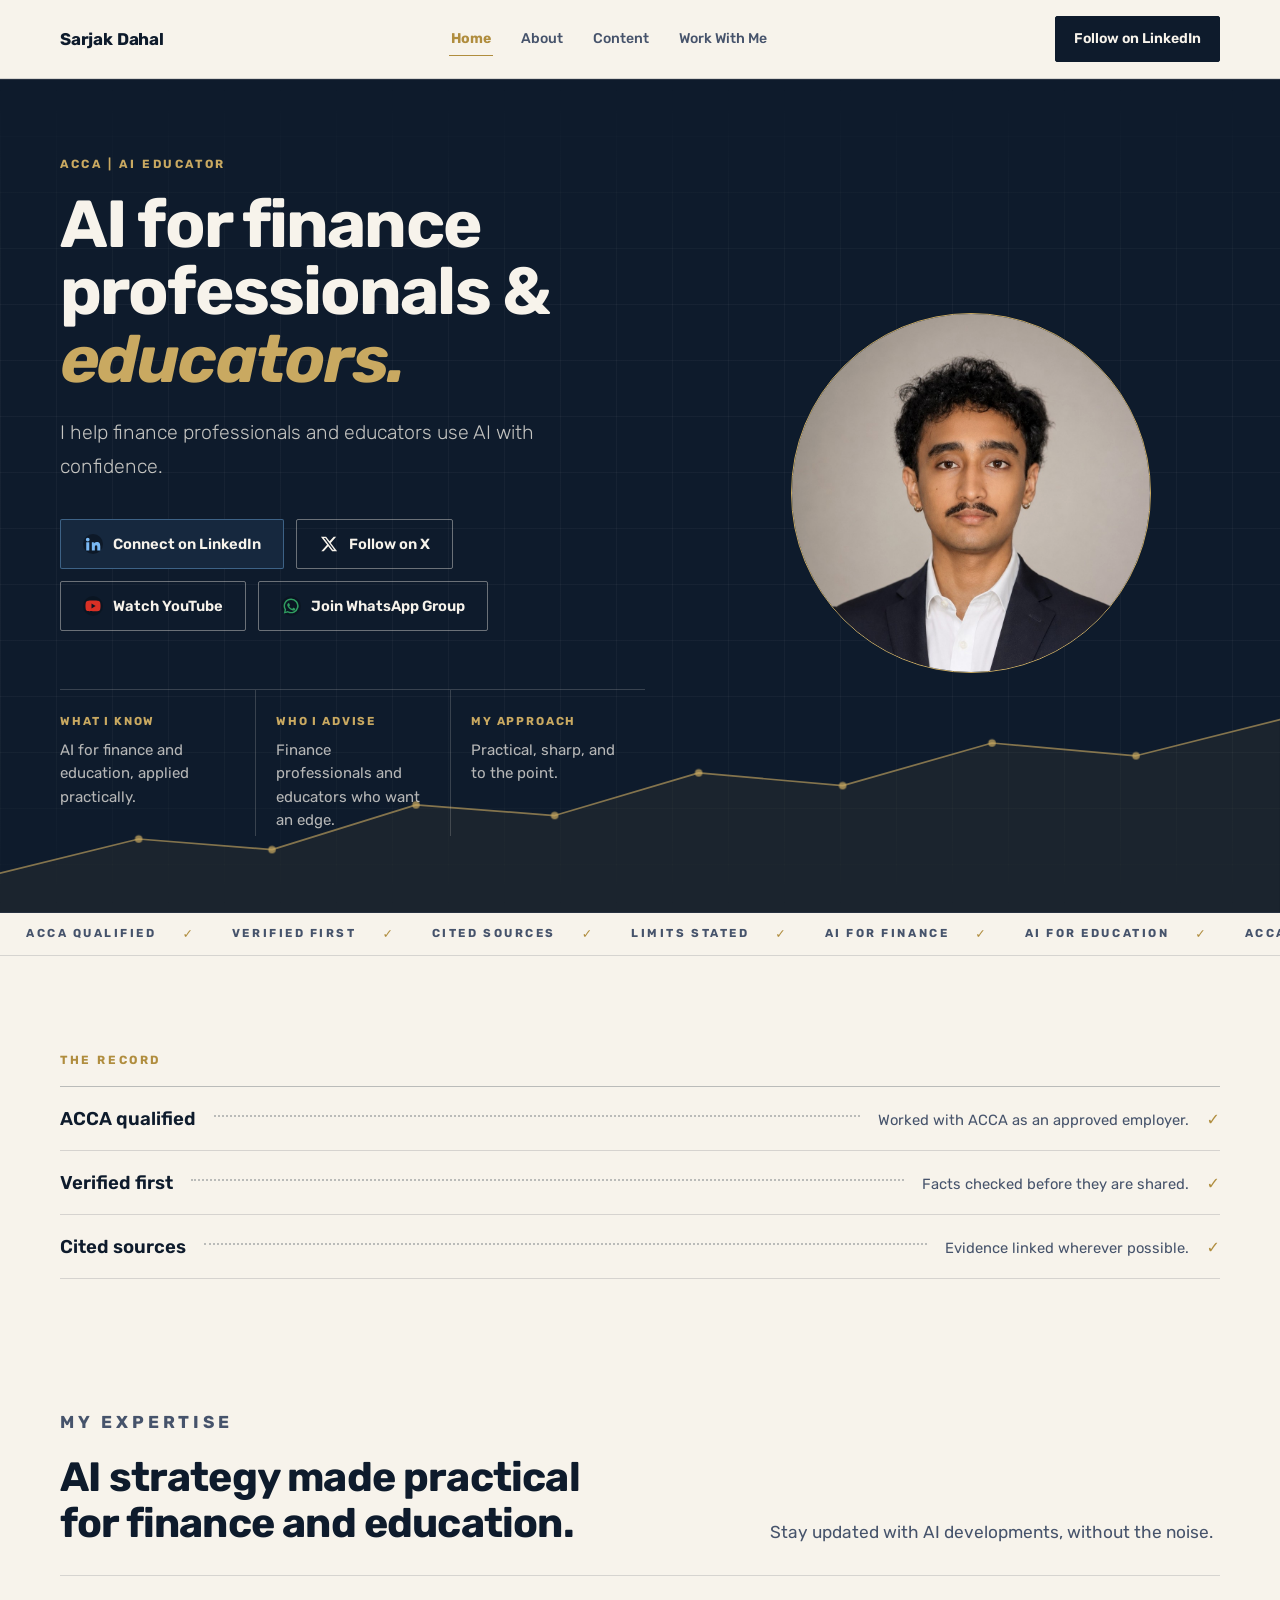
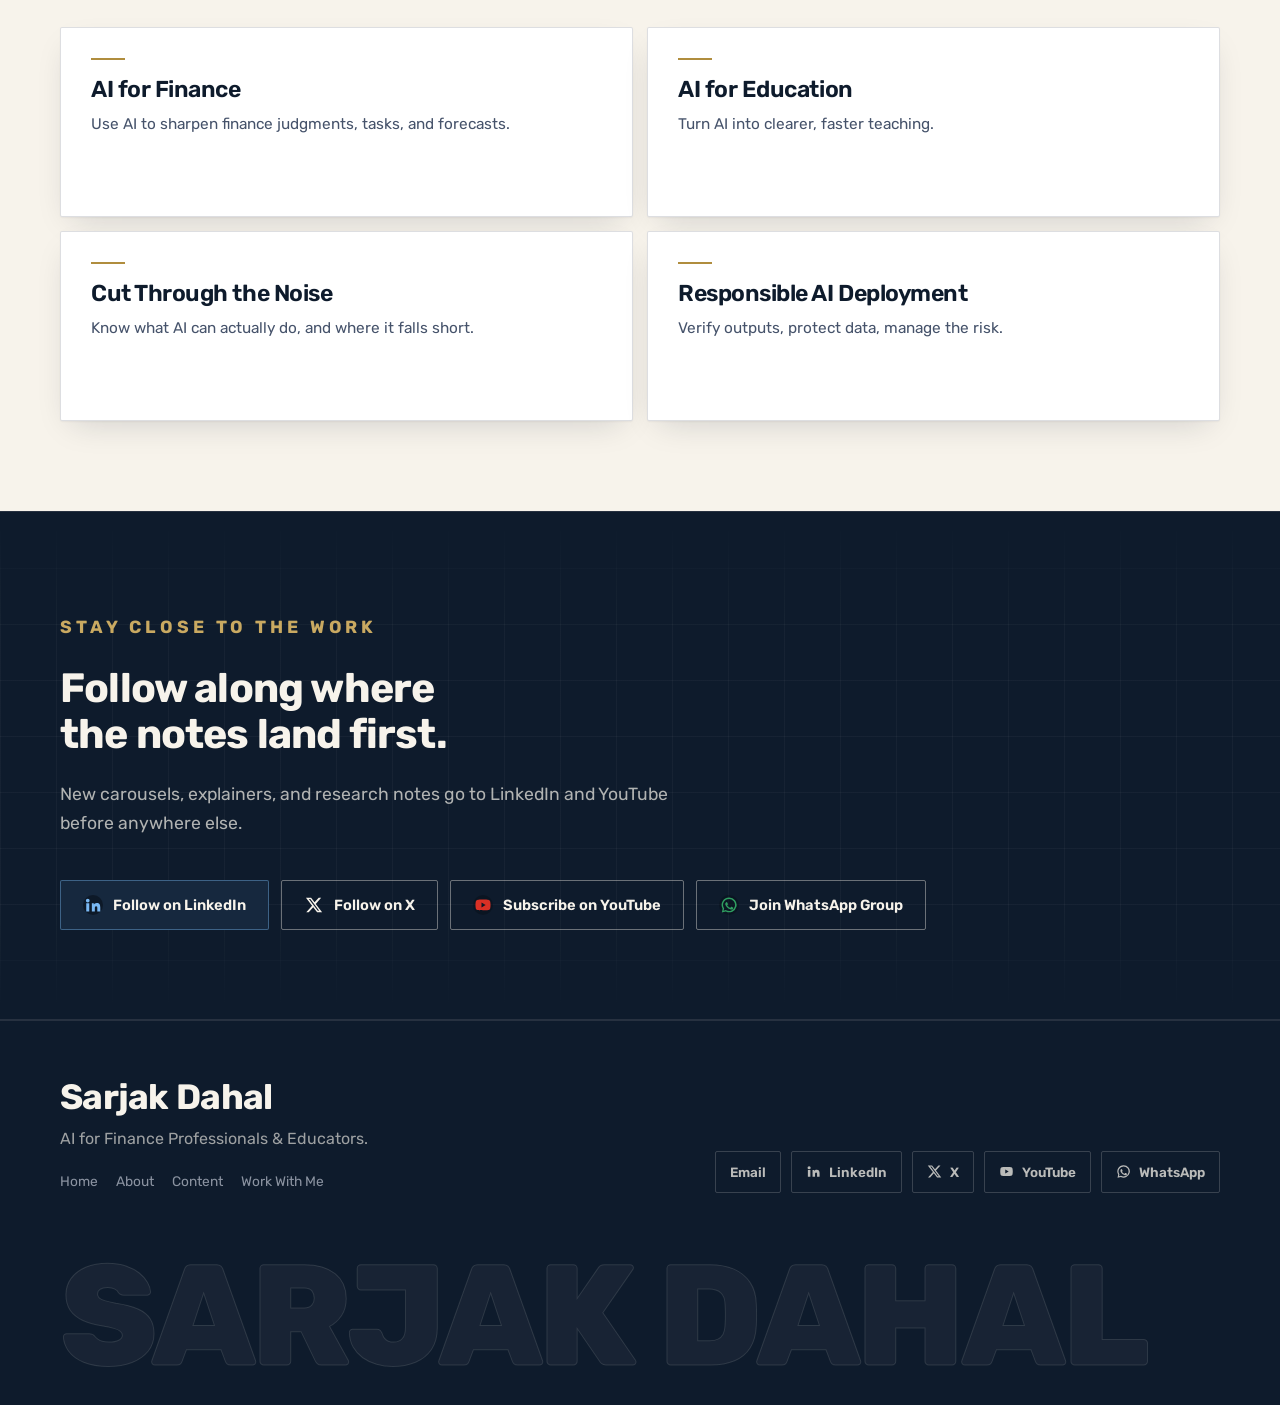
==== index.html @ 730ca57c "Add the living-ledger craft layer: hero chart, ticker, record, method rule The Navy & Brass identity" ====
<!doctype html>
<html lang="en">
<head>
  <meta charset="utf-8">
  <meta name="viewport" content="width=device-width, initial-scale=1">
  <meta name="description" content="Sarjak Dahal explains credible AI research and technology developments for finance professionals and educators.">
  <meta name="robots" content="index, follow">
  <link rel="canonical" href="https://sarjakdahal.com.np/">
  <meta property="og:type" content="website">
  <meta property="og:locale" content="en_US">
  <meta property="og:site_name" content="Sarjak Dahal">
  <meta property="og:title" content="Sarjak Dahal | AI for Finance Professionals & Educators">
  <meta property="og:description" content="AI for finance professionals and educators, explained through research papers and technical reports.">
  <meta property="og:url" content="https://sarjakdahal.com.np/">
  <meta property="og:image" content="https://sarjakdahal.com.np/assets/social-preview-v6.jpg">
  <meta property="og:image:width" content="1200">
  <meta property="og:image:height" content="630">
  <meta property="og:image:alt" content="Sarjak Dahal, ACCA, AI literacy for finance professionals and educators">
  <meta name="twitter:card" content="summary_large_image">
  <meta name="twitter:title" content="Sarjak Dahal | AI for Finance Professionals & Educators">
  <meta name="twitter:description" content="AI for finance professionals and educators, explained through research papers and technical reports.">
  <meta name="twitter:image" content="https://sarjakdahal.com.np/assets/social-preview-v6.jpg">
  <meta name="theme-color" content="#0E1B2C">
  <link rel="icon" href="data:image/svg+xml,%3Csvg xmlns='http://www.w3.org/2000/svg' viewBox='0 0 64 64'%3E%3Crect width='64' height='64' rx='16' fill='%23F7F3EB'/%3E%3Ccircle cx='32' cy='32' r='18' fill='%23B08D3E'/%3E%3Ccircle cx='32' cy='32' r='6' fill='%23F7F3EB'/%3E%3C/svg%3E">
  <link rel="preconnect" href="https://fonts.googleapis.com">
  <link rel="preconnect" href="https://fonts.gstatic.com" crossorigin>
  <link rel="stylesheet" href="https://fonts.googleapis.com/css2?family=Rubik:wght@300..900&display=swap">
  <link rel="stylesheet" href="/assets/css/site.css?v=16">
  <title>Sarjak Dahal | ACCA, AI Literacy</title>
  <script type="application/ld+json">
    {
      "@context": "https://schema.org",
      "@type": "Person",
      "name": "Sarjak Dahal",
      "url": "https://sarjakdahal.com.np",
      "description": "Sarjak Dahal explains credible AI research and technology developments for finance professionals and educators.",
      "knowsAbout": [
        "AI literacy",
        "AI research",
        "Technical reports",
        "AI for finance professionals",
        "AI for educators",
        "Responsible AI use"
      ]
    }
  </script>
</head>
<body>
  <a class="skip-link" href="#main">Skip to content</a>
  <div class="progress" aria-hidden="true"><span class="progress__bar"></span></div>
  <div class="cursor-glow" aria-hidden="true"></div>

  <header class="site-header">
    <nav class="nav" aria-label="Primary navigation">
      <a class="brand-link" href="/" aria-label="Sarjak Dahal home">
        <span>Sarjak Dahal</span>
      </a>
      <div class="nav__links">
        <a href="/" class="is-active" aria-current="page">Home</a>
        <a href="/about/">About</a>
        <a href="/content/">Content</a>
        <a href="/work-with-me/">Work With Me</a>
      </div>
      <a class="nav__cta" href="https://www.linkedin.com/in/sarjak-dahal-72773622a/" target="_blank" rel="noopener noreferrer">Follow on LinkedIn</a>
    </nav>
  </header>

  <main id="main">
    <div class="dark-band dark-band--ruled">
      <svg class="ledger-chart" viewBox="0 0 1200 220" aria-hidden="true" focusable="false">
        <path class="ledger-chart__area" d="M0,182 L130,150 L255,160 L390,118 L520,128 L655,88 L790,100 L930,60 L1065,72 L1200,38 L1200,220 L0,220 Z"></path>
        <polyline class="ledger-chart__line" pathLength="1" points="0,182 130,150 255,160 390,118 520,128 655,88 790,100 930,60 1065,72 1200,38"></polyline>
        <circle cx="130" cy="150" r="3.5" style="--dot-delay: 200ms;"></circle>
        <circle cx="255" cy="160" r="3.5" style="--dot-delay: 400ms;"></circle>
        <circle cx="390" cy="118" r="3.5" style="--dot-delay: 620ms;"></circle>
        <circle cx="520" cy="128" r="3.5" style="--dot-delay: 820ms;"></circle>
        <circle cx="655" cy="88" r="3.5" style="--dot-delay: 1040ms;"></circle>
        <circle cx="790" cy="100" r="3.5" style="--dot-delay: 1250ms;"></circle>
        <circle cx="930" cy="60" r="3.5" style="--dot-delay: 1470ms;"></circle>
        <circle cx="1065" cy="72" r="3.5" style="--dot-delay: 1690ms;"></circle>
      </svg>
      <section id="hero" class="section section--hero" data-section>
        <div class="hero">
          <div class="hero__content">
            <p class="eyebrow" data-reveal>ACCA | AI Educator</p>
            <h1>
              <span class="line-mask"><span style="--delay: 80ms;">AI for finance</span></span>
              <span class="line-mask"><span style="--delay: 200ms;">professionals &amp;</span></span>
              <span class="line-mask"><span style="--delay: 320ms;"><em class="accent">educators.</em></span></span>
            </h1>
            <p class="hero__lead" data-reveal style="--delay: 160ms;">
              I help finance professionals and educators use AI with confidence.
            </p>
            <div class="channel-actions" data-reveal style="--delay: 240ms;">
              <a class="button button--primary button--linkedin" href="https://www.linkedin.com/in/sarjak-dahal-72773622a/" target="_blank" rel="noopener noreferrer">
                <span class="button__icon" aria-hidden="true">
                  <svg viewBox="0 0 24 24"><path d="M4.98 3.5a2.5 2.5 0 1 0 0 5 2.5 2.5 0 0 0 0-5ZM3 9.75h4v10.75H3V9.75Zm6.25 0h3.83v1.47h.05c.53-.95 1.84-1.95 3.79-1.95 4.05 0 4.8 2.66 4.8 6.12v5.11h-4v-4.53c0-1.08-.02-2.47-1.51-2.47-1.52 0-1.75 1.18-1.75 2.39v4.61h-4V9.75Z"/></svg>
                </span>
                Connect on LinkedIn
              </a>
              <a class="button button--ghost button--x" href="https://x.com/sarjakdahal" target="_blank" rel="noopener noreferrer">
                <span class="button__icon" aria-hidden="true">
                  <svg viewBox="0 0 24 24"><path d="M18.244 2.25h3.308l-7.227 8.26 8.502 11.24H16.17l-5.214-6.817L4.99 21.75H1.68l7.73-8.835L1.254 2.25H8.08l4.713 6.231zm-1.161 17.52h1.833L7.084 4.126H5.117z"/></svg>
                </span>
                Follow on X
              </a>
              <a class="button button--ghost button--youtube" href="https://www.youtube.com/@sarjakdahal6572" target="_blank" rel="noopener noreferrer">
                <span class="button__icon" aria-hidden="true">
                  <svg viewBox="0 0 24 24"><path d="M21.58 7.18a2.78 2.78 0 0 0-1.96-1.97C17.89 4.75 12 4.75 12 4.75s-5.89 0-7.62.46a2.78 2.78 0 0 0-1.96 1.97A29 29 0 0 0 1.95 12a29 29 0 0 0 .47 4.82 2.78 2.78 0 0 0 1.96 1.97c1.73.46 7.62.46 7.62.46s5.89 0 7.62-.46a2.78 2.78 0 0 0 1.96-1.97A29 29 0 0 0 22.05 12a29 29 0 0 0-.47-4.82ZM10 15.25v-6.5L15.5 12 10 15.25Z"/></svg>
                </span>
                Watch YouTube
              </a>
              <a class="button button--ghost button--whatsapp" href="https://chat.whatsapp.com/FXL0gmpc63MJKhrFBdrhCD" target="_blank" rel="noopener noreferrer">
                <span class="button__icon" aria-hidden="true">
                  <svg viewBox="0 0 24 24"><path d="M12.04 2a9.86 9.86 0 0 0-8.5 14.86L2.44 22l5.28-1.38A9.88 9.88 0 1 0 12.04 2Zm.01 1.86a8.02 8.02 0 1 1-3.88 15.05l-.31-.17-3.13.82.84-3.04-.2-.32a8.02 8.02 0 0 1 6.68-12.34Zm-3.43 4.3c-.18 0-.46.07-.7.35-.24.27-.92.9-.92 2.2s.94 2.55 1.07 2.73c.13.18 1.84 2.8 4.45 3.93 2.2.95 2.65.76 3.13.71.48-.04 1.55-.63 1.77-1.24.22-.61.22-1.13.15-1.24-.07-.11-.24-.18-.5-.31-.26-.13-1.55-.76-1.79-.85-.24-.09-.42-.13-.59.13-.17.26-.68.85-.83 1.02-.15.17-.31.19-.57.06-.26-.13-1.1-.4-2.09-1.29-.77-.69-1.29-1.54-1.44-1.8-.15-.26-.02-.4.12-.53.12-.12.26-.31.39-.46.13-.15.17-.26.26-.44.09-.18.04-.33-.02-.46-.06-.13-.59-1.42-.81-1.94-.21-.51-.43-.44-.59-.45h-.5Z"/></svg>
                </span>
                Join WhatsApp Group
              </a>
            </div>
            <div class="hero__meta">
              <div class="meta-tile" data-reveal style="--delay: 320ms;">
                <span>What I know</span>
                <p>AI for finance and education, applied practically.</p>
              </div>
              <div class="meta-tile" data-reveal style="--delay: 400ms;">
                <span>Who I advise</span>
                <p>Finance professionals and educators who want an edge.</p>
              </div>
              <div class="meta-tile" data-reveal style="--delay: 480ms;">
                <span>My approach</span>
                <p>Practical, sharp, and to the point.</p>
              </div>
            </div>
          </div>

          <aside class="brand-orbit" aria-label="Brand portrait">
            <div class="profile-frame">
              <div class="profile-frame__mask">
                <img class="profile-frame__image" data-reveal style="--delay: 200ms;" src="/assets/profile-headshot-passport.jpg" alt="Portrait of Sarjak Dahal in warm natural light" width="1000" height="1000" fetchpriority="high" decoding="async">
              </div>
            </div>
          </aside>
        </div>
      </section>
    </div>

    <div class="ticker" aria-label="Working standards">
      <div class="ticker__track">
        <div class="ticker__group">
          <span class="ticker__item">ACCA qualified</span>
          <span class="ticker__item">Verified first</span>
          <span class="ticker__item">Cited sources</span>
          <span class="ticker__item">Limits stated</span>
          <span class="ticker__item">AI for finance</span>
          <span class="ticker__item">AI for education</span>
        </div>
        <div class="ticker__group" aria-hidden="true">
          <span class="ticker__item">ACCA qualified</span>
          <span class="ticker__item">Verified first</span>
          <span class="ticker__item">Cited sources</span>
          <span class="ticker__item">Limits stated</span>
          <span class="ticker__item">AI for finance</span>
          <span class="ticker__item">AI for education</span>
        </div>
      </div>
    </div>

    <section id="proof" class="section section--flush-bottom" data-section>
      <p class="eyebrow" data-reveal>The Record</p>
      <div class="record">
        <div class="record__row" data-reveal>
          <strong>ACCA qualified</strong>
          <span class="record__leader" aria-hidden="true"></span>
          <span class="record__note">Worked with ACCA as an approved employer.</span>
          <span class="record__tick" aria-hidden="true">✓</span>
        </div>
        <div class="record__row" data-reveal style="--delay: 80ms;">
          <strong>Verified first</strong>
          <span class="record__leader" aria-hidden="true"></span>
          <span class="record__note">Facts checked before they are shared.</span>
          <span class="record__tick" aria-hidden="true">✓</span>
        </div>
        <div class="record__row" data-reveal style="--delay: 160ms;">
          <strong>Cited sources</strong>
          <span class="record__leader" aria-hidden="true"></span>
          <span class="record__note">Evidence linked wherever possible.</span>
          <span class="record__tick" aria-hidden="true">✓</span>
        </div>
      </div>
    </section>

    <section id="topics" class="section" data-section>
      <div class="section-heading">
        <div>
          <p class="eyebrow" data-reveal>My Expertise</p>
          <h2 data-reveal style="--delay: 80ms;">AI strategy made practical for finance and education.</h2>
        </div>
        <p data-reveal style="--delay: 160ms;">
          Stay updated with AI developments, without the noise.
        </p>
      </div>

      <div class="principles">
        <article class="principle" data-reveal style="--delay: 80ms;">
          <h3>AI for Finance</h3>
          <p>Use AI to sharpen finance judgments, tasks, and forecasts.</p>
        </article>
        <article class="principle" data-reveal style="--delay: 140ms;">
          <h3>AI for Education</h3>
          <p>Turn AI into clearer, faster teaching.</p>
        </article>
        <article class="principle" data-reveal style="--delay: 200ms;">
          <h3>Cut Through the Noise</h3>
          <p>Know what AI can actually do, and where it falls short.</p>
        </article>
        <article class="principle" data-reveal style="--delay: 260ms;">
          <h3>Responsible AI Deployment</h3>
          <p>Verify outputs, protect data, manage the risk.</p>
        </article>
      </div>
    </section>

    <div class="dark-band cta-band dark-band--ruled">
      <section id="follow" class="section" data-section>
        <p class="eyebrow" data-reveal>Stay Close to the Work</p>
        <h2 data-reveal style="--delay: 80ms;">Follow along where the notes land first.</h2>
        <p data-reveal style="--delay: 160ms;">New carousels, explainers, and research notes go to LinkedIn and YouTube before anywhere else.</p>
        <div class="channel-actions" data-reveal style="--delay: 240ms;">
          <a class="button button--primary button--linkedin" href="https://www.linkedin.com/in/sarjak-dahal-72773622a/" target="_blank" rel="noopener noreferrer">
            <span class="button__icon" aria-hidden="true">
              <svg viewBox="0 0 24 24"><path d="M4.98 3.5a2.5 2.5 0 1 0 0 5 2.5 2.5 0 0 0 0-5ZM3 9.75h4v10.75H3V9.75Zm6.25 0h3.83v1.47h.05c.53-.95 1.84-1.95 3.79-1.95 4.05 0 4.8 2.66 4.8 6.12v5.11h-4v-4.53c0-1.08-.02-2.47-1.51-2.47-1.52 0-1.75 1.18-1.75 2.39v4.61h-4V9.75Z"/></svg>
            </span>
            Follow on LinkedIn
          </a>
          <a class="button button--ghost button--x" href="https://x.com/sarjakdahal" target="_blank" rel="noopener noreferrer">
            <span class="button__icon" aria-hidden="true">
              <svg viewBox="0 0 24 24"><path d="M18.244 2.25h3.308l-7.227 8.26 8.502 11.24H16.17l-5.214-6.817L4.99 21.75H1.68l7.73-8.835L1.254 2.25H8.08l4.713 6.231zm-1.161 17.52h1.833L7.084 4.126H5.117z"/></svg>
            </span>
            Follow on X
          </a>
          <a class="button button--ghost button--youtube" href="https://www.youtube.com/@sarjakdahal6572" target="_blank" rel="noopener noreferrer">
            <span class="button__icon" aria-hidden="true">
              <svg viewBox="0 0 24 24"><path d="M21.58 7.18a2.78 2.78 0 0 0-1.96-1.97C17.89 4.75 12 4.75 12 4.75s-5.89 0-7.62.46a2.78 2.78 0 0 0-1.96 1.97A29 29 0 0 0 1.95 12a29 29 0 0 0 .47 4.82 2.78 2.78 0 0 0 1.96 1.97c1.73.46 7.62.46 7.62.46s5.89 0 7.62-.46a2.78 2.78 0 0 0 1.96-1.97A29 29 0 0 0 22.05 12a29 29 0 0 0-.47-4.82ZM10 15.25v-6.5L15.5 12 10 15.25Z"/></svg>
            </span>
            Subscribe on YouTube
          </a>
          <a class="button button--ghost button--whatsapp" href="https://chat.whatsapp.com/FXL0gmpc63MJKhrFBdrhCD" target="_blank" rel="noopener noreferrer">
            <span class="button__icon" aria-hidden="true">
              <svg viewBox="0 0 24 24"><path d="M12.04 2a9.86 9.86 0 0 0-8.5 14.86L2.44 22l5.28-1.38A9.88 9.88 0 1 0 12.04 2Zm.01 1.86a8.02 8.02 0 1 1-3.88 15.05l-.31-.17-3.13.82.84-3.04-.2-.32a8.02 8.02 0 0 1 6.68-12.34Zm-3.43 4.3c-.18 0-.46.07-.7.35-.24.27-.92.9-.92 2.2s.94 2.55 1.07 2.73c.13.18 1.84 2.8 4.45 3.93 2.2.95 2.65.76 3.13.71.48-.04 1.55-.63 1.77-1.24.22-.61.22-1.13.15-1.24-.07-.11-.24-.18-.5-.31-.26-.13-1.55-.76-1.79-.85-.24-.09-.42-.13-.59.13-.17.26-.68.85-.83 1.02-.15.17-.31.19-.57.06-.26-.13-1.1-.4-2.09-1.29-.77-.69-1.29-1.54-1.44-1.8-.15-.26-.02-.4.12-.53.12-.12.26-.31.39-.46.13-.15.17-.26.26-.44.09-.18.04-.33-.02-.46-.06-.13-.59-1.42-.81-1.94-.21-.51-.43-.44-.59-.45h-.5Z"/></svg>
            </span>
            Join WhatsApp Group
          </a>
        </div>
      </section>
    </div>
  </main>

  <footer class="site-footer" data-section>
    <div class="footer-inner">
      <div>
        <span class="signature">Sarjak Dahal</span>
        <p>AI for Finance Professionals &amp; Educators.</p>
        <nav class="footer-nav" aria-label="Footer navigation">
          <a href="/">Home</a>
          <a href="/about/">About</a>
          <a href="/content/">Content</a>
          <a href="/work-with-me/">Work With Me</a>
        </nav>
      </div>
      <div class="footer-links" aria-label="Footer links">
        <a href="mailto:sarjakdahal21@gmail.com">Email</a>
        <a href="https://www.linkedin.com/in/sarjak-dahal-72773622a/" target="_blank" rel="noopener noreferrer">
          <svg viewBox="0 0 24 24" aria-hidden="true"><path d="M4.98 3.5a2.5 2.5 0 1 0 0 5 2.5 2.5 0 0 0 0-5ZM3 9.75h4v10.75H3V9.75Zm6.25 0h3.83v1.47h.05c.53-.95 1.84-1.95 3.79-1.95 4.05 0 4.8 2.66 4.8 6.12v5.11h-4v-4.53c0-1.08-.02-2.47-1.51-2.47-1.52 0-1.75 1.18-1.75 2.39v4.61h-4V9.75Z"/></svg>
          LinkedIn
        </a>
        <a href="https://x.com/sarjakdahal" target="_blank" rel="noopener noreferrer">
          <svg viewBox="0 0 24 24" aria-hidden="true"><path d="M18.244 2.25h3.308l-7.227 8.26 8.502 11.24H16.17l-5.214-6.817L4.99 21.75H1.68l7.73-8.835L1.254 2.25H8.08l4.713 6.231zm-1.161 17.52h1.833L7.084 4.126H5.117z"/></svg>
          X
        </a>
        <a href="https://www.youtube.com/@sarjakdahal6572" target="_blank" rel="noopener noreferrer">
          <svg viewBox="0 0 24 24" aria-hidden="true"><path d="M21.58 7.18a2.78 2.78 0 0 0-1.96-1.97C17.89 4.75 12 4.75 12 4.75s-5.89 0-7.62.46a2.78 2.78 0 0 0-1.96 1.97A29 29 0 0 0 1.95 12a29 29 0 0 0 .47 4.82 2.78 2.78 0 0 0 1.96 1.97c1.73.46 7.62.46 7.62.46s5.89 0 7.62-.46a2.78 2.78 0 0 0 1.96-1.97A29 29 0 0 0 22.05 12a29 29 0 0 0-.47-4.82ZM10 15.25v-6.5L15.5 12 10 15.25Z"/></svg>
          YouTube
        </a>
        <a href="https://chat.whatsapp.com/FXL0gmpc63MJKhrFBdrhCD" target="_blank" rel="noopener noreferrer">
          <svg viewBox="0 0 24 24" aria-hidden="true"><path d="M12.04 2a9.86 9.86 0 0 0-8.5 14.86L2.44 22l5.28-1.38A9.88 9.88 0 1 0 12.04 2Zm.01 1.86a8.02 8.02 0 1 1-3.88 15.05l-.31-.17-3.13.82.84-3.04-.2-.32a8.02 8.02 0 0 1 6.68-12.34Zm-3.43 4.3c-.18 0-.46.07-.7.35-.24.27-.92.9-.92 2.2s.94 2.55 1.07 2.73c.13.18 1.84 2.8 4.45 3.93 2.2.95 2.65.76 3.13.71.48-.04 1.55-.63 1.77-1.24.22-.61.22-1.13.15-1.24-.07-.11-.24-.18-.5-.31-.26-.13-1.55-.76-1.79-.85-.24-.09-.42-.13-.59.13-.17.26-.68.85-.83 1.02-.15.17-.31.19-.57.06-.26-.13-1.1-.4-2.09-1.29-.77-.69-1.29-1.54-1.44-1.8-.15-.26-.02-.4.12-.53.12-.12.26-.31.39-.46.13-.15.17-.26.26-.44.09-.18.04-.33-.02-.46-.06-.13-.59-1.42-.81-1.94-.21-.51-.43-.44-.59-.45h-.5Z"/></svg>
          WhatsApp
        </a>
      </div>
    </div>
    <div class="footer-watermark" aria-hidden="true">Sarjak Dahal</div>
  </footer>

  <script src="/assets/js/site.js?v=16" defer></script>
</body>
</html>
---- assets/css/site.css ----
/* Sarjak Dahal — shared site styles
   Navy & Brass ledger system (flat, editorial, hairline rules). Rubik only.
   v16 "living ledger": self-drawing hero chart, record leaders, method rule. */

:root {
  /* Palette */
  --ink: #0E1B2C;          /* deep ledger-ink navy — dark surface */
  --ink-2: #16283E;        /* raised navy panel */
  --ivory: #F7F3EB;        /* warm paper — light canvas */
  --white: #FFFFFF;
  --brass: #B08D3E;        /* primary accent */
  --brass-soft: #C9A961;   /* accent on dark */
  --slate: #46536B;        /* body text on light */
  --mist: #8B93A1;         /* muted labels */
  --line: rgba(14, 27, 44, 0.14);
  --line-strong: rgba(14, 27, 44, 0.26);
  --line-dark: rgba(247, 243, 235, 0.18);
  --line-dark-soft: rgba(247, 243, 235, 0.1);

  /* Aliases kept for existing markup */
  --primary: var(--ink-2);
  --secondary: var(--slate);
  --accent: var(--brass);
  --accent-tint: var(--brass-soft);
  --surface: var(--ink);
  --light: var(--ivory);
  --support: #1E5631;
  --paper: var(--white);

  --shadow-card: 0 1px 2px rgba(14, 27, 44, 0.05), 0 12px 32px -12px rgba(14, 27, 44, 0.18);
  --shadow-card-hover: 0 4px 10px rgba(14, 27, 44, 0.08), 0 24px 50px -16px rgba(14, 27, 44, 0.3);
  --shadow-card-hover-dark: 0 4px 10px rgba(0, 0, 0, 0.24), 0 26px 54px -16px rgba(0, 0, 0, 0.46);
  --radius: 2px;
  --max: 1160px;
  --nav-height: 78px;
  --font-display: "Rubik", system-ui, -apple-system, BlinkMacSystemFont, sans-serif;
  --font-body: "Rubik", system-ui, -apple-system, BlinkMacSystemFont, Arial, sans-serif;
  --ease: cubic-bezier(0.22, 1, 0.36, 1);
}

* {
  box-sizing: border-box;
}

html {
  scroll-behavior: smooth;
  scroll-padding-top: calc(var(--nav-height) + 22px);
  color-scheme: light;
}

.button,
.nav__cta,
.nav__links a,
.contact-link,
.footer-links a {
  touch-action: manipulation;
  -webkit-tap-highlight-color: rgba(176, 141, 62, 0.16);
}

body {
  margin: 0;
  min-height: 100vh;
  overflow-x: hidden;
  background: var(--ivory);
  color: var(--ink);
  font-family: var(--font-body);
  font-size: 16px;
  line-height: 1.65;
  letter-spacing: 0;
}

a {
  color: inherit;
  text-decoration: none;
}

a:focus-visible,
button:focus-visible {
  outline: 2px solid var(--brass);
  outline-offset: 3px;
}

::selection {
  background: rgba(176, 141, 62, 0.3);
  color: var(--ink);
}

.skip-link {
  position: fixed;
  top: 12px;
  left: 12px;
  z-index: 100;
  transform: translateY(-150%);
  border: 1px solid var(--line);
  background: var(--white);
  color: var(--ink);
  padding: 10px 14px;
  font-size: 0.9rem;
  transition: transform 200ms var(--ease);
}

.skip-link:focus {
  transform: translateY(0);
}

.progress {
  position: fixed;
  top: 0;
  left: 0;
  z-index: 60;
  width: 100%;
  height: 2px;
  background: transparent;
}

.progress__bar {
  display: block;
  width: 100%;
  height: 100%;
  transform: scaleX(0);
  transform-origin: left center;
  background: var(--brass);
  transition: transform 90ms linear;
}

.cursor-glow {
  display: none;
}

/* ---------- Header / nav ---------- */

.site-header {
  position: sticky;
  top: 0;
  z-index: 50;
  min-height: var(--nav-height);
  border-bottom: 1px solid var(--line);
  background: rgba(247, 243, 235, 0.94);
  backdrop-filter: blur(12px);
}

.nav {
  width: min(100% - 32px, var(--max));
  min-height: var(--nav-height);
  margin: 0 auto;
  display: flex;
  align-items: center;
  justify-content: space-between;
  gap: 24px;
}

.brand-link {
  display: inline-flex;
  align-items: center;
  gap: 12px;
  min-width: 0;
  font-family: var(--font-display);
  font-size: 1.06rem;
  font-weight: 700;
  letter-spacing: -0.01em;
  line-height: 1;
  white-space: nowrap;
  color: var(--ink);
}

.nav__links {
  display: flex;
  align-items: center;
  justify-content: flex-end;
  gap: clamp(12px, 2.2vw, 26px);
  font-size: 0.88rem;
  font-weight: 500;
  color: var(--slate);
}

.nav__links a {
  position: relative;
  padding: 8px 2px;
  transition: color 180ms ease;
}

.nav__links a::after {
  content: "";
  position: absolute;
  left: 0;
  right: 0;
  bottom: 3px;
  height: 1px;
  transform: scaleX(0);
  transform-origin: right;
  background: var(--brass);
  transition: transform 280ms var(--ease);
}

.nav__links a:is(:hover, .is-active) {
  color: var(--ink);
}

.nav__links a:is(:hover, .is-active)::after {
  transform: scaleX(1);
  transform-origin: left;
}

.nav__links a.is-active {
  color: var(--brass);
  font-weight: 700;
}

.nav__cta {
  display: inline-flex;
  align-items: center;
  justify-content: center;
  min-height: 42px;
  padding: 10px 18px;
  border: 1px solid var(--ink);
  border-radius: var(--radius);
  background: var(--ink);
  color: var(--ivory);
  font-size: 0.88rem;
  font-weight: 600;
  transition: background 220ms var(--ease), border-color 220ms var(--ease), color 220ms var(--ease);
}

.nav__cta:hover {
  background: var(--ink-2);
  border-color: var(--ink-2);
}

/* ---------- Layout primitives ---------- */

main {
  position: relative;
  z-index: 1;
}

.section {
  position: relative;
  width: min(100% - 32px, var(--max));
  margin: 0 auto;
  padding: clamp(52px, 7vw, 96px) 0;
}

.section--flush-top {
  padding-top: clamp(24px, 3vw, 42px);
}

.section--flush-bottom {
  padding-bottom: clamp(24px, 3vw, 42px);
}

h1,
h2,
h3,
.signature {
  font-family: var(--font-display);
  font-weight: 600;
  line-height: 1.04;
  letter-spacing: -0.02em;
  text-wrap: balance;
}

h1 {
  max-width: 720px;
  margin: 0;
  color: var(--ink);
  font-size: clamp(2.4rem, 5.2vw, 4.4rem);
  font-weight: 700;
  line-height: 1.02;
  letter-spacing: -0.028em;
}

h2 {
  margin: 0;
  color: var(--ink);
  font-size: clamp(1.7rem, 3.2vw, 2.7rem);
  font-weight: 700;
  line-height: 1.12;
}

h3 {
  margin: 0;
  color: var(--ink);
  font-size: clamp(1.3rem, 2vw, 1.7rem);
  font-weight: 600;
}

/* Italic brass punch word */
h1 em.accent,
h2 em.accent {
  font-style: italic;
  font-weight: 700;
  color: var(--brass);
}

p {
  margin: 0;
}

.eyebrow {
  display: inline-flex;
  align-items: center;
  margin: 0 0 18px;
  color: var(--brass);
  font-size: 0.74rem;
  font-weight: 700;
  letter-spacing: 0.22em;
  line-height: 1.4;
  text-transform: uppercase;
}

/* Short brass ledger rule above card headings */
.principle::before,
.format-card::before {
  content: "";
  display: block;
  width: 34px;
  height: 2px;
  margin: 0 0 18px;
  background: var(--brass);
}

.section-heading {
  display: grid;
  grid-template-columns: minmax(0, 0.82fr) minmax(280px, 0.56fr);
  align-items: end;
  gap: clamp(18px, 4vw, 58px);
  margin-bottom: clamp(28px, 4vw, 52px);
  padding-bottom: clamp(18px, 2.5vw, 28px);
  border-bottom: 1px solid var(--line);
}

.section-heading p {
  color: var(--slate);
  font-size: clamp(0.98rem, 1.4vw, 1.08rem);
  line-height: 1.75;
}

.section-heading--single {
  grid-template-columns: 1fr;
}

.section-heading--single p {
  max-width: 56ch;
}

.dark-band .section-heading {
  border-bottom-color: var(--line-dark);
}

.section-cta {
  display: flex;
  flex-wrap: wrap;
  gap: 12px;
  margin-top: clamp(28px, 4vw, 42px);
}

/* ---------- Buttons (flat, rectangular) ---------- */

.button {
  position: relative;
  display: inline-flex;
  align-items: center;
  justify-content: center;
  gap: 10px;
  min-height: 50px;
  padding: 14px 22px;
  border: 1px solid var(--ink);
  border-radius: var(--radius);
  background: transparent;
  color: var(--ink);
  font-size: 0.92rem;
  font-weight: 600;
  line-height: 1;
  transition: background 220ms var(--ease), color 220ms var(--ease), border-color 220ms var(--ease), transform 220ms var(--ease);
}

.button:hover {
  transform: translateY(-2px);
  background: rgba(14, 27, 44, 0.05);
}

.button--primary {
  border-color: var(--ink);
  background: var(--ink);
  color: var(--ivory);
}

.button--primary:hover {
  background: var(--ink-2);
  border-color: var(--ink-2);
}

.button--ghost {
  border-color: var(--line-strong);
  background: transparent;
  color: var(--ink);
}

.button--ghost:hover {
  border-color: var(--ink);
  background: rgba(14, 27, 44, 0.04);
}

.button__icon {
  display: inline-grid;
  place-items: center;
  width: 20px;
  height: 20px;
  flex: 0 0 20px;
  color: currentColor;
}

.button svg {
  width: 18px;
  height: 18px;
  fill: currentColor;
}

.channel-actions {
  display: flex;
  flex-wrap: wrap;
  gap: 12px;
  margin-top: 34px;
}

/* Platform icons keep their identity colors; frames stay in the system */
.channel-actions .button--whatsapp .button__icon { color: #2f9e61; }
.channel-actions .button--linkedin .button__icon { color: #79b8f3; }
.channel-actions .button--youtube .button__icon { color: #d93025; }

/* Darker badge behind every platform icon so it stands out against the button */
.button--whatsapp .button__icon,
.button--linkedin .button__icon,
.button--youtube .button__icon {
  border-radius: 50%;
  background: rgba(0, 0, 0, 0.22);
}

/* LinkedIn CTA on dark surfaces: ivory read as too washed-out against the
   brand-blue icon, so give it a raised navy panel instead of a bright fill */
.dark-band .button--primary.button--linkedin {
  background: var(--ink-2);
  border-color: rgba(121, 184, 243, 0.4);
  color: var(--ivory);
}

.dark-band .button--primary.button--linkedin:hover {
  background: #1C3350;
  border-color: rgba(121, 184, 243, 0.6);
}

.dark-band .button--linkedin .button__icon {
  background: rgba(8, 13, 21, 0.55);
}

/* ---------- Dark band (flat ledger navy) ---------- */

.dark-band {
  width: 100%;
  background: var(--ink);
  color: var(--ivory);
  border-top: 1px solid var(--line-dark-soft);
  border-bottom: 1px solid var(--line-dark-soft);
}

.dark-band h1,
.dark-band h2,
.dark-band h3 {
  color: var(--ivory);
}

.dark-band h1 em.accent,
.dark-band h2 em.accent {
  color: var(--brass-soft);
}

.dark-band .eyebrow {
  color: var(--brass-soft);
}

.dark-band .section-heading p {
  color: rgba(247, 243, 235, 0.7);
}

.dark-band .button {
  border-color: var(--line-dark);
  color: var(--ivory);
}

.dark-band .button:hover {
  background: rgba(247, 243, 235, 0.06);
}

.dark-band .button--primary {
  border-color: var(--ivory);
  background: var(--ivory);
  color: var(--ink);
}

.dark-band .button--primary:hover {
  background: var(--white);
  border-color: var(--white);
}

.dark-band .button--ghost {
  border-color: rgba(247, 243, 235, 0.4);
  background: transparent;
  color: var(--ivory);
}

.dark-band .button--ghost:hover {
  border-color: var(--ivory);
  background: rgba(247, 243, 235, 0.06);
}

/* ---------- Hero (Home, dark) ---------- */

.section--hero {
  min-height: calc(100vh - var(--nav-height) - 32px);
  display: grid;
  align-items: center;
  padding-top: clamp(40px, 6vw, 70px);
  padding-bottom: clamp(46px, 6vw, 76px);
}

.hero {
  position: relative;
  display: grid;
  grid-template-columns: minmax(0, 1.08fr) minmax(320px, 0.92fr);
  align-items: center;
  gap: clamp(36px, 6vw, 78px);
}

.hero__content {
  position: relative;
  z-index: 6;
}

.hero__lead {
  max-width: 580px;
  margin-top: 22px;
  color: rgba(247, 243, 235, 0.78);
  font-size: clamp(1.05rem, 1.7vw, 1.22rem);
  font-weight: 300;
  line-height: 1.75;
}

/* Ledger strip: flat stat entries divided by hairlines */
.hero__meta {
  display: grid;
  grid-template-columns: repeat(3, minmax(0, 1fr));
  gap: 0;
  max-width: 720px;
  margin-top: clamp(38px, 5vw, 58px);
  border-top: 1px solid var(--line-dark);
}

.meta-tile {
  padding: 22px 20px 4px 20px;
  border-left: 1px solid var(--line-dark);
}

.meta-tile:first-child {
  border-left: 0;
  padding-left: 0;
}

.meta-tile span {
  display: block;
  margin-bottom: 8px;
  color: var(--brass-soft);
  font-size: 0.72rem;
  font-weight: 700;
  letter-spacing: 0.16em;
  text-transform: uppercase;
}

.meta-tile p {
  color: rgba(247, 243, 235, 0.72);
  font-size: 0.94rem;
  line-height: 1.55;
}

/* Portrait: circular photo with a broken brass ring — four short arcs
   with gaps between them, standing off from the circle like padding */
.brand-orbit {
  position: relative;
  display: grid;
  place-items: center;
}

.profile-frame {
  position: relative;
  width: min(70vw, 360px);
  aspect-ratio: 1 / 1;
}

.profile-frame__mask {
  width: 100%;
  height: 100%;
  border-radius: 50%;
  overflow: hidden;
  border: 1.5px solid var(--brass-soft);
  background: var(--ink-2);
}

.profile-frame__image {
  display: block;
  width: 100%;
  height: 100%;
  object-fit: cover;
  object-position: 50% 50%;
  filter: saturate(0.94) contrast(1.03);
}

/* Portrait entrance: settles into focus rather than sliding up like other reveals */
html.js .profile-frame__image[data-reveal] {
  transform: scale(0.94);
}

html.js .profile-frame__image[data-reveal].is-visible {
  transform: scale(1);
}

/* ---------- The record (ledger rows with dotted leaders) ---------- */

.record {
  border-top: 1px solid var(--line-strong);
}

.record__row {
  display: flex;
  align-items: baseline;
  gap: 18px;
  padding: 20px 0 18px;
  border-bottom: 1px solid var(--line);
}

.record__row strong {
  flex: 0 0 auto;
  color: var(--ink);
  font-family: var(--font-display);
  font-size: clamp(1.02rem, 1.5vw, 1.16rem);
  font-weight: 600;
  line-height: 1.3;
  white-space: nowrap;
}

.record__leader {
  flex: 1 1 auto;
  min-width: 32px;
  align-self: center;
  border-bottom: 2px dotted rgba(14, 27, 44, 0.26);
  transform: translateY(-3px);
}

.record__note {
  flex: 0 1 auto;
  color: var(--slate);
  font-size: 0.92rem;
  line-height: 1.55;
  text-align: right;
}

.record__tick {
  flex: 0 0 auto;
  color: var(--brass);
  font-size: 1rem;
  font-weight: 700;
  line-height: 1;
}

/* ---------- Principle cards (flat, ruled) ---------- */

.principles {
  display: grid;
  grid-template-columns: repeat(2, minmax(0, 1fr));
  gap: 14px;
}

.principle {
  position: relative;
  min-height: 190px;
  border: 1px solid var(--line);
  border-radius: var(--radius);
  background: var(--white);
  padding: clamp(22px, 3vw, 30px);
  box-shadow: var(--shadow-card);
  transition: border-color 240ms var(--ease), transform 240ms var(--ease), box-shadow 240ms var(--ease);
}

.principle:hover {
  transform: translateY(-4px);
  border-color: rgba(176, 141, 62, 0.55);
  box-shadow: var(--shadow-card-hover);
}

.principle h3 {
  margin-bottom: 10px;
  font-size: clamp(1.22rem, 1.8vw, 1.5rem);
}

.principle p {
  color: var(--slate);
  font-size: 0.96rem;
  line-height: 1.66;
}

.principles--compact .principle {
  min-height: 140px;
}

/* ---------- Quote panel / about ---------- */

.about-grid {
  display: grid;
  grid-template-columns: minmax(0, 0.78fr) minmax(0, 1.22fr);
  gap: clamp(20px, 4vw, 36px);
}

.quote-panel {
  position: sticky;
  top: calc(var(--nav-height) + 28px);
  align-self: start;
  min-height: 380px;
  display: flex;
  flex-direction: column;
  justify-content: space-between;
  gap: 38px;
  border: 1px solid var(--line-dark-soft);
  border-radius: var(--radius);
  background: var(--ink);
  color: var(--ivory);
  padding: clamp(28px, 4vw, 44px);
}

.quote-panel::before {
  content: "";
  display: block;
  width: 34px;
  height: 2px;
  background: var(--brass-soft);
}

.quote-panel blockquote {
  margin: 0;
  font-family: var(--font-display);
  font-size: clamp(1.7rem, 3.2vw, 2.7rem);
  font-weight: 600;
  letter-spacing: -0.02em;
  line-height: 1.12;
}

.quote-panel cite {
  position: relative;
  z-index: 1;
  color: rgba(247, 243, 235, 0.64);
  font-style: normal;
  font-size: 0.94rem;
  line-height: 1.55;
  border-top: 1px solid var(--line-dark-soft);
  padding-top: 20px;
}

.story {
  max-width: 68ch;
  display: grid;
  gap: 18px;
}

.story p {
  color: var(--slate);
  font-size: clamp(1rem, 1.4vw, 1.08rem);
  line-height: 1.8;
}

.story strong {
  color: var(--ink);
  font-weight: 600;
}

/* ---------- Page hero (inner pages) ---------- */

.page-hero {
  padding-top: clamp(48px, 6vw, 80px);
  padding-bottom: clamp(30px, 4vw, 52px);
}

.page-hero h1 {
  max-width: 780px;
  font-size: clamp(2.2rem, 4.6vw, 3.8rem);
}

.page-hero__lead {
  max-width: 620px;
  margin-top: 20px;
  color: var(--slate);
  font-size: clamp(1rem, 1.55vw, 1.16rem);
  line-height: 1.75;
}

/* ---------- Method ---------- */

.method-panel {
  display: grid;
  grid-template-columns: 1fr;
  gap: 14px;
  margin-top: 14px;
}

.method-card,
.contact-card {
  border: 1px solid var(--line);
  border-radius: var(--radius);
  background: var(--white);
  box-shadow: var(--shadow-card);
}

.method-card {
  padding: clamp(28px, 4vw, 44px);
}

.method-card h2 {
  max-width: 24ch;
}

.method-visual {
  display: grid;
  grid-template-columns: repeat(3, minmax(0, 1fr));
  gap: 0;
  margin: 32px 0 0;
  border-top: 1px solid var(--line);
}

.method-step {
  position: relative;
  min-height: 104px;
  border-left: 1px solid var(--line);
  padding: 22px 20px 8px 20px;
}

.method-step:first-child {
  border-left: 0;
  padding-left: 0;
}

.method-step span {
  display: block;
  margin-bottom: 14px;
  color: var(--brass);
  font-size: 0.72rem;
  font-weight: 700;
  letter-spacing: 0.18em;
  text-transform: uppercase;
}

.method-step strong {
  display: block;
  color: var(--ink);
  font-family: var(--font-display);
  font-size: 1.02rem;
  font-weight: 600;
  line-height: 1.35;
}

.dark-band .method-visual {
  border-top-color: var(--line-dark);
}

.dark-band .method-step {
  border-left-color: var(--line-dark);
}

.dark-band .method-step:first-child {
  border-left: 0;
}

.dark-band .method-step strong {
  color: var(--ivory);
}

.dark-band .method-step span {
  color: var(--brass-soft);
}

.method-stat {
  position: relative;
  display: flex;
  flex-direction: row;
  align-items: center;
  gap: clamp(22px, 4vw, 44px);
  padding: clamp(24px, 3.4vw, 36px);
  border: 1px solid var(--line-dark-soft);
  border-radius: var(--radius);
  background: var(--ink);
  color: var(--ivory);
}

.method-stat__image {
  flex: 0 0 auto;
  width: clamp(150px, 24vw, 240px);
  height: auto;
  aspect-ratio: 1 / 1;
  border-radius: var(--radius);
  border: 1px solid var(--line-dark);
  object-fit: cover;
  object-position: center;
}

.method-stat__caption {
  margin: 0;
  color: var(--ivory);
  max-width: 30ch;
  font-size: clamp(1.15rem, 1.9vw, 1.65rem);
  font-weight: 600;
  line-height: 1.24;
  letter-spacing: -0.015em;
  text-wrap: balance;
}

/* ---------- Format cards (dark band) ---------- */

.format-grid {
  display: grid;
  grid-template-columns: repeat(3, minmax(0, 1fr));
  gap: 14px;
}

.format-card {
  position: relative;
  min-height: 220px;
  display: flex;
  flex-direction: column;
  justify-content: space-between;
  gap: 20px;
  border: 1px solid var(--line-dark-soft);
  border-radius: var(--radius);
  background: var(--ink-2);
  padding: clamp(24px, 3vw, 32px);
  transition: border-color 240ms var(--ease), transform 240ms var(--ease), box-shadow 240ms var(--ease);
}

.format-card::before {
  background: var(--brass-soft);
}

.format-card:hover {
  transform: translateY(-4px);
  border-color: rgba(201, 169, 97, 0.5);
  box-shadow: var(--shadow-card-hover-dark);
}

.format-card h3 {
  color: var(--ivory);
  font-size: clamp(1.25rem, 2vw, 1.6rem);
}

.format-card p {
  margin-top: 10px;
  color: rgba(247, 243, 235, 0.7);
  font-size: 0.96rem;
  line-height: 1.66;
}

.format-card footer {
  color: var(--mist);
  font-size: 0.82rem;
  border-top: 1px solid var(--line-dark-soft);
  padding-top: 16px;
}

/* ---------- Video / watch card ---------- */

.watch-grid {
  display: grid;
  grid-template-columns: minmax(0, 1.1fr) minmax(300px, 0.9fr);
  gap: clamp(18px, 4vw, 42px);
  align-items: center;
}

.watch-card {
  position: relative;
  display: grid;
  place-items: center;
  aspect-ratio: 16 / 9;
  border-radius: var(--radius);
  border: 1px solid var(--line-dark-soft);
  background: var(--ink);
  color: var(--ivory);
  transition: border-color 240ms var(--ease), transform 240ms var(--ease), box-shadow 240ms var(--ease);
}

.watch-card:hover {
  transform: translateY(-4px);
  border-color: rgba(201, 169, 97, 0.5);
  box-shadow: var(--shadow-card-hover-dark);
}

.watch-card__play {
  display: grid;
  place-items: center;
  width: 76px;
  height: 76px;
  border: 1px solid rgba(247, 243, 235, 0.35);
  border-radius: 50%;
  background: transparent;
  transition: transform 260ms var(--ease), border-color 260ms var(--ease), background 260ms var(--ease);
}

.watch-card:hover .watch-card__play {
  transform: scale(1.07);
  border-color: var(--brass-soft);
  background: rgba(176, 141, 62, 0.16);
}

.watch-card__play svg {
  width: 26px;
  height: 26px;
  fill: var(--ivory);
  transform: translateX(2px);
}

.watch-card__label {
  position: absolute;
  left: 20px;
  bottom: 16px;
  color: var(--brass-soft);
  font-size: 0.74rem;
  font-weight: 700;
  letter-spacing: 0.18em;
  text-transform: uppercase;
}

.watch-grid > div > p {
  color: var(--slate);
}

/* ---------- Contact / channels ---------- */

.contact-grid {
  display: grid;
  grid-template-columns: minmax(0, 1fr) minmax(320px, 0.78fr);
  gap: clamp(18px, 4vw, 42px);
  align-items: stretch;
}

.contact-copy {
  display: flex;
  flex-direction: column;
  justify-content: center;
}

.contact-copy h2 {
  max-width: 840px;
}

.contact-copy > p {
  max-width: 680px;
  margin-top: 22px;
  color: var(--slate);
  font-size: clamp(1rem, 1.5vw, 1.1rem);
}

.contact-copy .channel-actions {
  margin-top: 18px;
  gap: 12px;
}

.contact-card {
  display: flex;
  flex-direction: column;
  justify-content: space-between;
  gap: 28px;
  padding: clamp(24px, 4vw, 36px);
}

.contact-card__header {
  display: flex;
  align-items: center;
  justify-content: space-between;
  gap: 18px;
  padding-bottom: 22px;
  border-bottom: 1px solid var(--line);
}

.contact-card__header span {
  display: inline-grid;
  place-items: center;
  width: 48px;
  height: 48px;
  border: 1px solid rgba(176, 141, 62, 0.5);
  border-radius: var(--radius);
  color: var(--brass);
  font-family: var(--font-display);
  font-size: 1.3rem;
  font-weight: 700;
}

.contact-list {
  display: grid;
  gap: 10px;
  margin: 0;
  padding: 0;
  list-style: none;
}

.contact-link {
  display: flex;
  align-items: center;
  justify-content: flex-start;
  gap: 16px;
  min-height: 58px;
  border: 1px solid var(--line);
  border-radius: var(--radius);
  padding: 14px 16px;
  line-height: 1.2;
  background: var(--ivory);
  color: var(--ink);
  font-weight: 600;
  transition: border-color 220ms var(--ease), background 220ms var(--ease);
}

.contact-link:hover {
  border-color: rgba(176, 141, 62, 0.55);
  background: var(--white);
}

.contact-link span:last-child {
  margin-left: auto;
  color: var(--brass);
  font-size: 1.05rem;
}

.contact-link__icon {
  display: inline-grid;
  place-items: center;
  flex: 0 0 34px;
  width: 34px;
  height: 34px;
  border: 1px solid var(--line);
  border-radius: var(--radius);
  color: var(--brass);
  font-size: 0.78rem;
  font-weight: 800;
  line-height: 1;
}

.contact-link__icon svg {
  width: 16px;
  height: 16px;
  fill: currentColor;
}

.audience-strip {
  display: flex;
  flex-wrap: wrap;
  gap: 10px;
  margin-top: 28px;
}

.audience-strip span {
  display: inline-flex;
  align-items: center;
  justify-content: center;
  min-height: 36px;
  border: 1px solid var(--line);
  border-radius: var(--radius);
  background: transparent;
  color: var(--slate);
  padding: 9px 14px;
  font-size: 0.78rem;
  font-weight: 600;
  letter-spacing: 0.1em;
  text-transform: uppercase;
  line-height: 1;
}

/* ---------- CTA band ---------- */

.cta-band .section {
  display: grid;
  gap: 8px;
}

.cta-band h2 {
  max-width: 26ch;
}

.cta-band p {
  max-width: 60ch;
  margin-top: 14px;
  color: rgba(247, 243, 235, 0.7);
  font-size: clamp(1rem, 1.5vw, 1.1rem);
}

/* ---------- Footer ---------- */

.site-footer {
  position: relative;
  z-index: 1;
  border-top: 1px solid var(--line-dark-soft);
  background: var(--ink);
  color: var(--ivory);
}

.footer-inner {
  width: min(100% - 32px, var(--max));
  margin: 0 auto;
  display: grid;
  grid-template-columns: minmax(0, 1fr) auto;
  gap: 24px;
  align-items: end;
  padding: clamp(36px, 6vw, 58px) 0;
}

.signature {
  display: block;
  margin-bottom: 10px;
  color: var(--ivory);
  font-size: clamp(1.55rem, 3vw, 2.2rem);
  font-weight: 700;
}

.footer-inner p {
  max-width: 560px;
  color: rgba(247, 243, 235, 0.62);
  line-height: 1.65;
}

.footer-nav {
  display: flex;
  flex-wrap: wrap;
  gap: 18px;
  margin-top: 18px;
  font-size: 0.86rem;
  color: var(--mist);
}

.footer-nav a:hover {
  color: var(--ivory);
}

.footer-links {
  display: flex;
  flex-wrap: wrap;
  justify-content: flex-end;
  gap: 10px;
}

.footer-links a {
  display: inline-flex;
  align-items: center;
  gap: 8px;
  min-height: 40px;
  border: 1px solid var(--line-dark);
  border-radius: var(--radius);
  padding: 9px 14px;
  color: rgba(247, 243, 235, 0.74);
  font-size: 0.84rem;
  font-weight: 600;
  transition: border-color 220ms ease, color 220ms ease;
}

.footer-links a:hover {
  border-color: var(--brass-soft);
  color: var(--ivory);
}

.footer-links svg {
  width: 15px;
  height: 15px;
  fill: currentColor;
  flex: 0 0 15px;
}

/* ---------- Motion (calm: fade + rise only) ----------
   Gated on html.js so a failed script never leaves the page blank. */

html.js [data-reveal] {
  opacity: 0;
  transform: translate3d(0, 22px, 0);
  transition: opacity 640ms var(--ease), transform 640ms var(--ease);
  transition-delay: var(--delay, 0ms);
  will-change: opacity, transform;
}

html.js [data-reveal].is-visible {
  opacity: 1;
  transform: translate3d(0, 0, 0);
}

/* ---------- Responsive ---------- */

@media (max-width: 1040px) {
  .hero,
  .about-grid,
  .method-panel,
  .contact-grid,
  .watch-grid {
    grid-template-columns: 1fr;
  }

  .brand-orbit {
    order: -1;
  }

  .quote-panel {
    position: relative;
    top: auto;
    min-height: 320px;
  }

  .format-grid {
    grid-template-columns: repeat(2, minmax(0, 1fr));
  }
}

@media (max-width: 760px) {
  :root {
    --nav-height: 68px;
  }

  .site-header {
    position: relative;
  }

  .nav {
    width: min(100% - 24px, var(--max));
    flex-wrap: wrap;
    gap: 10px 16px;
    padding: 14px 0;
  }

  .brand-link {
    flex: 1 1 180px;
  }

  .nav__links {
    order: 3;
    width: 100%;
    justify-content: flex-start;
    overflow-x: auto;
    padding-bottom: 2px;
    scrollbar-width: none;
  }

  .nav__links::-webkit-scrollbar {
    display: none;
  }

  .nav__cta {
    min-height: 38px;
    padding-inline: 14px;
  }

  .section,
  .footer-inner {
    width: min(100% - 24px, var(--max));
  }

  .section--hero {
    min-height: auto;
    padding-top: 32px;
    padding-bottom: 40px;
  }

  .hero__meta,
  .principles,
  .section-heading,
  .proof-strip,
  .method-visual,
  .format-grid,
  .footer-inner {
    grid-template-columns: 1fr;
  }

  .meta-tile,
  .proof-item,
  .method-step {
    border-left: 0;
    padding-left: 0;
    border-top: 1px solid var(--line-dark);
    padding-top: 18px;
  }

  .proof-item,
  .method-step {
    border-top-color: var(--line);
  }

  .meta-tile:first-child,
  .proof-item:first-child,
  .method-step:first-child {
    border-top: 0;
  }

  .hero__meta,
  .proof-strip,
  .method-visual {
    border-top-width: 1px;
  }

  .channel-actions {
    align-items: stretch;
  }

  .channel-actions .button {
    flex: 1 1 100%;
  }


  .profile-frame {
    width: min(72vw, 300px);
  }

  h2 {
    font-size: clamp(1.55rem, 7.2vw, 2rem);
    line-height: 1.16;
  }

  .method-stat {
    flex-direction: column;
    align-items: flex-start;
    text-align: left;
  }

  .method-stat__image {
    width: clamp(140px, 42vw, 200px);
  }

  .method-stat__caption {
    max-width: 100%;
    font-size: clamp(1.1rem, 5.4vw, 1.35rem);
    line-height: 1.24;
  }

  .contact-copy {
    margin-bottom: 32px;
  }

  .footer-links {
    justify-content: flex-start;
  }
}

@media (max-width: 440px) {
  h1 {
    font-size: clamp(2.05rem, 10.5vw, 2.65rem);
    line-height: 1.04;
  }

  .nav__cta {
    width: 100%;
  }

  .profile-frame {
    width: min(78vw, 260px);
  }

  .contact-card__header {
    align-items: flex-start;
    flex-direction: column;
  }
}

@media (prefers-reduced-motion: reduce) {
  *,
  *::before,
  *::after {
    scroll-behavior: auto !important;
    transition-duration: 1ms !important;
    animation-duration: 1ms !important;
    animation-iteration-count: 1 !important;
  }

  [data-reveal] {
    opacity: 1;
    transform: none;
  }
}

/* ==================================================================
   Craft layer (v16) — the living ledger
   One idea, echoed quietly: a brass rule that draws itself.
   Every effect below is gated on html.js-motion, which the script
   only adds when JS runs AND the user allows motion — so no-JS and
   reduced-motion visitors get the complete static page.
   ================================================================== */

/* ---------- Graph-paper rulings on dark bands ---------- */

.dark-band--ruled {
  position: relative;
  overflow: hidden;
}

.dark-band--ruled::before {
  content: "";
  position: absolute;
  inset: 0;
  z-index: 0;
  pointer-events: none;
  background-image:
    linear-gradient(rgba(247, 243, 235, 0.04) 1px, transparent 1px),
    linear-gradient(90deg, rgba(247, 243, 235, 0.04) 1px, transparent 1px);
  background-size: 56px 56px;
  -webkit-mask-image: linear-gradient(180deg, transparent 0%, #000 24%, #000 78%, transparent 100%);
  mask-image: linear-gradient(180deg, transparent 0%, #000 24%, #000 78%, transparent 100%);
}

.dark-band--ruled > .section {
  position: relative;
  z-index: 2;
}

/* ---------- Hero ledger chart (draws itself once, then holds) ---------- */

.ledger-chart {
  position: absolute;
  left: 0;
  right: 0;
  bottom: -2px;
  z-index: 1;
  display: block;
  width: 100%;
  height: auto;
  pointer-events: none;
}

.ledger-chart__area {
  fill: rgba(176, 141, 62, 0.08);
  stroke: none;
}

.ledger-chart__line {
  fill: none;
  stroke: var(--brass-soft);
  stroke-width: 1.6;
  stroke-linejoin: round;
  stroke-linecap: round;
  opacity: 0.62;
}

.ledger-chart circle {
  fill: var(--brass-soft);
  opacity: 0.72;
}

html.js-motion .ledger-chart__area {
  opacity: 0;
  transition: opacity 900ms var(--ease) 1400ms;
}

html.js-motion .ledger-chart.is-inked .ledger-chart__area {
  opacity: 1;
}

html.js-motion .ledger-chart__line {
  stroke-dasharray: 1;
  stroke-dashoffset: 1;
}

html.js-motion .ledger-chart.is-inked .ledger-chart__line {
  animation: chart-draw 2000ms cubic-bezier(0.4, 0, 0.2, 1) forwards;
}

@keyframes chart-draw {
  to {
    stroke-dashoffset: 0;
  }
}

html.js-motion .ledger-chart circle {
  opacity: 0;
  transform: scale(0.3);
  transform-box: fill-box;
  transform-origin: center;
}

html.js-motion .ledger-chart.is-inked circle {
  animation: chart-dot 480ms var(--ease) forwards;
  animation-delay: var(--dot-delay, 0ms);
}

@keyframes chart-dot {
  to {
    opacity: 0.72;
    transform: scale(1);
  }
}

/* ---------- Headline line masks (ink up from the rule) ---------- */

.line-mask {
  display: block;
  overflow: hidden;
  /* keep descenders out of the clip */
  padding-bottom: 0.12em;
  margin-bottom: -0.12em;
}

.line-mask > span {
  display: block;
}

html.js-motion .line-mask > span {
  transform: translateY(114%);
  transition: transform 860ms var(--ease);
  transition-delay: var(--delay, 0ms);
}

html.js-motion.is-live .line-mask > span {
  transform: translateY(0);
}

/* ---------- Standards ticker (the one loop on the site) ---------- */

.ticker {
  overflow: hidden;
  border-bottom: 1px solid var(--line);
  background: var(--ivory);
}

.ticker__track {
  display: flex;
  width: max-content;
  padding: 15px 0;
}

html.js-motion .ticker__track {
  animation: ticker-scroll 46s linear infinite;
}

html.js-motion .ticker:hover .ticker__track {
  animation-play-state: paused;
}

@keyframes ticker-scroll {
  to {
    transform: translateX(-50%);
  }
}

.ticker__group {
  display: flex;
  align-items: center;
  flex: 0 0 auto;
}

.ticker__item {
  display: inline-flex;
  align-items: center;
  gap: 26px;
  padding: 0 13px 0 26px;
  color: var(--slate);
  font-size: 0.72rem;
  font-weight: 700;
  letter-spacing: 0.22em;
  text-transform: uppercase;
  white-space: nowrap;
  line-height: 1;
}

.ticker__item::after {
  content: "✓";
  color: var(--brass);
  font-size: 0.78rem;
  letter-spacing: 0;
}

/* ---------- Brass corner ticks on cards ---------- */

.principle::after,
.format-card::after {
  content: "";
  position: absolute;
  top: 12px;
  right: 12px;
  width: 13px;
  height: 13px;
  border-top: 2px solid var(--brass);
  border-right: 2px solid var(--brass);
  opacity: 0;
  transform: translate(-5px, 5px);
  transition: opacity 260ms var(--ease), transform 260ms var(--ease);
}

.format-card::after {
  border-color: var(--brass-soft);
}

.principle:hover::after,
.format-card:hover::after {
  opacity: 1;
  transform: translate(0, 0);
}

/* ---------- Method rule: fills as the reader moves through it ---------- */

.method-visual {
  position: relative;
}

.method-visual::after {
  content: "";
  position: absolute;
  top: -1px;
  left: 0;
  width: 100%;
  height: 2px;
  background: var(--brass-soft);
  transform: scaleX(var(--method-progress, 0));
  transform-origin: left center;
}

html.js-motion .method-step {
  opacity: 0.42;
  transition: opacity 480ms var(--ease);
}

html.js-motion .method-step.is-lit {
  opacity: 1;
}

/* ---------- Header: hairline gains weight once the page moves ---------- */

.site-header {
  transition: box-shadow 260ms var(--ease);
}

.site-header.is-scrolled {
  box-shadow: 0 12px 32px -20px rgba(14, 27, 44, 0.35);
}

/* ---------- Contact list: trial-balance leaders ---------- */

.contact-link .leader {
  flex: 1 1 auto;
  min-width: 20px;
  align-self: center;
  border-bottom: 2px dotted rgba(14, 27, 44, 0.22);
  transform: translateY(-2px);
}

/* ---------- Footer watermark ---------- */

.site-footer {
  overflow: hidden;
}

.footer-watermark {
  display: block;
  width: min(100% - 32px, var(--max));
  margin: 0 auto;
  padding-bottom: clamp(10px, 2vw, 22px);
  font-family: var(--font-display);
  font-size: clamp(3rem, 11.2vw, 9.2rem);
  font-weight: 800;
  line-height: 0.92;
  letter-spacing: -0.03em;
  text-transform: uppercase;
  white-space: nowrap;
  pointer-events: none;
  user-select: none;
  color: rgba(247, 243, 235, 0.045);
  -webkit-text-stroke: 1px rgba(247, 243, 235, 0.12);
}

/* ---------- 404 ---------- */

.notfound {
  min-height: calc(100vh - var(--nav-height) - 200px);
  display: grid;
  align-content: center;
}

.notfound h1 {
  margin-top: 0;
}

.notfound p {
  max-width: 52ch;
  margin-top: 20px;
  color: rgba(247, 243, 235, 0.74);
  font-size: clamp(1rem, 1.5vw, 1.14rem);
  line-height: 1.75;
}

/* ---------- Craft layer: responsive ---------- */

@media (max-width: 760px) {
  .record__row {
    flex-wrap: wrap;
    gap: 10px 14px;
    padding: 18px 0 16px;
  }

  .record__leader {
    order: 2;
  }

  .record__tick {
    order: 3;
  }

  .record__note {
    order: 4;
    flex: 1 1 100%;
    text-align: left;
  }

  .footer-watermark {
    width: min(100% - 24px, var(--max));
  }
}
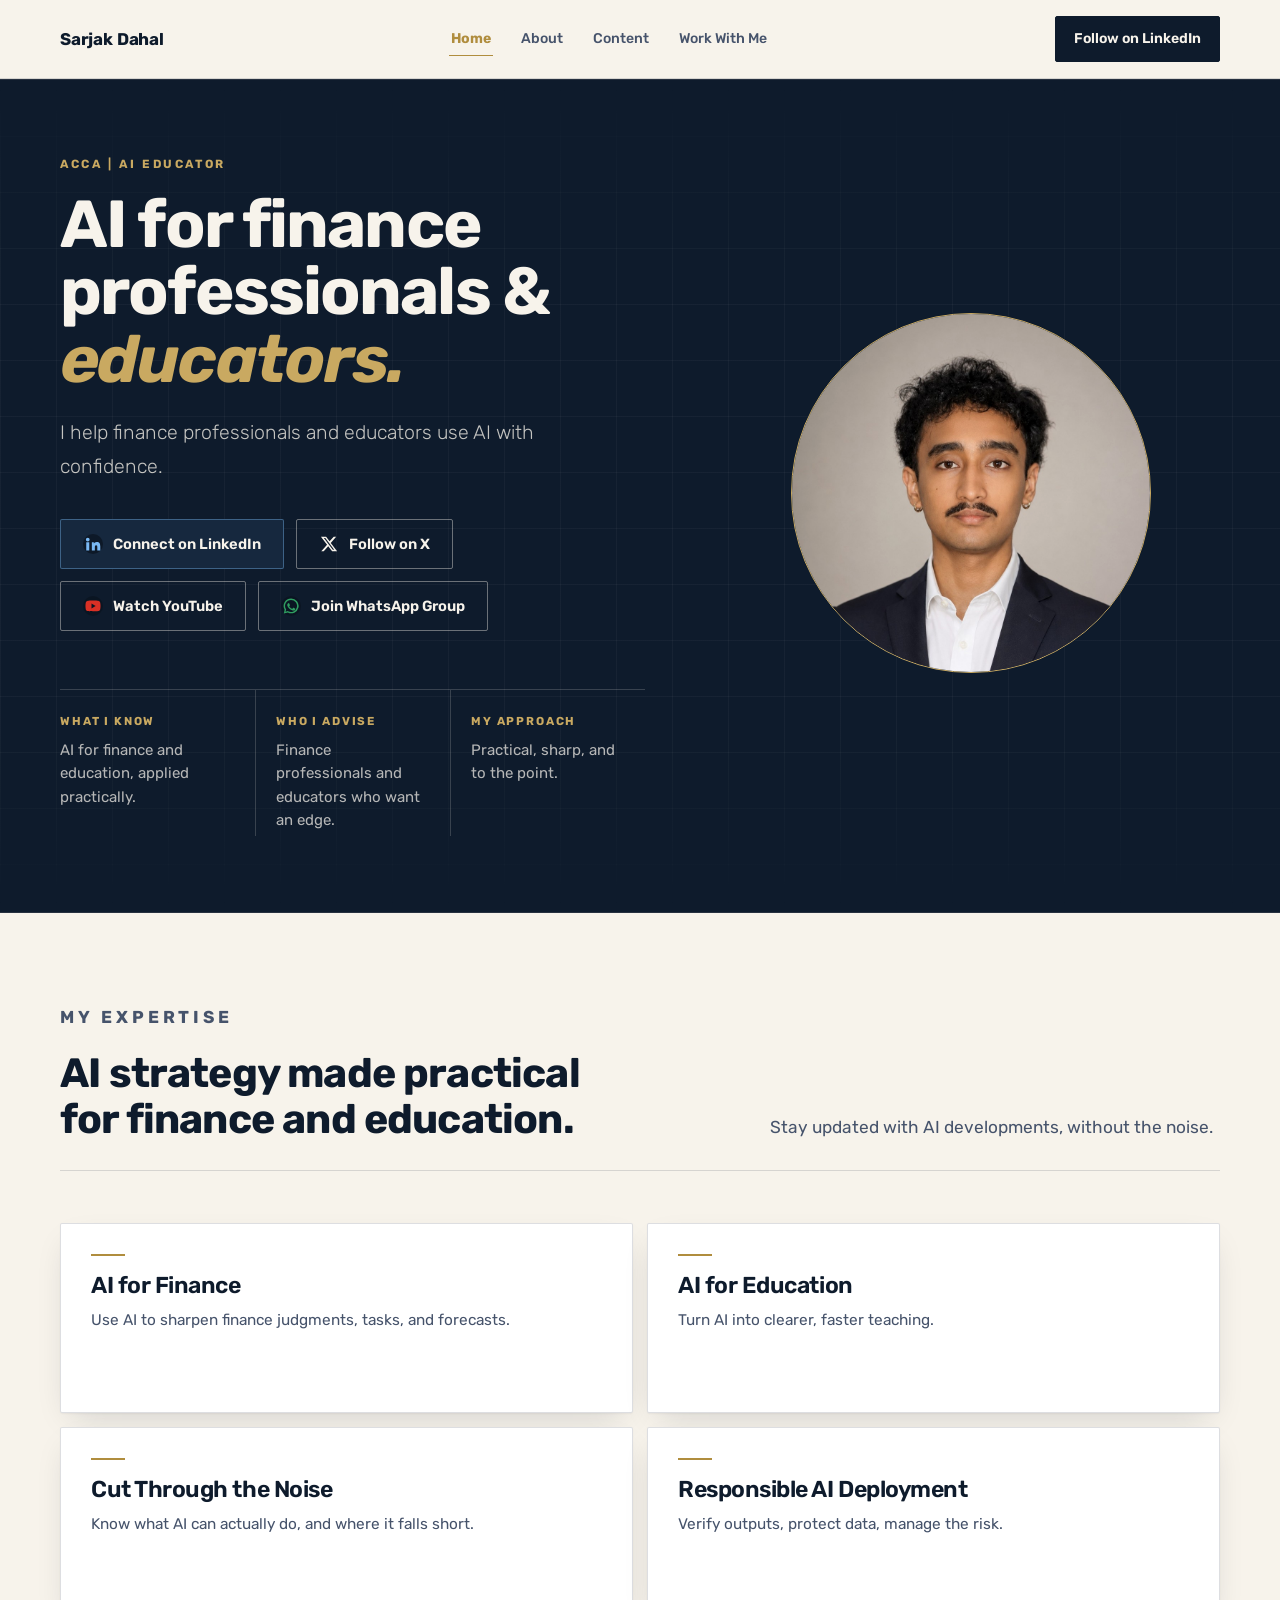
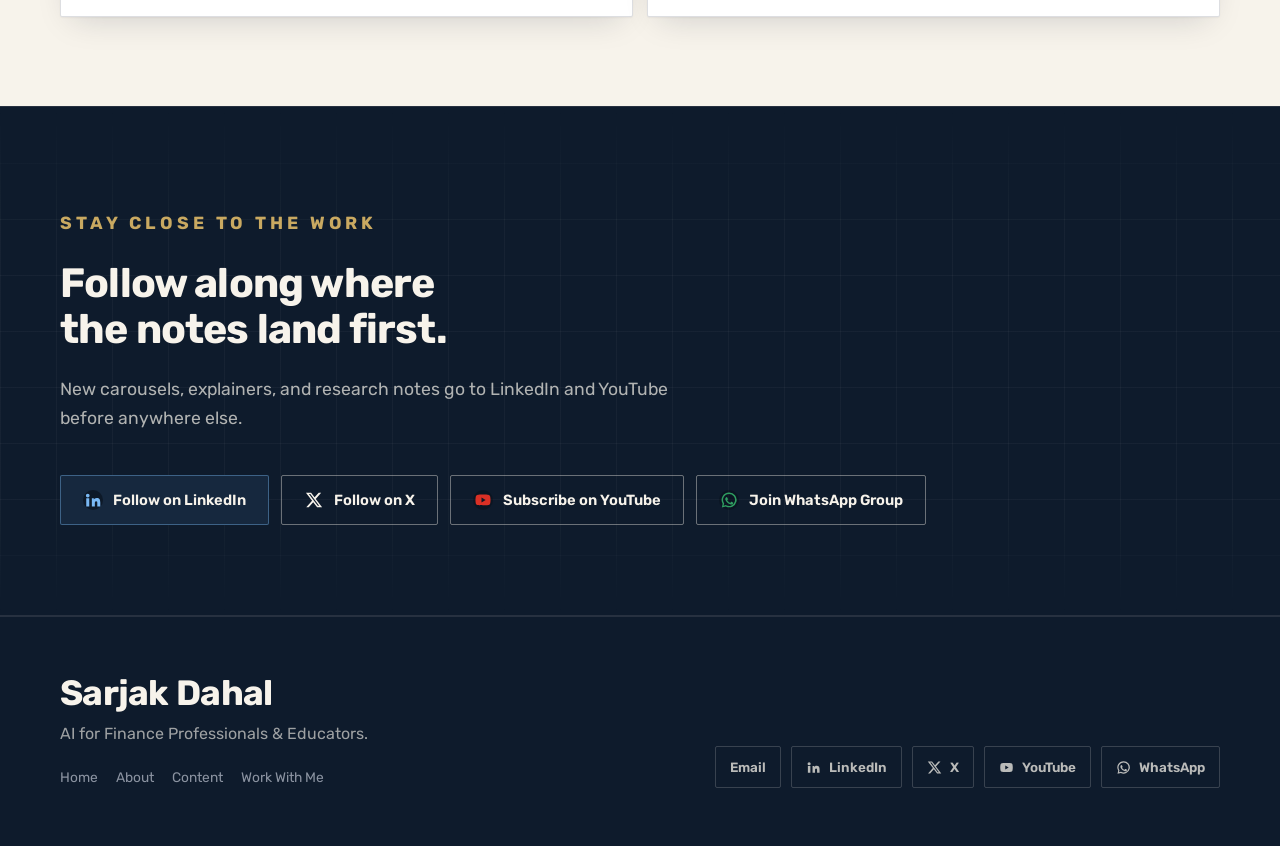
==== commit 0731a46b: "Simplify: drop hero chart, ticker, record strip, and footer watermark Per feedback: the self-drawing" ====
--- a/index.html
+++ b/index.html
@@ -25,7 +25,7 @@
   <link rel="preconnect" href="https://fonts.googleapis.com">
   <link rel="preconnect" href="https://fonts.gstatic.com" crossorigin>
   <link rel="stylesheet" href="https://fonts.googleapis.com/css2?family=Rubik:wght@300..900&display=swap">
-  <link rel="stylesheet" href="/assets/css/site.css?v=16">
+  <link rel="stylesheet" href="/assets/css/site.css?v=17">
   <title>Sarjak Dahal | ACCA, AI Literacy</title>
   <script type="application/ld+json">
     {
@@ -67,18 +67,6 @@
 
   <main id="main">
     <div class="dark-band dark-band--ruled">
-      <svg class="ledger-chart" viewBox="0 0 1200 220" aria-hidden="true" focusable="false">
-        <path class="ledger-chart__area" d="M0,182 L130,150 L255,160 L390,118 L520,128 L655,88 L790,100 L930,60 L1065,72 L1200,38 L1200,220 L0,220 Z"></path>
-        <polyline class="ledger-chart__line" pathLength="1" points="0,182 130,150 255,160 390,118 520,128 655,88 790,100 930,60 1065,72 1200,38"></polyline>
-        <circle cx="130" cy="150" r="3.5" style="--dot-delay: 200ms;"></circle>
-        <circle cx="255" cy="160" r="3.5" style="--dot-delay: 400ms;"></circle>
-        <circle cx="390" cy="118" r="3.5" style="--dot-delay: 620ms;"></circle>
-        <circle cx="520" cy="128" r="3.5" style="--dot-delay: 820ms;"></circle>
-        <circle cx="655" cy="88" r="3.5" style="--dot-delay: 1040ms;"></circle>
-        <circle cx="790" cy="100" r="3.5" style="--dot-delay: 1250ms;"></circle>
-        <circle cx="930" cy="60" r="3.5" style="--dot-delay: 1470ms;"></circle>
-        <circle cx="1065" cy="72" r="3.5" style="--dot-delay: 1690ms;"></circle>
-      </svg>
       <section id="hero" class="section section--hero" data-section>
         <div class="hero">
           <div class="hero__content">
@@ -144,51 +132,6 @@
       </section>
     </div>
 
-    <div class="ticker" aria-label="Working standards">
-      <div class="ticker__track">
-        <div class="ticker__group">
-          <span class="ticker__item">ACCA qualified</span>
-          <span class="ticker__item">Verified first</span>
-          <span class="ticker__item">Cited sources</span>
-          <span class="ticker__item">Limits stated</span>
-          <span class="ticker__item">AI for finance</span>
-          <span class="ticker__item">AI for education</span>
-        </div>
-        <div class="ticker__group" aria-hidden="true">
-          <span class="ticker__item">ACCA qualified</span>
-          <span class="ticker__item">Verified first</span>
-          <span class="ticker__item">Cited sources</span>
-          <span class="ticker__item">Limits stated</span>
-          <span class="ticker__item">AI for finance</span>
-          <span class="ticker__item">AI for education</span>
-        </div>
-      </div>
-    </div>
-
-    <section id="proof" class="section section--flush-bottom" data-section>
-      <p class="eyebrow" data-reveal>The Record</p>
-      <div class="record">
-        <div class="record__row" data-reveal>
-          <strong>ACCA qualified</strong>
-          <span class="record__leader" aria-hidden="true"></span>
-          <span class="record__note">Worked with ACCA as an approved employer.</span>
-          <span class="record__tick" aria-hidden="true">✓</span>
-        </div>
-        <div class="record__row" data-reveal style="--delay: 80ms;">
-          <strong>Verified first</strong>
-          <span class="record__leader" aria-hidden="true"></span>
-          <span class="record__note">Facts checked before they are shared.</span>
-          <span class="record__tick" aria-hidden="true">✓</span>
-        </div>
-        <div class="record__row" data-reveal style="--delay: 160ms;">
-          <strong>Cited sources</strong>
-          <span class="record__leader" aria-hidden="true"></span>
-          <span class="record__note">Evidence linked wherever possible.</span>
-          <span class="record__tick" aria-hidden="true">✓</span>
-        </div>
-      </div>
-    </section>
-
     <section id="topics" class="section" data-section>
       <div class="section-heading">
         <div>
@@ -287,9 +230,8 @@
         </a>
       </div>
     </div>
-    <div class="footer-watermark" aria-hidden="true">Sarjak Dahal</div>
   </footer>
 
-  <script src="/assets/js/site.js?v=16" defer></script>
+  <script src="/assets/js/site.js?v=17" defer></script>
 </body>
 </html>
--- a/assets/css/site.css
+++ b/assets/css/site.css
@@ -1,6 +1,6 @@
 /* Sarjak Dahal — shared site styles
    Navy & Brass ledger system (flat, editorial, hairline rules). Rubik only.
-   v16 "living ledger": self-drawing hero chart, record leaders, method rule. */
+   v17: headline line-mask reveals, scroll-linked method rule, corner ticks. */
 
 :root {
   /* Palette */
@@ -620,54 +620,6 @@
 
 html.js .profile-frame__image[data-reveal].is-visible {
   transform: scale(1);
-}
-
-/* ---------- The record (ledger rows with dotted leaders) ---------- */
-
-.record {
-  border-top: 1px solid var(--line-strong);
-}
-
-.record__row {
-  display: flex;
-  align-items: baseline;
-  gap: 18px;
-  padding: 20px 0 18px;
-  border-bottom: 1px solid var(--line);
-}
-
-.record__row strong {
-  flex: 0 0 auto;
-  color: var(--ink);
-  font-family: var(--font-display);
-  font-size: clamp(1.02rem, 1.5vw, 1.16rem);
-  font-weight: 600;
-  line-height: 1.3;
-  white-space: nowrap;
-}
-
-.record__leader {
-  flex: 1 1 auto;
-  min-width: 32px;
-  align-self: center;
-  border-bottom: 2px dotted rgba(14, 27, 44, 0.26);
-  transform: translateY(-3px);
-}
-
-.record__note {
-  flex: 0 1 auto;
-  color: var(--slate);
-  font-size: 0.92rem;
-  line-height: 1.55;
-  text-align: right;
-}
-
-.record__tick {
-  flex: 0 0 auto;
-  color: var(--brass);
-  font-size: 1rem;
-  font-weight: 700;
-  line-height: 1;
 }
 
 /* ---------- Principle cards (flat, ruled) ---------- */
@@ -1515,80 +1467,6 @@
 
 /* ---------- Hero ledger chart (draws itself once, then holds) ---------- */
 
-.ledger-chart {
-  position: absolute;
-  left: 0;
-  right: 0;
-  bottom: -2px;
-  z-index: 1;
-  display: block;
-  width: 100%;
-  height: auto;
-  pointer-events: none;
-}
-
-.ledger-chart__area {
-  fill: rgba(176, 141, 62, 0.08);
-  stroke: none;
-}
-
-.ledger-chart__line {
-  fill: none;
-  stroke: var(--brass-soft);
-  stroke-width: 1.6;
-  stroke-linejoin: round;
-  stroke-linecap: round;
-  opacity: 0.62;
-}
-
-.ledger-chart circle {
-  fill: var(--brass-soft);
-  opacity: 0.72;
-}
-
-html.js-motion .ledger-chart__area {
-  opacity: 0;
-  transition: opacity 900ms var(--ease) 1400ms;
-}
-
-html.js-motion .ledger-chart.is-inked .ledger-chart__area {
-  opacity: 1;
-}
-
-html.js-motion .ledger-chart__line {
-  stroke-dasharray: 1;
-  stroke-dashoffset: 1;
-}
-
-html.js-motion .ledger-chart.is-inked .ledger-chart__line {
-  animation: chart-draw 2000ms cubic-bezier(0.4, 0, 0.2, 1) forwards;
-}
-
-@keyframes chart-draw {
-  to {
-    stroke-dashoffset: 0;
-  }
-}
-
-html.js-motion .ledger-chart circle {
-  opacity: 0;
-  transform: scale(0.3);
-  transform-box: fill-box;
-  transform-origin: center;
-}
-
-html.js-motion .ledger-chart.is-inked circle {
-  animation: chart-dot 480ms var(--ease) forwards;
-  animation-delay: var(--dot-delay, 0ms);
-}
-
-@keyframes chart-dot {
-  to {
-    opacity: 0.72;
-    transform: scale(1);
-  }
-}
-
 /* ---------- Headline line masks (ink up from the rule) ---------- */
 
 .line-mask {
@@ -1611,61 +1489,6 @@
 
 html.js-motion.is-live .line-mask > span {
   transform: translateY(0);
-}
-
-/* ---------- Standards ticker (the one loop on the site) ---------- */
-
-.ticker {
-  overflow: hidden;
-  border-bottom: 1px solid var(--line);
-  background: var(--ivory);
-}
-
-.ticker__track {
-  display: flex;
-  width: max-content;
-  padding: 15px 0;
-}
-
-html.js-motion .ticker__track {
-  animation: ticker-scroll 46s linear infinite;
-}
-
-html.js-motion .ticker:hover .ticker__track {
-  animation-play-state: paused;
-}
-
-@keyframes ticker-scroll {
-  to {
-    transform: translateX(-50%);
-  }
-}
-
-.ticker__group {
-  display: flex;
-  align-items: center;
-  flex: 0 0 auto;
-}
-
-.ticker__item {
-  display: inline-flex;
-  align-items: center;
-  gap: 26px;
-  padding: 0 13px 0 26px;
-  color: var(--slate);
-  font-size: 0.72rem;
-  font-weight: 700;
-  letter-spacing: 0.22em;
-  text-transform: uppercase;
-  white-space: nowrap;
-  line-height: 1;
-}
-
-.ticker__item::after {
-  content: "✓";
-  color: var(--brass);
-  font-size: 0.78rem;
-  letter-spacing: 0;
 }
 
 /* ---------- Brass corner ticks on cards ---------- */
@@ -1732,40 +1555,6 @@
   box-shadow: 0 12px 32px -20px rgba(14, 27, 44, 0.35);
 }
 
-/* ---------- Contact list: trial-balance leaders ---------- */
-
-.contact-link .leader {
-  flex: 1 1 auto;
-  min-width: 20px;
-  align-self: center;
-  border-bottom: 2px dotted rgba(14, 27, 44, 0.22);
-  transform: translateY(-2px);
-}
-
-/* ---------- Footer watermark ---------- */
-
-.site-footer {
-  overflow: hidden;
-}
-
-.footer-watermark {
-  display: block;
-  width: min(100% - 32px, var(--max));
-  margin: 0 auto;
-  padding-bottom: clamp(10px, 2vw, 22px);
-  font-family: var(--font-display);
-  font-size: clamp(3rem, 11.2vw, 9.2rem);
-  font-weight: 800;
-  line-height: 0.92;
-  letter-spacing: -0.03em;
-  text-transform: uppercase;
-  white-space: nowrap;
-  pointer-events: none;
-  user-select: none;
-  color: rgba(247, 243, 235, 0.045);
-  -webkit-text-stroke: 1px rgba(247, 243, 235, 0.12);
-}
-
 /* ---------- 404 ---------- */
 
 .notfound {
@@ -1786,30 +1575,3 @@
   line-height: 1.75;
 }
 
-/* ---------- Craft layer: responsive ---------- */
-
-@media (max-width: 760px) {
-  .record__row {
-    flex-wrap: wrap;
-    gap: 10px 14px;
-    padding: 18px 0 16px;
-  }
-
-  .record__leader {
-    order: 2;
-  }
-
-  .record__tick {
-    order: 3;
-  }
-
-  .record__note {
-    order: 4;
-    flex: 1 1 100%;
-    text-align: left;
-  }
-
-  .footer-watermark {
-    width: min(100% - 24px, var(--max));
-  }
-}
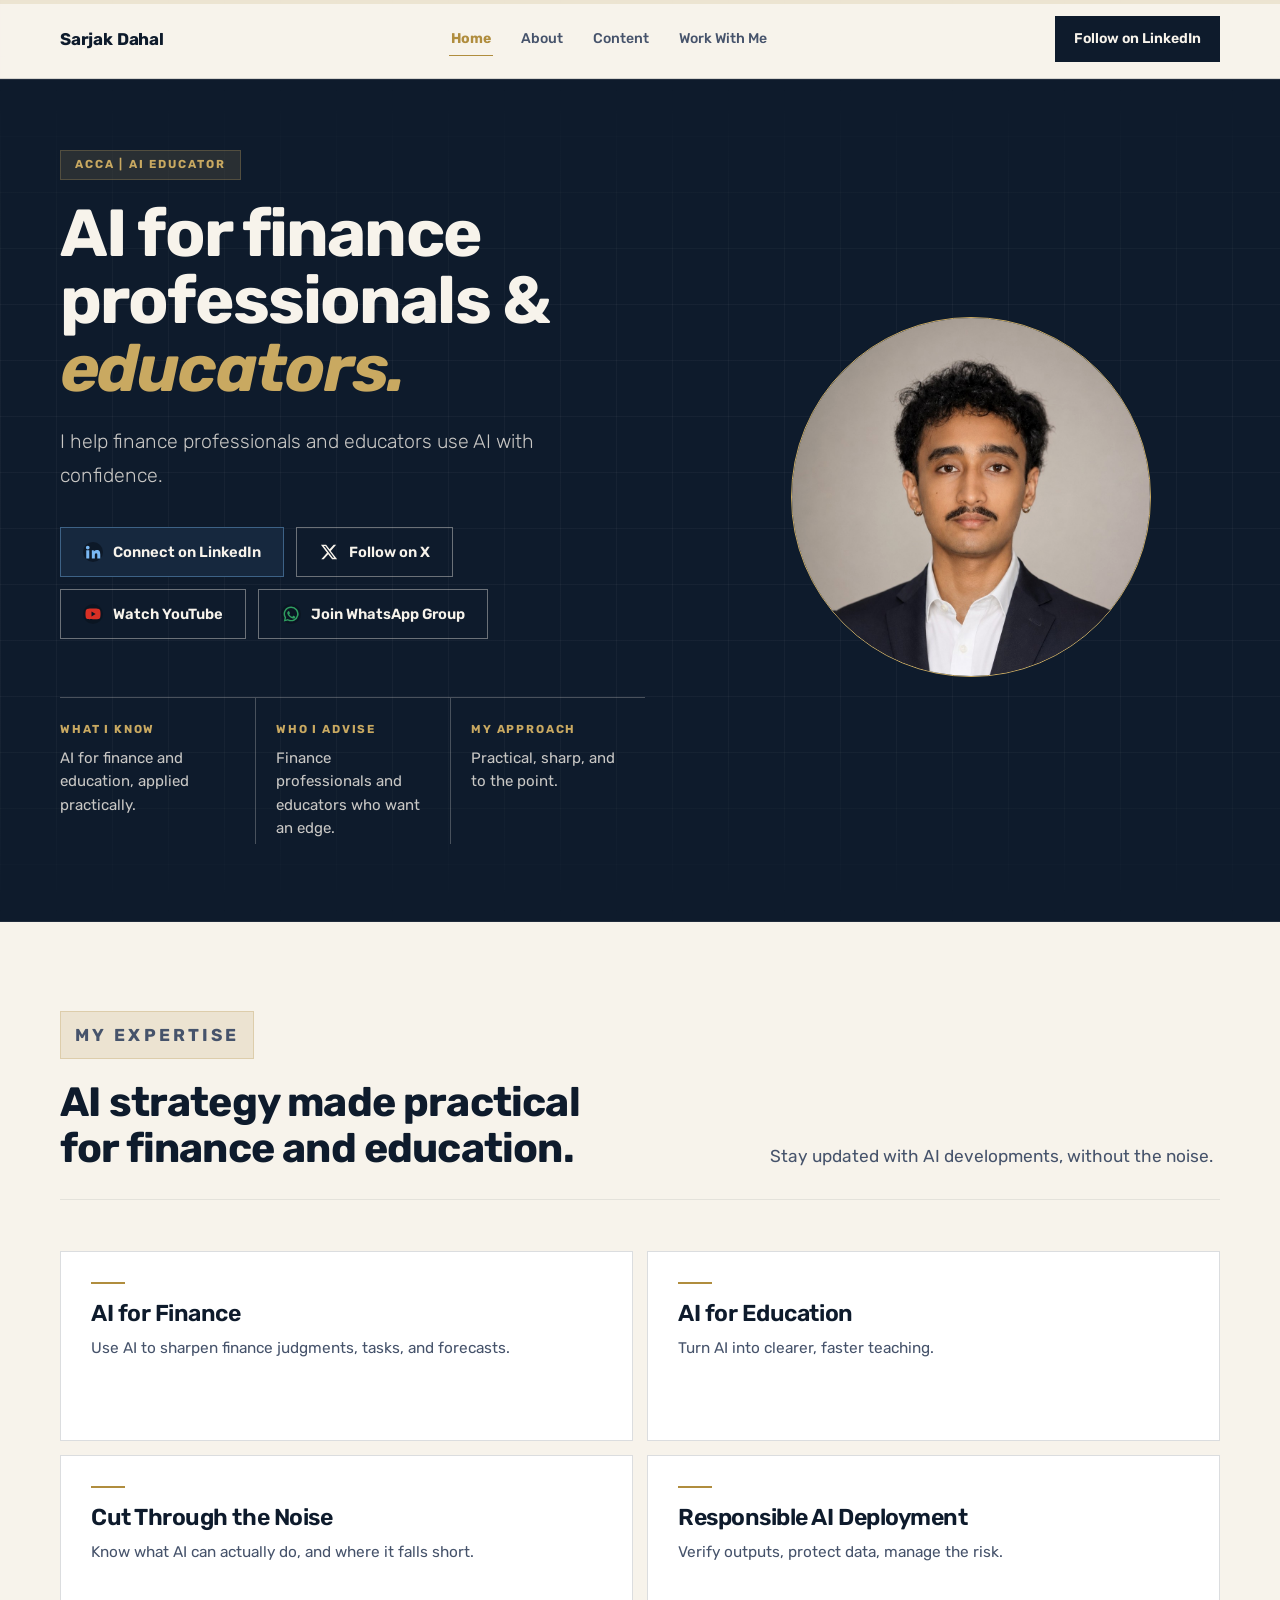
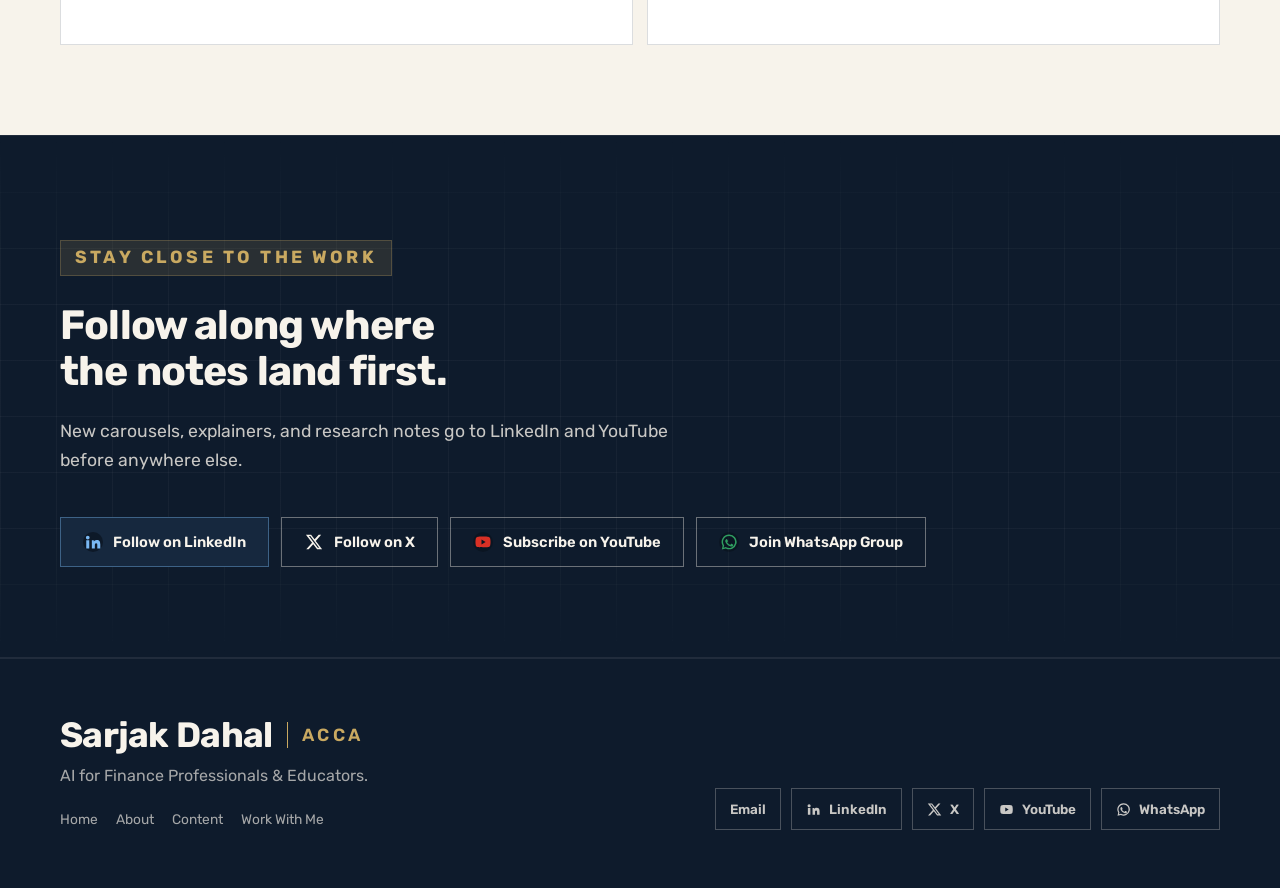
==== commit d9d76784: "Align site with Sarjak Dahal Design System v1.1 Label-chip eyebrows, ghost math-grid on the light ca" ====
--- a/index.html
+++ b/index.html
@@ -25,7 +25,7 @@
   <link rel="preconnect" href="https://fonts.googleapis.com">
   <link rel="preconnect" href="https://fonts.gstatic.com" crossorigin>
   <link rel="stylesheet" href="https://fonts.googleapis.com/css2?family=Rubik:wght@300..900&display=swap">
-  <link rel="stylesheet" href="/assets/css/site.css?v=17">
+  <link rel="stylesheet" href="/assets/css/site.css?v=18">
   <title>Sarjak Dahal | ACCA, AI Literacy</title>
   <script type="application/ld+json">
     {
@@ -201,7 +201,7 @@
   <footer class="site-footer" data-section>
     <div class="footer-inner">
       <div>
-        <span class="signature">Sarjak Dahal</span>
+        <span class="signature">Sarjak Dahal<span class="signature__tick" aria-hidden="true"></span><span class="signature__cred">ACCA</span></span>
         <p>AI for Finance Professionals &amp; Educators.</p>
         <nav class="footer-nav" aria-label="Footer navigation">
           <a href="/">Home</a>
--- a/assets/css/site.css
+++ b/assets/css/site.css
@@ -1,21 +1,26 @@
 /* Sarjak Dahal — shared site styles
-   Navy & Brass ledger system (flat, editorial, hairline rules). Rubik only.
-   v17: headline line-mask reveals, scroll-linked method rule, corner ticks. */
+   Sarjak Dahal Design System v1.1 (see Claude Database/Carousel Automation/design_system.md).
+   Navy & gold ledger system: Rubik only, sharp edges, no shadows, hairline structure,
+   ghost math-grid fields, label chips, named opacity scale.
+   v18: design-system conformance pass (chips, tick signature, grid field, shadows removed). */
 
 :root {
-  /* Palette */
-  --ink: #0E1B2C;          /* deep ledger-ink navy — dark surface */
-  --ink-2: #16283E;        /* raised navy panel */
-  --ivory: #F7F3EB;        /* warm paper — light canvas */
+  /* Palette — design-system tokens */
+  --ink: #0E1B2C;          /* surface — deep ledger-ink navy */
+  --ink-2: #16283E;        /* primary — raised navy panel */
+  --ivory: #F7F3EB;        /* light — warm paper canvas */
   --white: #FFFFFF;
-  --brass: #B08D3E;        /* primary accent */
-  --brass-soft: #C9A961;   /* accent on dark */
-  --slate: #46536B;        /* body text on light */
-  --mist: #8B93A1;         /* muted labels */
-  --line: rgba(14, 27, 44, 0.14);
-  --line-strong: rgba(14, 27, 44, 0.26);
-  --line-dark: rgba(247, 243, 235, 0.18);
-  --line-dark-soft: rgba(247, 243, 235, 0.1);
+  --brass: #B08D3E;        /* accent */
+  --brass-soft: #C9A961;   /* accent tint, on dark surfaces */
+  --slate: #46536B;        /* secondary — body text on light */
+
+  /* Named opacity scale: ghost .04 · hairline .08 · chip .15 · border .25
+     · muted .40 · soft .50 · subtle .65 · strong .80 */
+  --hairline: rgba(14, 27, 44, 0.08);
+  --line: rgba(14, 27, 44, 0.15);
+  --line-strong: rgba(14, 27, 44, 0.25);
+  --line-dark: rgba(247, 243, 235, 0.25);
+  --line-dark-soft: rgba(247, 243, 235, 0.08);
 
   /* Aliases kept for existing markup */
   --primary: var(--ink-2);
@@ -27,10 +32,7 @@
   --support: #1E5631;
   --paper: var(--white);
 
-  --shadow-card: 0 1px 2px rgba(14, 27, 44, 0.05), 0 12px 32px -12px rgba(14, 27, 44, 0.18);
-  --shadow-card-hover: 0 4px 10px rgba(14, 27, 44, 0.08), 0 24px 50px -16px rgba(14, 27, 44, 0.3);
-  --shadow-card-hover-dark: 0 4px 10px rgba(0, 0, 0, 0.24), 0 26px 54px -16px rgba(0, 0, 0, 0.46);
-  --radius: 2px;
+  --radius: 0;
   --max: 1160px;
   --nav-height: 78px;
   --font-display: "Rubik", system-ui, -apple-system, BlinkMacSystemFont, sans-serif;
@@ -67,6 +69,20 @@
   font-size: 16px;
   line-height: 1.65;
   letter-spacing: 0;
+}
+
+/* Ghost math-grid field on the light canvas (design system: GridField, always
+   behind content). Dark bands paint over it and carry their own ruled grid. */
+body::before {
+  content: "";
+  position: fixed;
+  inset: 0;
+  z-index: 0;
+  pointer-events: none;
+  background-image:
+    linear-gradient(rgba(22, 40, 62, 0.04) 1px, transparent 1px),
+    linear-gradient(90deg, rgba(22, 40, 62, 0.04) 1px, transparent 1px);
+  background-size: 56px 56px;
 }
 
 a {
@@ -103,14 +119,16 @@
   transform: translateY(0);
 }
 
+/* Top strip (design system: 4px accent strip on every surface) — the track
+   holds the strip at chip opacity; the bar fills it with scroll progress. */
 .progress {
   position: fixed;
   top: 0;
   left: 0;
   z-index: 60;
   width: 100%;
-  height: 2px;
-  background: transparent;
+  height: 4px;
+  background: rgba(176, 141, 62, 0.15);
 }
 
 .progress__bar {
@@ -296,16 +314,29 @@
   margin: 0;
 }
 
+/* Label chip (design system: LabelChip — accent fill at chip opacity,
+   accent border at border opacity, sharp corners) */
 .eyebrow {
   display: inline-flex;
   align-items: center;
-  margin: 0 0 18px;
+  width: fit-content;
+  justify-self: start;
+  margin: 0 0 20px;
+  padding: 8px 14px;
+  border: 1px solid rgba(176, 141, 62, 0.25);
+  background: rgba(176, 141, 62, 0.15);
   color: var(--brass);
-  font-size: 0.74rem;
+  font-size: 0.72rem;
   font-weight: 700;
-  letter-spacing: 0.22em;
-  line-height: 1.4;
+  letter-spacing: 0.18em;
+  line-height: 1;
   text-transform: uppercase;
+}
+
+.dark-band .eyebrow {
+  border-color: rgba(201, 169, 97, 0.25);
+  background: rgba(201, 169, 97, 0.15);
+  color: var(--brass-soft);
 }
 
 /* Short brass ledger rule above card headings */
@@ -326,7 +357,7 @@
   gap: clamp(18px, 4vw, 58px);
   margin-bottom: clamp(28px, 4vw, 52px);
   padding-bottom: clamp(18px, 2.5vw, 28px);
-  border-bottom: 1px solid var(--line);
+  border-bottom: 1px solid var(--hairline);
 }
 
 .section-heading p {
@@ -344,7 +375,7 @@
 }
 
 .dark-band .section-heading {
-  border-bottom-color: var(--line-dark);
+  border-bottom-color: var(--line-dark-soft);
 }
 
 .section-cta {
@@ -479,7 +510,7 @@
 }
 
 .dark-band .section-heading p {
-  color: rgba(247, 243, 235, 0.7);
+  color: rgba(247, 243, 235, 0.8);
 }
 
 .dark-band .button {
@@ -539,7 +570,7 @@
 .hero__lead {
   max-width: 580px;
   margin-top: 22px;
-  color: rgba(247, 243, 235, 0.78);
+  color: rgba(247, 243, 235, 0.8);
   font-size: clamp(1.05rem, 1.7vw, 1.22rem);
   font-weight: 300;
   line-height: 1.75;
@@ -576,7 +607,7 @@
 }
 
 .meta-tile p {
-  color: rgba(247, 243, 235, 0.72);
+  color: rgba(247, 243, 235, 0.8);
   font-size: 0.94rem;
   line-height: 1.55;
 }
@@ -637,14 +668,12 @@
   border-radius: var(--radius);
   background: var(--white);
   padding: clamp(22px, 3vw, 30px);
-  box-shadow: var(--shadow-card);
-  transition: border-color 240ms var(--ease), transform 240ms var(--ease), box-shadow 240ms var(--ease);
+  transition: border-color 240ms var(--ease), transform 240ms var(--ease);
 }
 
 .principle:hover {
   transform: translateY(-4px);
   border-color: rgba(176, 141, 62, 0.55);
-  box-shadow: var(--shadow-card-hover);
 }
 
 .principle h3 {
@@ -706,7 +735,7 @@
 .quote-panel cite {
   position: relative;
   z-index: 1;
-  color: rgba(247, 243, 235, 0.64);
+  color: rgba(247, 243, 235, 0.65);
   font-style: normal;
   font-size: 0.94rem;
   line-height: 1.55;
@@ -765,7 +794,6 @@
   border: 1px solid var(--line);
   border-radius: var(--radius);
   background: var(--white);
-  box-shadow: var(--shadow-card);
 }
 
 .method-card {
@@ -889,7 +917,7 @@
   border-radius: var(--radius);
   background: var(--ink-2);
   padding: clamp(24px, 3vw, 32px);
-  transition: border-color 240ms var(--ease), transform 240ms var(--ease), box-shadow 240ms var(--ease);
+  transition: border-color 240ms var(--ease), transform 240ms var(--ease);
 }
 
 .format-card::before {
@@ -899,7 +927,6 @@
 .format-card:hover {
   transform: translateY(-4px);
   border-color: rgba(201, 169, 97, 0.5);
-  box-shadow: var(--shadow-card-hover-dark);
 }
 
 .format-card h3 {
@@ -909,13 +936,13 @@
 
 .format-card p {
   margin-top: 10px;
-  color: rgba(247, 243, 235, 0.7);
+  color: rgba(247, 243, 235, 0.8);
   font-size: 0.96rem;
   line-height: 1.66;
 }
 
 .format-card footer {
-  color: var(--mist);
+  color: rgba(247, 243, 235, 0.65);
   font-size: 0.82rem;
   border-top: 1px solid var(--line-dark-soft);
   padding-top: 16px;
@@ -939,13 +966,12 @@
   border: 1px solid var(--line-dark-soft);
   background: var(--ink);
   color: var(--ivory);
-  transition: border-color 240ms var(--ease), transform 240ms var(--ease), box-shadow 240ms var(--ease);
+  transition: border-color 240ms var(--ease), transform 240ms var(--ease);
 }
 
 .watch-card:hover {
   transform: translateY(-4px);
   border-color: rgba(201, 169, 97, 0.5);
-  box-shadow: var(--shadow-card-hover-dark);
 }
 
 .watch-card__play {
@@ -1141,7 +1167,7 @@
 .cta-band p {
   max-width: 60ch;
   margin-top: 14px;
-  color: rgba(247, 243, 235, 0.7);
+  color: rgba(247, 243, 235, 0.8);
   font-size: clamp(1rem, 1.5vw, 1.1rem);
 }
 
@@ -1165,17 +1191,34 @@
   padding: clamp(36px, 6vw, 58px) 0;
 }
 
+/* Slide footer signature (design system: "Sarjak Dahal | ACCA",
+   left-aligned, 1px tick divider) */
 .signature {
-  display: block;
+  display: flex;
+  align-items: center;
+  gap: 14px;
   margin-bottom: 10px;
   color: var(--ivory);
   font-size: clamp(1.55rem, 3vw, 2.2rem);
   font-weight: 700;
 }
 
+.signature__tick {
+  width: 1px;
+  height: 0.72em;
+  background: var(--brass-soft);
+}
+
+.signature__cred {
+  color: var(--brass-soft);
+  font-size: 0.5em;
+  font-weight: 600;
+  letter-spacing: 0.2em;
+}
+
 .footer-inner p {
   max-width: 560px;
-  color: rgba(247, 243, 235, 0.62);
+  color: rgba(247, 243, 235, 0.65);
   line-height: 1.65;
 }
 
@@ -1185,7 +1228,7 @@
   gap: 18px;
   margin-top: 18px;
   font-size: 0.86rem;
-  color: var(--mist);
+  color: rgba(247, 243, 235, 0.65);
 }
 
 .footer-nav a:hover {
@@ -1207,7 +1250,7 @@
   border: 1px solid var(--line-dark);
   border-radius: var(--radius);
   padding: 9px 14px;
-  color: rgba(247, 243, 235, 0.74);
+  color: rgba(247, 243, 235, 0.8);
   font-size: 0.84rem;
   font-weight: 600;
   transition: border-color 220ms ease, color 220ms ease;
@@ -1548,11 +1591,11 @@
 /* ---------- Header: hairline gains weight once the page moves ---------- */
 
 .site-header {
-  transition: box-shadow 260ms var(--ease);
+  transition: border-color 260ms var(--ease);
 }
 
 .site-header.is-scrolled {
-  box-shadow: 0 12px 32px -20px rgba(14, 27, 44, 0.35);
+  border-bottom-color: var(--line-strong);
 }
 
 /* ---------- 404 ---------- */
@@ -1570,7 +1613,7 @@
 .notfound p {
   max-width: 52ch;
   margin-top: 20px;
-  color: rgba(247, 243, 235, 0.74);
+  color: rgba(247, 243, 235, 0.8);
   font-size: clamp(1rem, 1.5vw, 1.14rem);
   line-height: 1.75;
 }
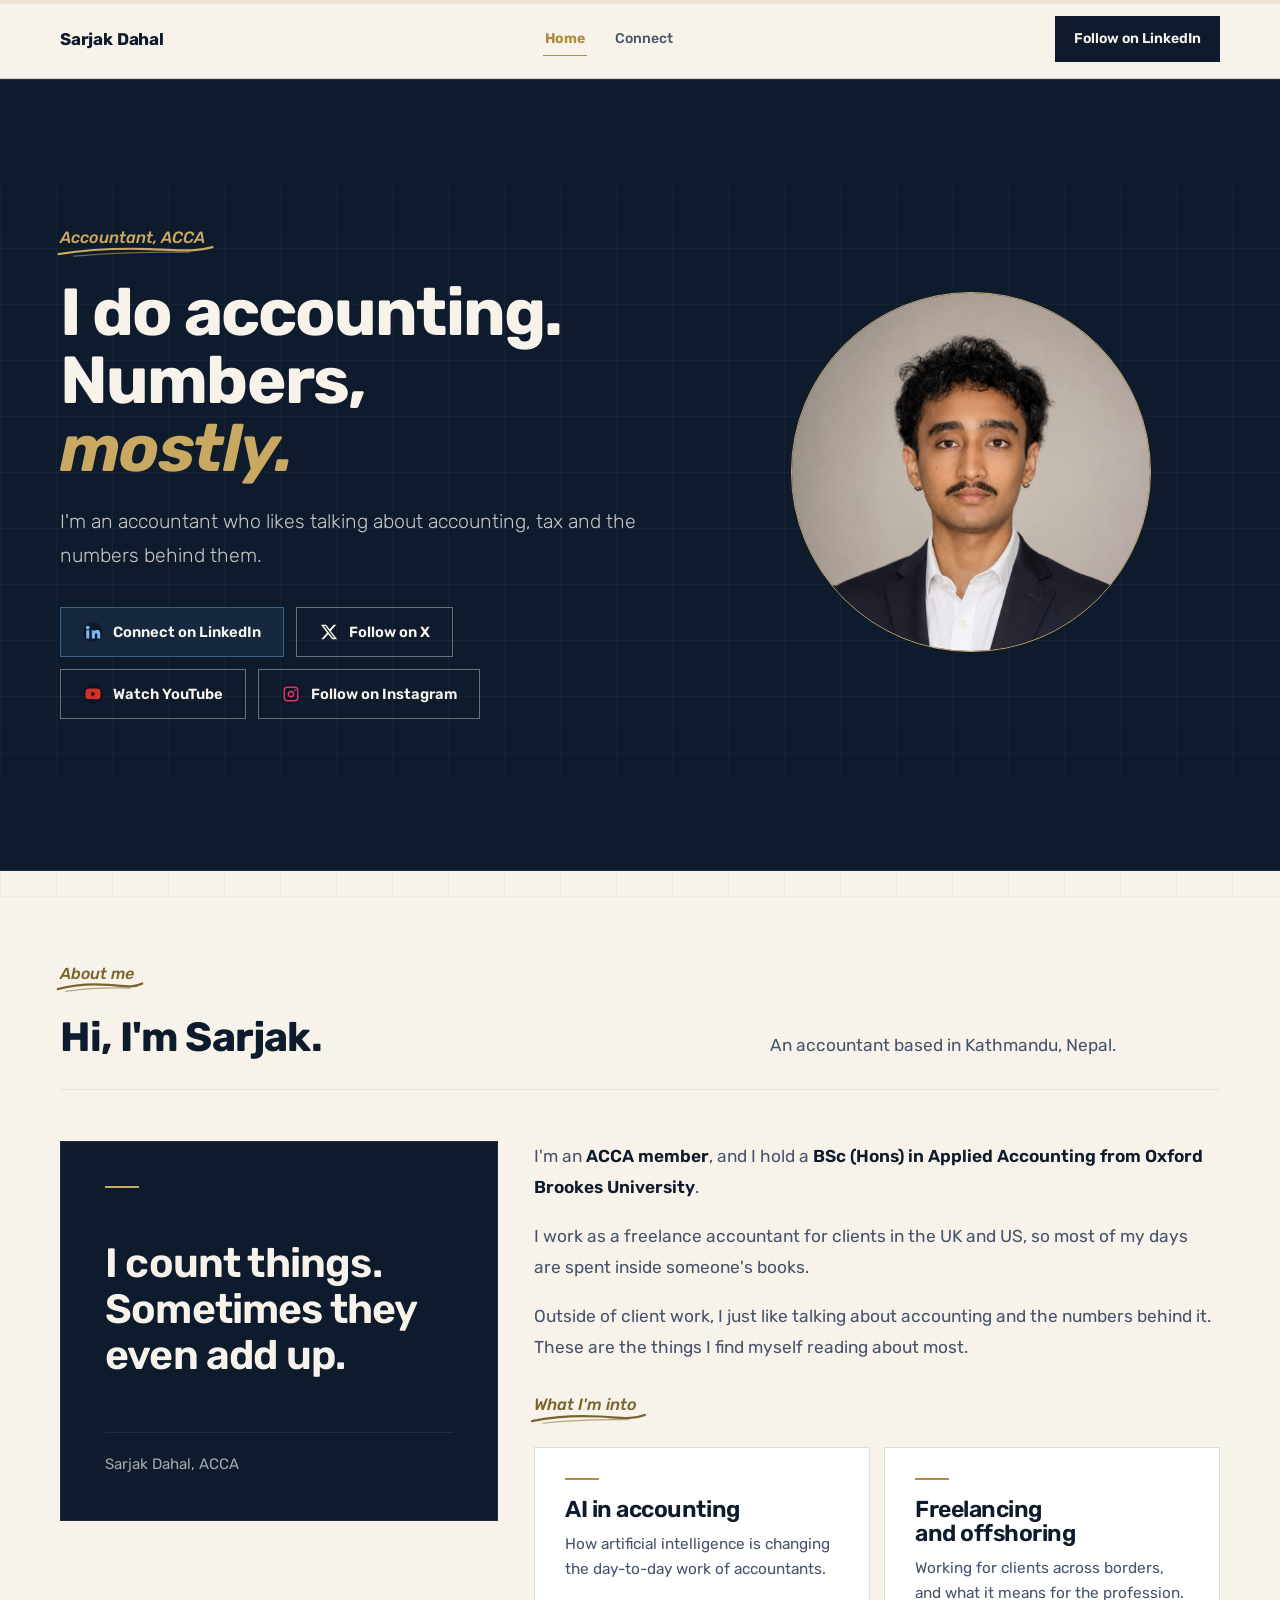
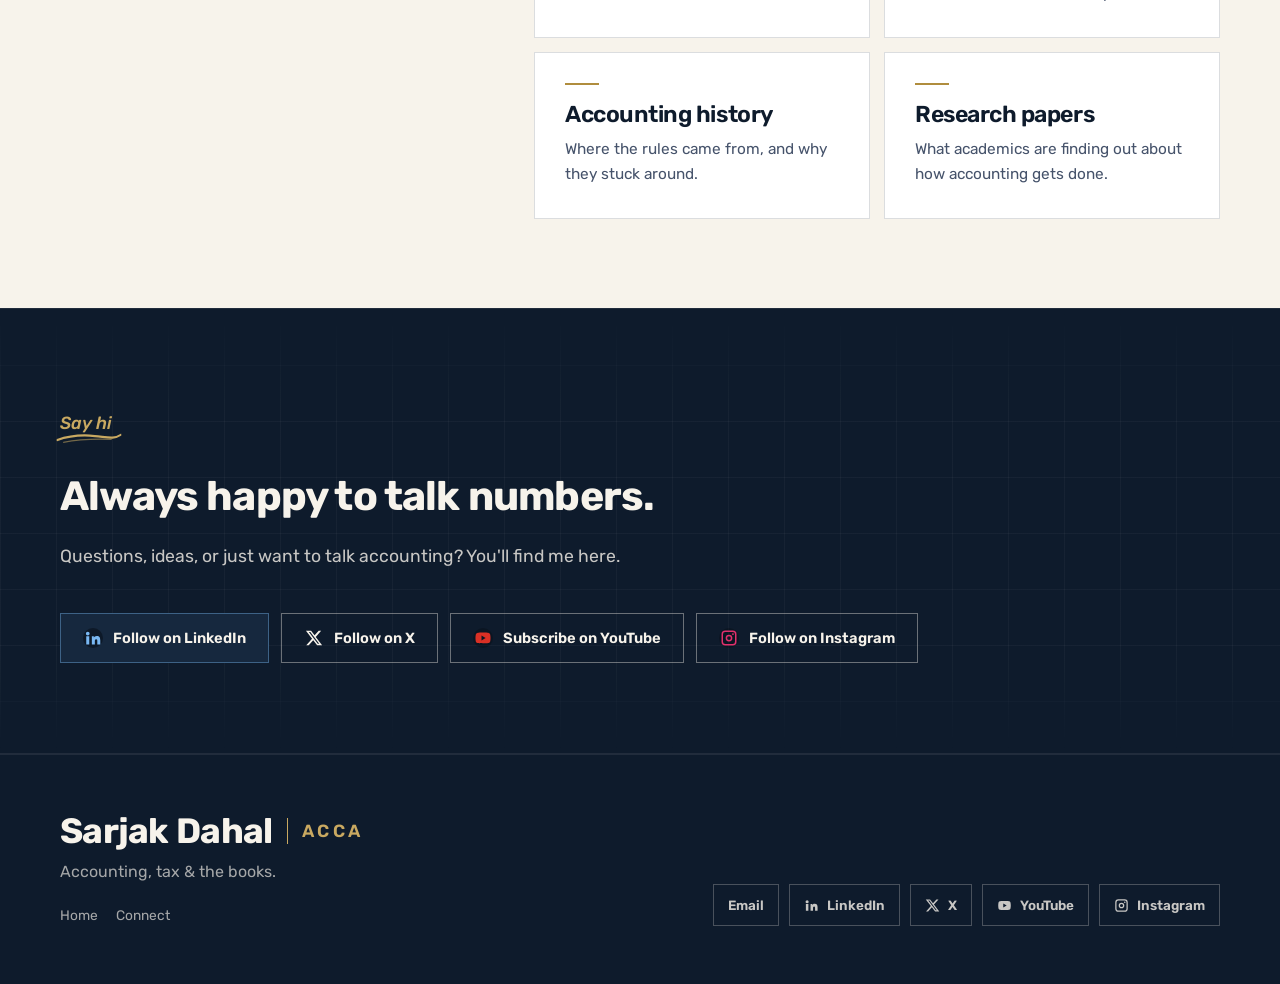
==== commit f8ea1230: "Rebrand site: accounting focus, Home + Connect only - New positioning: "I do accounting. Numbers, mo" ====
--- a/index.html
+++ b/index.html
@@ -3,44 +3,44 @@
 <head>
   <meta charset="utf-8">
   <meta name="viewport" content="width=device-width, initial-scale=1">
-  <meta name="description" content="Sarjak Dahal explains credible AI research and technology developments for finance professionals and educators.">
+  <meta name="description" content="Sarjak Dahal is an ACCA accountant based in Kathmandu, Nepal, who likes talking about accounting and the numbers behind it.">
   <meta name="robots" content="index, follow">
   <link rel="canonical" href="https://sarjakdahal.com.np/">
   <meta property="og:type" content="website">
   <meta property="og:locale" content="en_US">
   <meta property="og:site_name" content="Sarjak Dahal">
-  <meta property="og:title" content="Sarjak Dahal | AI for Finance Professionals & Educators">
-  <meta property="og:description" content="AI for finance professionals and educators, explained through research papers and technical reports.">
+  <meta property="og:title" content="Sarjak Dahal | I do accounting. Numbers, mostly.">
+  <meta property="og:description" content="An ACCA accountant who likes talking about accounting and the numbers behind it.">
   <meta property="og:url" content="https://sarjakdahal.com.np/">
-  <meta property="og:image" content="https://sarjakdahal.com.np/assets/social-preview-v6.jpg">
+  <meta property="og:image" content="https://sarjakdahal.com.np/assets/social-preview-v7.jpg">
   <meta property="og:image:width" content="1200">
   <meta property="og:image:height" content="630">
-  <meta property="og:image:alt" content="Sarjak Dahal, ACCA, AI literacy for finance professionals and educators">
+  <meta property="og:image:alt" content="Sarjak Dahal, ACCA. I do accounting. Numbers, mostly.">
   <meta name="twitter:card" content="summary_large_image">
-  <meta name="twitter:title" content="Sarjak Dahal | AI for Finance Professionals & Educators">
-  <meta name="twitter:description" content="AI for finance professionals and educators, explained through research papers and technical reports.">
-  <meta name="twitter:image" content="https://sarjakdahal.com.np/assets/social-preview-v6.jpg">
+  <meta name="twitter:title" content="Sarjak Dahal | I do accounting. Numbers, mostly.">
+  <meta name="twitter:description" content="An ACCA accountant who likes talking about accounting and the numbers behind it.">
+  <meta name="twitter:image" content="https://sarjakdahal.com.np/assets/social-preview-v7.jpg">
   <meta name="theme-color" content="#0E1B2C">
   <link rel="icon" href="data:image/svg+xml,%3Csvg xmlns='http://www.w3.org/2000/svg' viewBox='0 0 64 64'%3E%3Crect width='64' height='64' rx='16' fill='%23F7F3EB'/%3E%3Ccircle cx='32' cy='32' r='18' fill='%23B08D3E'/%3E%3Ccircle cx='32' cy='32' r='6' fill='%23F7F3EB'/%3E%3C/svg%3E">
   <link rel="preconnect" href="https://fonts.googleapis.com">
   <link rel="preconnect" href="https://fonts.gstatic.com" crossorigin>
   <link rel="stylesheet" href="https://fonts.googleapis.com/css2?family=Rubik:wght@300..900&display=swap">
-  <link rel="stylesheet" href="/assets/css/site.css?v=18">
-  <title>Sarjak Dahal | ACCA, AI Literacy</title>
+  <link rel="stylesheet" href="/assets/css/site.css?v=20">
+  <title>Sarjak Dahal | ACCA · Accounting, tax &amp; the books</title>
   <script type="application/ld+json">
     {
       "@context": "https://schema.org",
       "@type": "Person",
       "name": "Sarjak Dahal",
       "url": "https://sarjakdahal.com.np",
-      "description": "Sarjak Dahal explains credible AI research and technology developments for finance professionals and educators.",
+      "description": "ACCA accountant based in Kathmandu, Nepal, who likes talking about accounting and the numbers behind it.",
+      "alumniOf": "Oxford Brookes University",
+      "address": { "@type": "PostalAddress", "addressLocality": "Kathmandu", "addressCountry": "NP" },
       "knowsAbout": [
-        "AI literacy",
-        "AI research",
-        "Technical reports",
-        "AI for finance professionals",
-        "AI for educators",
-        "Responsible AI use"
+        "Accounting",
+        "Taxation",
+        "Bookkeeping",
+        "Financial reporting"
       ]
     }
   </script>
@@ -57,9 +57,7 @@
       </a>
       <div class="nav__links">
         <a href="/" class="is-active" aria-current="page">Home</a>
-        <a href="/about/">About</a>
-        <a href="/content/">Content</a>
-        <a href="/work-with-me/">Work With Me</a>
+        <a href="/connect/">Connect</a>
       </div>
       <a class="nav__cta" href="https://www.linkedin.com/in/sarjak-dahal-72773622a/" target="_blank" rel="noopener noreferrer">Follow on LinkedIn</a>
     </nav>
@@ -70,14 +68,14 @@
       <section id="hero" class="section section--hero" data-section>
         <div class="hero">
           <div class="hero__content">
-            <p class="eyebrow" data-reveal>ACCA | AI Educator</p>
+            <p class="eyebrow" data-reveal>Accountant, ACCA</p>
             <h1>
-              <span class="line-mask"><span style="--delay: 80ms;">AI for finance</span></span>
-              <span class="line-mask"><span style="--delay: 200ms;">professionals &amp;</span></span>
-              <span class="line-mask"><span style="--delay: 320ms;"><em class="accent">educators.</em></span></span>
+              <span class="line-mask"><span style="--delay: 80ms;">I do accounting.</span></span>
+              <span class="line-mask"><span style="--delay: 200ms;">Numbers,</span></span>
+              <span class="line-mask"><span style="--delay: 320ms;"><em class="accent">mostly.</em></span></span>
             </h1>
             <p class="hero__lead" data-reveal style="--delay: 160ms;">
-              I help finance professionals and educators use AI with confidence.
+              I'm an accountant who likes talking about accounting, tax and the numbers behind them.
             </p>
             <div class="channel-actions" data-reveal style="--delay: 240ms;">
               <a class="button button--primary button--linkedin" href="https://www.linkedin.com/in/sarjak-dahal-72773622a/" target="_blank" rel="noopener noreferrer">
@@ -98,26 +96,12 @@
                 </span>
                 Watch YouTube
               </a>
-              <a class="button button--ghost button--whatsapp" href="https://chat.whatsapp.com/FXL0gmpc63MJKhrFBdrhCD" target="_blank" rel="noopener noreferrer">
-                <span class="button__icon" aria-hidden="true">
-                  <svg viewBox="0 0 24 24"><path d="M12.04 2a9.86 9.86 0 0 0-8.5 14.86L2.44 22l5.28-1.38A9.88 9.88 0 1 0 12.04 2Zm.01 1.86a8.02 8.02 0 1 1-3.88 15.05l-.31-.17-3.13.82.84-3.04-.2-.32a8.02 8.02 0 0 1 6.68-12.34Zm-3.43 4.3c-.18 0-.46.07-.7.35-.24.27-.92.9-.92 2.2s.94 2.55 1.07 2.73c.13.18 1.84 2.8 4.45 3.93 2.2.95 2.65.76 3.13.71.48-.04 1.55-.63 1.77-1.24.22-.61.22-1.13.15-1.24-.07-.11-.24-.18-.5-.31-.26-.13-1.55-.76-1.79-.85-.24-.09-.42-.13-.59.13-.17.26-.68.85-.83 1.02-.15.17-.31.19-.57.06-.26-.13-1.1-.4-2.09-1.29-.77-.69-1.29-1.54-1.44-1.8-.15-.26-.02-.4.12-.53.12-.12.26-.31.39-.46.13-.15.17-.26.26-.44.09-.18.04-.33-.02-.46-.06-.13-.59-1.42-.81-1.94-.21-.51-.43-.44-.59-.45h-.5Z"/></svg>
-                </span>
-                Join WhatsApp Group
-              </a>
-            </div>
-            <div class="hero__meta">
-              <div class="meta-tile" data-reveal style="--delay: 320ms;">
-                <span>What I know</span>
-                <p>AI for finance and education, applied practically.</p>
-              </div>
-              <div class="meta-tile" data-reveal style="--delay: 400ms;">
-                <span>Who I advise</span>
-                <p>Finance professionals and educators who want an edge.</p>
-              </div>
-              <div class="meta-tile" data-reveal style="--delay: 480ms;">
-                <span>My approach</span>
-                <p>Practical, sharp, and to the point.</p>
-              </div>
+              <a class="button button--ghost button--instagram" href="https://www.instagram.com/sarjakacca/" target="_blank" rel="noopener noreferrer">
+                <span class="button__icon" aria-hidden="true">
+                  <svg viewBox="0 0 24 24" fill-rule="evenodd"><path d="M7 2h10a5 5 0 0 1 5 5v10a5 5 0 0 1-5 5H7a5 5 0 0 1-5-5V7a5 5 0 0 1 5-5Zm0 2a3 3 0 0 0-3 3v10a3 3 0 0 0 3 3h10a3 3 0 0 0 3-3V7a3 3 0 0 0-3-3H7Zm5 3.5a4.5 4.5 0 1 1 0 9 4.5 4.5 0 0 1 0-9Zm0 2a2.5 2.5 0 1 0 0 5 2.5 2.5 0 0 0 0-5Zm5.25-4a1.25 1.25 0 1 1 0 2.5 1.25 1.25 0 0 1 0-2.5Z"/></svg>
+                </span>
+                Follow on Instagram
+              </a>
             </div>
           </div>
 
@@ -132,42 +116,64 @@
       </section>
     </div>
 
-    <section id="topics" class="section" data-section>
+    <section id="about" class="section" data-section>
       <div class="section-heading">
         <div>
-          <p class="eyebrow" data-reveal>My Expertise</p>
-          <h2 data-reveal style="--delay: 80ms;">AI strategy made practical for finance and education.</h2>
+          <p class="eyebrow" data-reveal>About me</p>
+          <h2 data-reveal style="--delay: 80ms;">Hi, I'm Sarjak.</h2>
         </div>
         <p data-reveal style="--delay: 160ms;">
-          Stay updated with AI developments, without the noise.
+          An accountant based in Kathmandu, Nepal.
         </p>
       </div>
 
-      <div class="principles">
-        <article class="principle" data-reveal style="--delay: 80ms;">
-          <h3>AI for Finance</h3>
-          <p>Use AI to sharpen finance judgments, tasks, and forecasts.</p>
-        </article>
-        <article class="principle" data-reveal style="--delay: 140ms;">
-          <h3>AI for Education</h3>
-          <p>Turn AI into clearer, faster teaching.</p>
-        </article>
-        <article class="principle" data-reveal style="--delay: 200ms;">
-          <h3>Cut Through the Noise</h3>
-          <p>Know what AI can actually do, and where it falls short.</p>
-        </article>
-        <article class="principle" data-reveal style="--delay: 260ms;">
-          <h3>Responsible AI Deployment</h3>
-          <p>Verify outputs, protect data, manage the risk.</p>
-        </article>
+      <div class="about-grid">
+        <aside class="quote-panel" data-reveal>
+          <blockquote>I count things. Sometimes they even add up.</blockquote>
+          <cite>Sarjak Dahal, ACCA</cite>
+        </aside>
+
+        <div>
+          <div class="story" data-reveal style="--delay: 80ms;">
+            <p>
+              I'm an <strong>ACCA member</strong>, and I hold a <strong>BSc (Hons) in Applied Accounting from Oxford Brookes University</strong>.
+            </p>
+            <p>
+              I work as a freelance accountant for clients in the UK and US, so most of my days are spent inside someone's books.
+            </p>
+            <p>
+              Outside of client work, I just like talking about accounting and the numbers behind it. These are the things I find myself reading about most.
+            </p>
+          </div>
+
+          <p class="eyebrow" data-reveal style="margin-top: 32px;">What I'm into</p>
+          <div class="principles principles--compact">
+            <article class="principle" data-reveal style="--delay: 120ms;">
+              <h3>AI in accounting</h3>
+              <p>How artificial intelligence is changing the day-to-day work of accountants.</p>
+            </article>
+            <article class="principle" data-reveal style="--delay: 180ms;">
+              <h3>Freelancing and offshoring</h3>
+              <p>Working for clients across borders, and what it means for the profession.</p>
+            </article>
+            <article class="principle" data-reveal style="--delay: 240ms;">
+              <h3>Accounting history</h3>
+              <p>Where the rules came from, and why they stuck around.</p>
+            </article>
+            <article class="principle" data-reveal style="--delay: 300ms;">
+              <h3>Research papers</h3>
+              <p>What academics are finding out about how accounting gets done.</p>
+            </article>
+          </div>
+        </div>
       </div>
     </section>
 
     <div class="dark-band cta-band dark-band--ruled">
       <section id="follow" class="section" data-section>
-        <p class="eyebrow" data-reveal>Stay Close to the Work</p>
-        <h2 data-reveal style="--delay: 80ms;">Follow along where the notes land first.</h2>
-        <p data-reveal style="--delay: 160ms;">New carousels, explainers, and research notes go to LinkedIn and YouTube before anywhere else.</p>
+        <p class="eyebrow" data-reveal>Say hi</p>
+        <h2 data-reveal style="--delay: 80ms;">Always happy to talk numbers.</h2>
+        <p data-reveal style="--delay: 160ms;">Questions, ideas, or just want to talk accounting? You'll find me here.</p>
         <div class="channel-actions" data-reveal style="--delay: 240ms;">
           <a class="button button--primary button--linkedin" href="https://www.linkedin.com/in/sarjak-dahal-72773622a/" target="_blank" rel="noopener noreferrer">
             <span class="button__icon" aria-hidden="true">
@@ -187,11 +193,11 @@
             </span>
             Subscribe on YouTube
           </a>
-          <a class="button button--ghost button--whatsapp" href="https://chat.whatsapp.com/FXL0gmpc63MJKhrFBdrhCD" target="_blank" rel="noopener noreferrer">
-            <span class="button__icon" aria-hidden="true">
-              <svg viewBox="0 0 24 24"><path d="M12.04 2a9.86 9.86 0 0 0-8.5 14.86L2.44 22l5.28-1.38A9.88 9.88 0 1 0 12.04 2Zm.01 1.86a8.02 8.02 0 1 1-3.88 15.05l-.31-.17-3.13.82.84-3.04-.2-.32a8.02 8.02 0 0 1 6.68-12.34Zm-3.43 4.3c-.18 0-.46.07-.7.35-.24.27-.92.9-.92 2.2s.94 2.55 1.07 2.73c.13.18 1.84 2.8 4.45 3.93 2.2.95 2.65.76 3.13.71.48-.04 1.55-.63 1.77-1.24.22-.61.22-1.13.15-1.24-.07-.11-.24-.18-.5-.31-.26-.13-1.55-.76-1.79-.85-.24-.09-.42-.13-.59.13-.17.26-.68.85-.83 1.02-.15.17-.31.19-.57.06-.26-.13-1.1-.4-2.09-1.29-.77-.69-1.29-1.54-1.44-1.8-.15-.26-.02-.4.12-.53.12-.12.26-.31.39-.46.13-.15.17-.26.26-.44.09-.18.04-.33-.02-.46-.06-.13-.59-1.42-.81-1.94-.21-.51-.43-.44-.59-.45h-.5Z"/></svg>
-            </span>
-            Join WhatsApp Group
+          <a class="button button--ghost button--instagram" href="https://www.instagram.com/sarjakacca/" target="_blank" rel="noopener noreferrer">
+            <span class="button__icon" aria-hidden="true">
+              <svg viewBox="0 0 24 24" fill-rule="evenodd"><path d="M7 2h10a5 5 0 0 1 5 5v10a5 5 0 0 1-5 5H7a5 5 0 0 1-5-5V7a5 5 0 0 1 5-5Zm0 2a3 3 0 0 0-3 3v10a3 3 0 0 0 3 3h10a3 3 0 0 0 3-3V7a3 3 0 0 0-3-3H7Zm5 3.5a4.5 4.5 0 1 1 0 9 4.5 4.5 0 0 1 0-9Zm0 2a2.5 2.5 0 1 0 0 5 2.5 2.5 0 0 0 0-5Zm5.25-4a1.25 1.25 0 1 1 0 2.5 1.25 1.25 0 0 1 0-2.5Z"/></svg>
+            </span>
+            Follow on Instagram
           </a>
         </div>
       </section>
@@ -202,12 +208,10 @@
     <div class="footer-inner">
       <div>
         <span class="signature">Sarjak Dahal<span class="signature__tick" aria-hidden="true"></span><span class="signature__cred">ACCA</span></span>
-        <p>AI for Finance Professionals &amp; Educators.</p>
+        <p>Accounting, tax &amp; the books.</p>
         <nav class="footer-nav" aria-label="Footer navigation">
           <a href="/">Home</a>
-          <a href="/about/">About</a>
-          <a href="/content/">Content</a>
-          <a href="/work-with-me/">Work With Me</a>
+          <a href="/connect/">Connect</a>
         </nav>
       </div>
       <div class="footer-links" aria-label="Footer links">
@@ -224,9 +228,9 @@
           <svg viewBox="0 0 24 24" aria-hidden="true"><path d="M21.58 7.18a2.78 2.78 0 0 0-1.96-1.97C17.89 4.75 12 4.75 12 4.75s-5.89 0-7.62.46a2.78 2.78 0 0 0-1.96 1.97A29 29 0 0 0 1.95 12a29 29 0 0 0 .47 4.82 2.78 2.78 0 0 0 1.96 1.97c1.73.46 7.62.46 7.62.46s5.89 0 7.62-.46a2.78 2.78 0 0 0 1.96-1.97A29 29 0 0 0 22.05 12a29 29 0 0 0-.47-4.82ZM10 15.25v-6.5L15.5 12 10 15.25Z"/></svg>
           YouTube
         </a>
-        <a href="https://chat.whatsapp.com/FXL0gmpc63MJKhrFBdrhCD" target="_blank" rel="noopener noreferrer">
-          <svg viewBox="0 0 24 24" aria-hidden="true"><path d="M12.04 2a9.86 9.86 0 0 0-8.5 14.86L2.44 22l5.28-1.38A9.88 9.88 0 1 0 12.04 2Zm.01 1.86a8.02 8.02 0 1 1-3.88 15.05l-.31-.17-3.13.82.84-3.04-.2-.32a8.02 8.02 0 0 1 6.68-12.34Zm-3.43 4.3c-.18 0-.46.07-.7.35-.24.27-.92.9-.92 2.2s.94 2.55 1.07 2.73c.13.18 1.84 2.8 4.45 3.93 2.2.95 2.65.76 3.13.71.48-.04 1.55-.63 1.77-1.24.22-.61.22-1.13.15-1.24-.07-.11-.24-.18-.5-.31-.26-.13-1.55-.76-1.79-.85-.24-.09-.42-.13-.59.13-.17.26-.68.85-.83 1.02-.15.17-.31.19-.57.06-.26-.13-1.1-.4-2.09-1.29-.77-.69-1.29-1.54-1.44-1.8-.15-.26-.02-.4.12-.53.12-.12.26-.31.39-.46.13-.15.17-.26.26-.44.09-.18.04-.33-.02-.46-.06-.13-.59-1.42-.81-1.94-.21-.51-.43-.44-.59-.45h-.5Z"/></svg>
-          WhatsApp
+        <a href="https://www.instagram.com/sarjakacca/" target="_blank" rel="noopener noreferrer">
+          <svg viewBox="0 0 24 24" fill-rule="evenodd"><path d="M7 2h10a5 5 0 0 1 5 5v10a5 5 0 0 1-5 5H7a5 5 0 0 1-5-5V7a5 5 0 0 1 5-5Zm0 2a3 3 0 0 0-3 3v10a3 3 0 0 0 3 3h10a3 3 0 0 0 3-3V7a3 3 0 0 0-3-3H7Zm5 3.5a4.5 4.5 0 1 1 0 9 4.5 4.5 0 0 1 0-9Zm0 2a2.5 2.5 0 1 0 0 5 2.5 2.5 0 0 0 0-5Zm5.25-4a1.25 1.25 0 1 1 0 2.5 1.25 1.25 0 0 1 0-2.5Z"/></svg>
+          Instagram
         </a>
       </div>
     </div>
--- a/assets/css/site.css
+++ b/assets/css/site.css
@@ -317,25 +317,49 @@
 /* Label chip (design system: LabelChip — accent fill at chip opacity,
    accent border at border opacity, sharp corners) */
 .eyebrow {
-  display: inline-flex;
-  align-items: center;
+  position: relative;
+  display: inline-block;
   width: fit-content;
   justify-self: start;
-  margin: 0 0 20px;
-  padding: 8px 14px;
-  border: 1px solid rgba(176, 141, 62, 0.25);
-  background: rgba(176, 141, 62, 0.15);
-  color: var(--brass);
-  font-size: 0.72rem;
-  font-weight: 700;
-  letter-spacing: 0.18em;
-  line-height: 1;
-  text-transform: uppercase;
+  margin: 0 0 22px;
+  padding-bottom: 10px;
+  color: #7B632B;
+  font-size: 1.02rem;
+  font-style: italic;
+  font-weight: 500;
+  letter-spacing: 0;
+  line-height: 1.2;
+}
+
+/* A hand-drawn gold pen underline, as if the label were marked up by hand */
+.eyebrow::after {
+  content: "";
+  position: absolute;
+  left: -4px;
+  right: -10px;
+  bottom: 0;
+  height: 12px;
+  background: currentColor;
+  -webkit-mask: url("data:image/svg+xml,%3Csvg xmlns='http://www.w3.org/2000/svg' viewBox='0 0 200 14' preserveAspectRatio='none'%3E%3Cpath d='M3 9.5C38 5 76 3.5 118 5.5S174 10 197 4.5' fill='none' stroke='%23000' stroke-width='2.6' stroke-linecap='round'/%3E%3Cpath d='M22 12.2C64 9.4 112 8.6 168 9.8' fill='none' stroke='%23000' stroke-width='1.4' stroke-linecap='round' opacity='.55'/%3E%3C/svg%3E") no-repeat center / 100% 100%;
+  mask: url("data:image/svg+xml,%3Csvg xmlns='http://www.w3.org/2000/svg' viewBox='0 0 200 14' preserveAspectRatio='none'%3E%3Cpath d='M3 9.5C38 5 76 3.5 118 5.5S174 10 197 4.5' fill='none' stroke='%23000' stroke-width='2.6' stroke-linecap='round'/%3E%3Cpath d='M22 12.2C64 9.4 112 8.6 168 9.8' fill='none' stroke='%23000' stroke-width='1.4' stroke-linecap='round' opacity='.55'/%3E%3C/svg%3E") no-repeat center / 100% 100%;
+  transform: rotate(-1deg);
+  transform-origin: left center;
 }
 
 .dark-band .eyebrow {
-  border-color: rgba(201, 169, 97, 0.25);
-  background: rgba(201, 169, 97, 0.15);
+  color: var(--brass-soft);
+}
+
+/* Labels inside section headings keep their gold over the heading's paragraph styles */
+.section-heading .eyebrow,
+.contact-copy .eyebrow {
+  margin-bottom: 22px;
+  color: #7B632B;
+  font-size: 1rem;
+  line-height: 1.2;
+}
+
+.dark-band .section-heading .eyebrow {
   color: var(--brass-soft);
 }
 
@@ -455,12 +479,12 @@
 }
 
 /* Platform icons keep their identity colors; frames stay in the system */
-.channel-actions .button--whatsapp .button__icon { color: #2f9e61; }
+.channel-actions .button--instagram .button__icon { color: #e1306c; }
 .channel-actions .button--linkedin .button__icon { color: #79b8f3; }
 .channel-actions .button--youtube .button__icon { color: #d93025; }
 
 /* Darker badge behind every platform icon so it stands out against the button */
-.button--whatsapp .button__icon,
+.button--instagram .button__icon,
 .button--linkedin .button__icon,
 .button--youtube .button__icon {
   border-radius: 50%;
@@ -1524,6 +1548,15 @@
   display: block;
 }
 
+html.js-motion .eyebrow[data-reveal]::after {
+  clip-path: inset(0 100% 0 0);
+  transition: clip-path 0.8s 0.25s var(--ease);
+}
+
+html.js-motion .eyebrow[data-reveal].is-visible::after {
+  clip-path: inset(0 0 0 0);
+}
+
 html.js-motion .line-mask > span {
   transform: translateY(114%);
   transition: transform 860ms var(--ease);
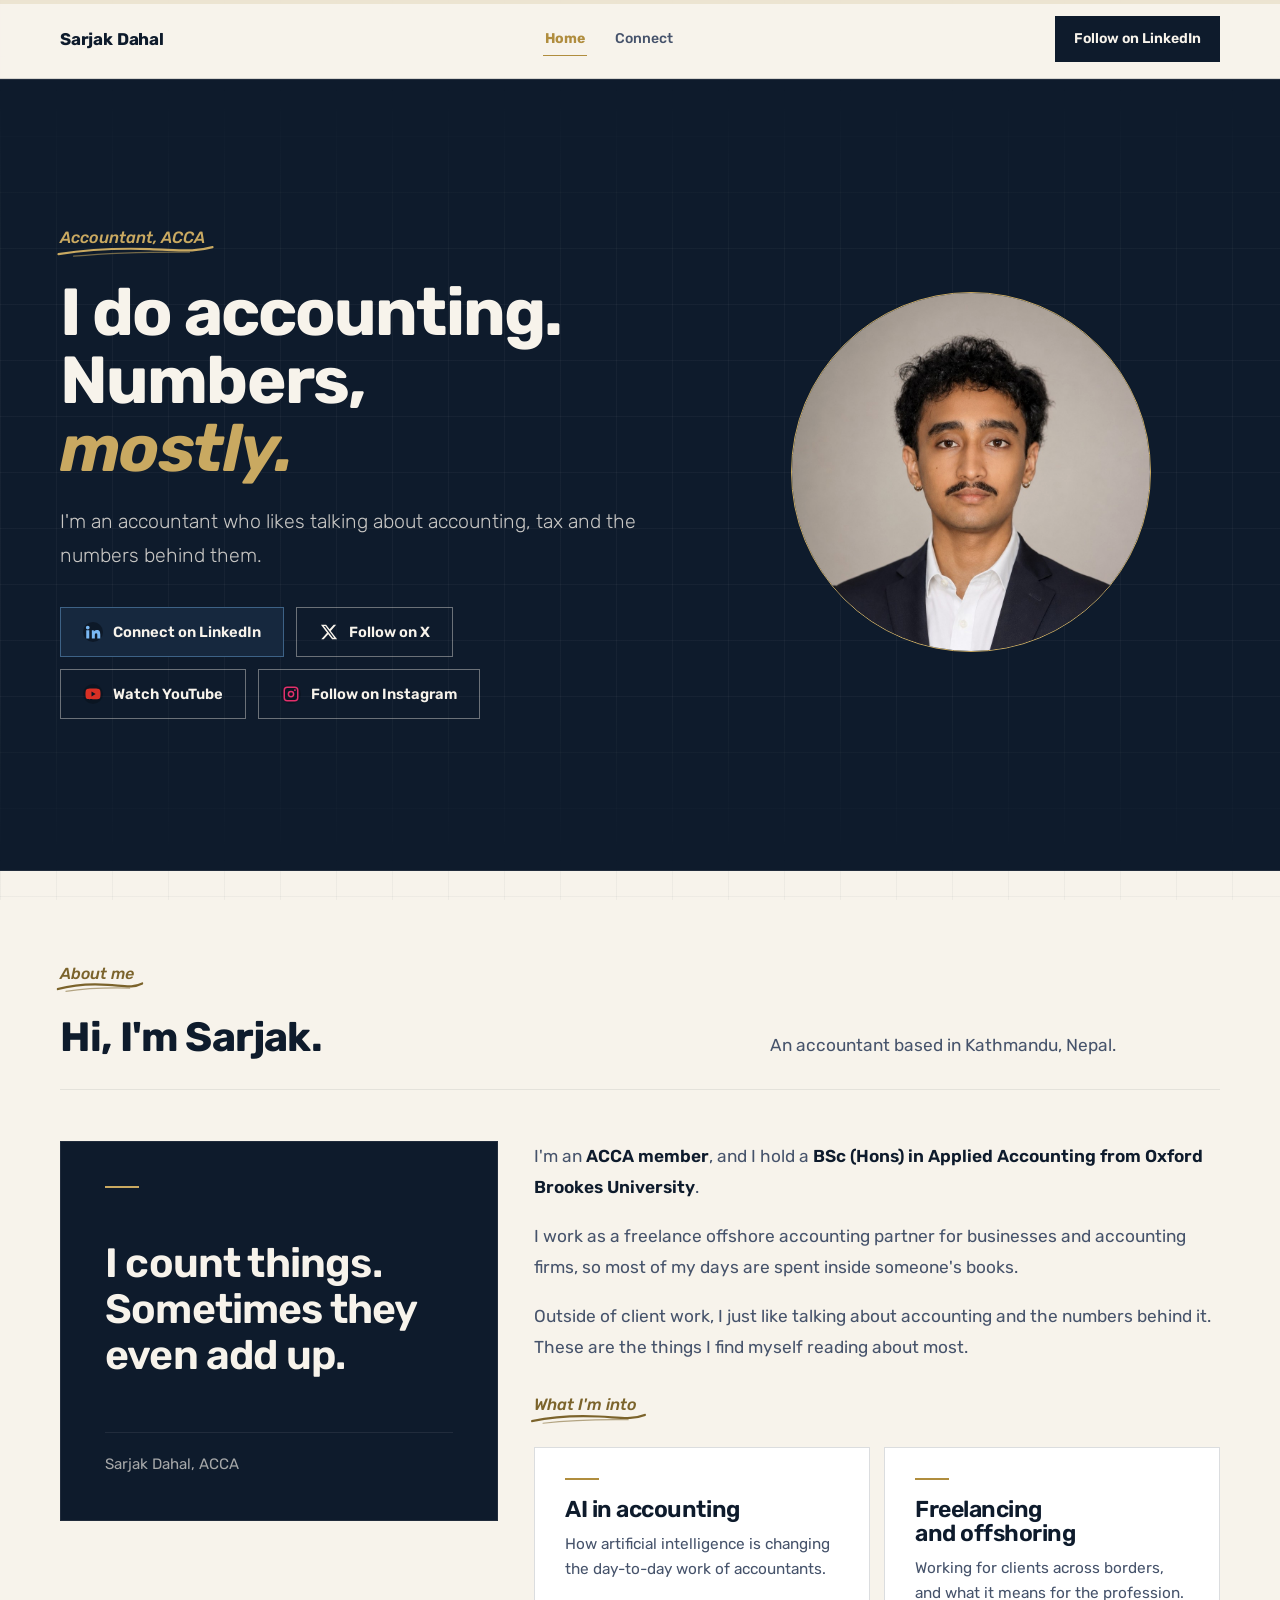
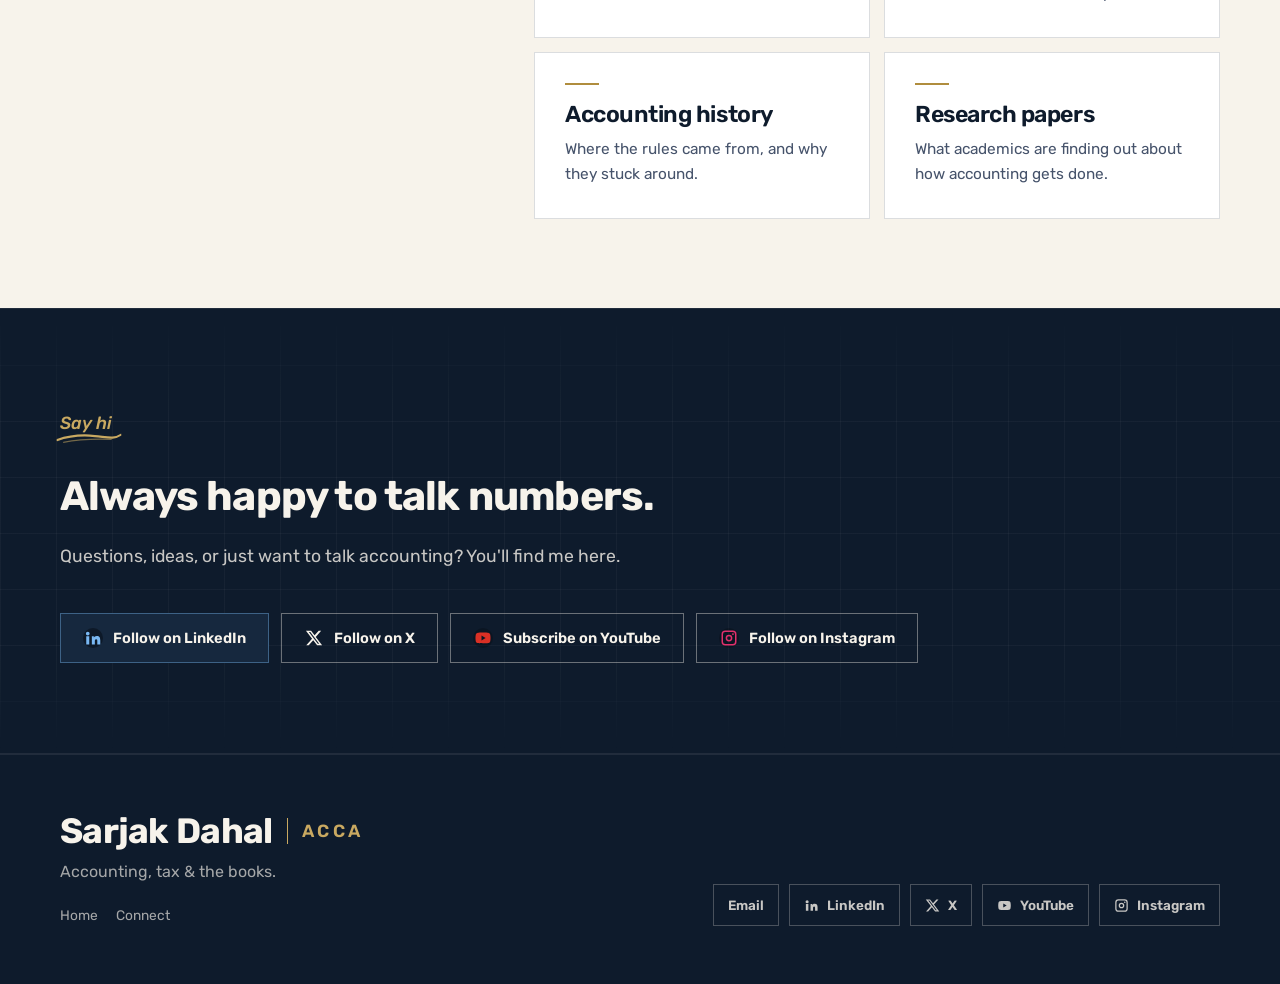
==== commit 8511e7e7: "Describe work as freelance offshore accounting partner Co-Authored-By: Claude Opus 5.5 <noreply@anth" ====
--- a/index.html
+++ b/index.html
@@ -139,7 +139,7 @@
               I'm an <strong>ACCA member</strong>, and I hold a <strong>BSc (Hons) in Applied Accounting from Oxford Brookes University</strong>.
             </p>
             <p>
-              I work as a freelance accountant for clients in the UK and US, so most of my days are spent inside someone's books.
+              I work as a freelance offshore accounting partner for businesses and accounting firms, so most of my days are spent inside someone's books.
             </p>
             <p>
               Outside of client work, I just like talking about accounting and the numbers behind it. These are the things I find myself reading about most.
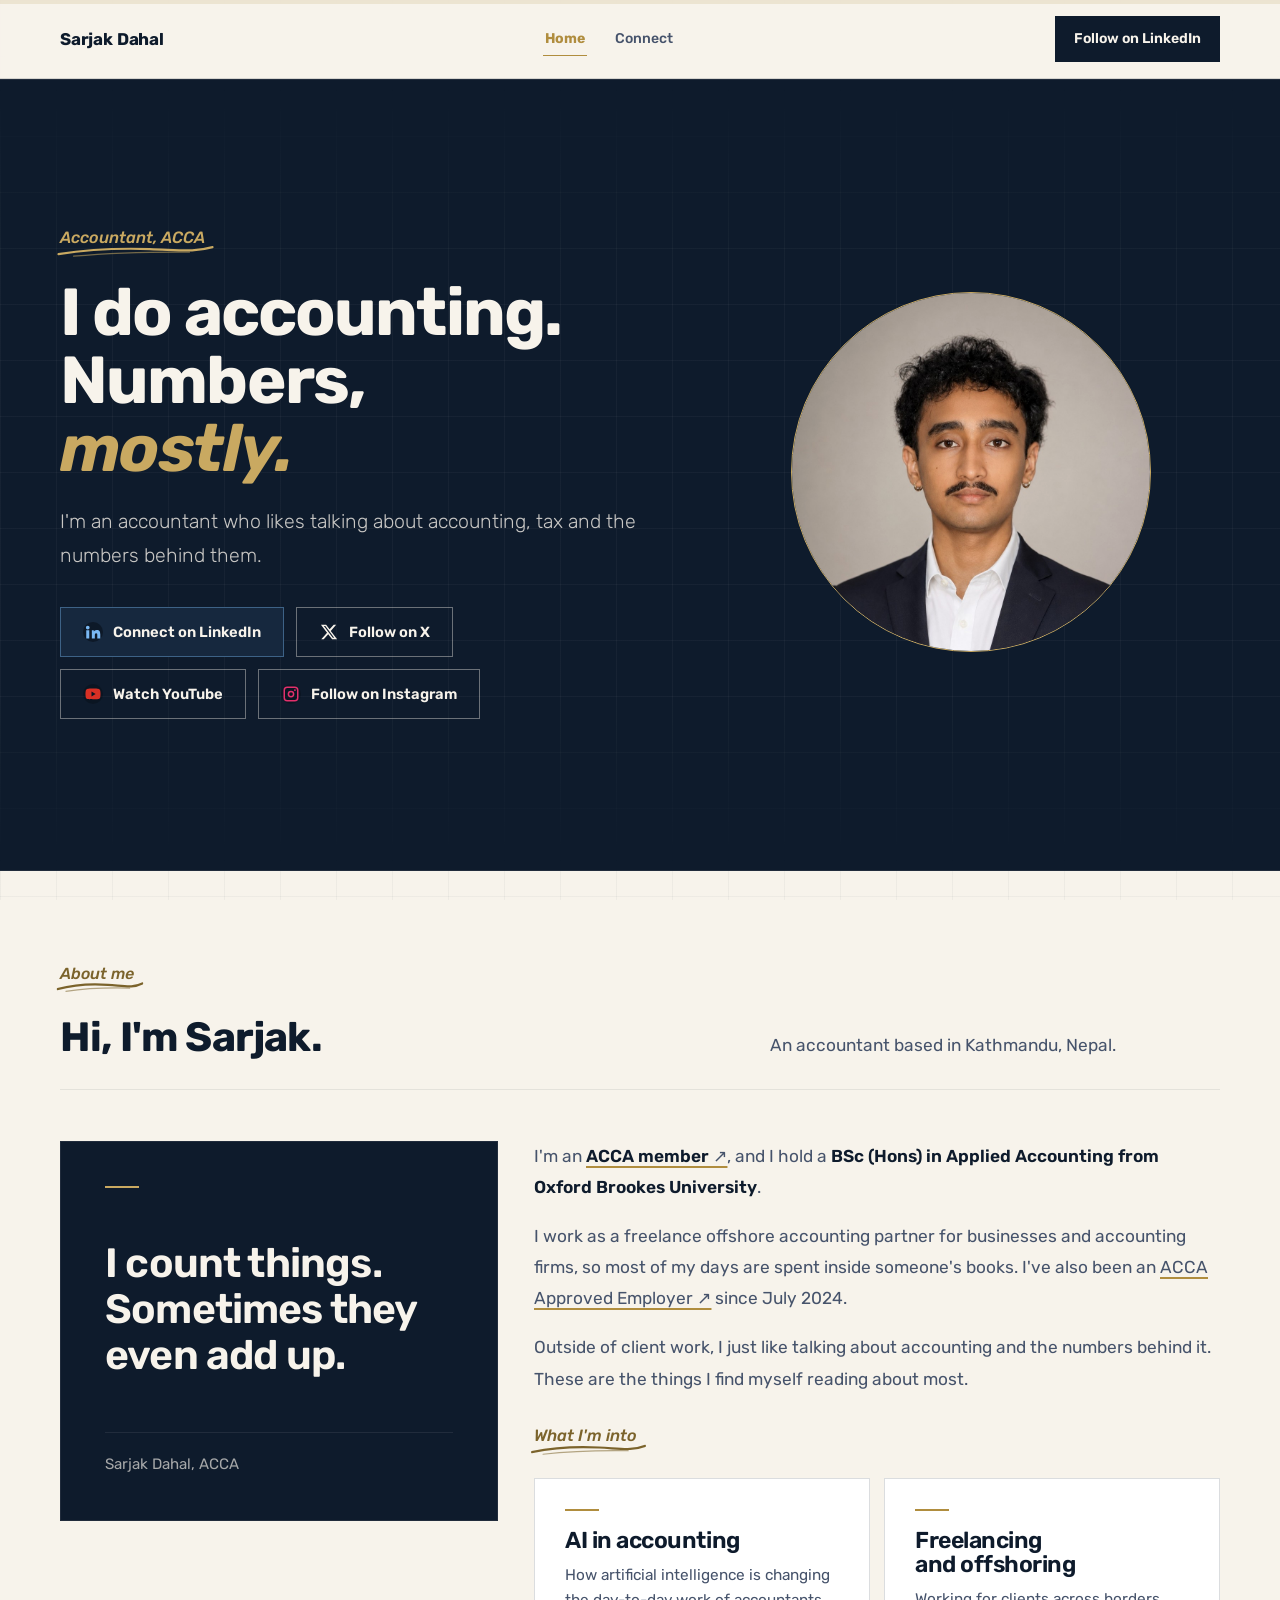
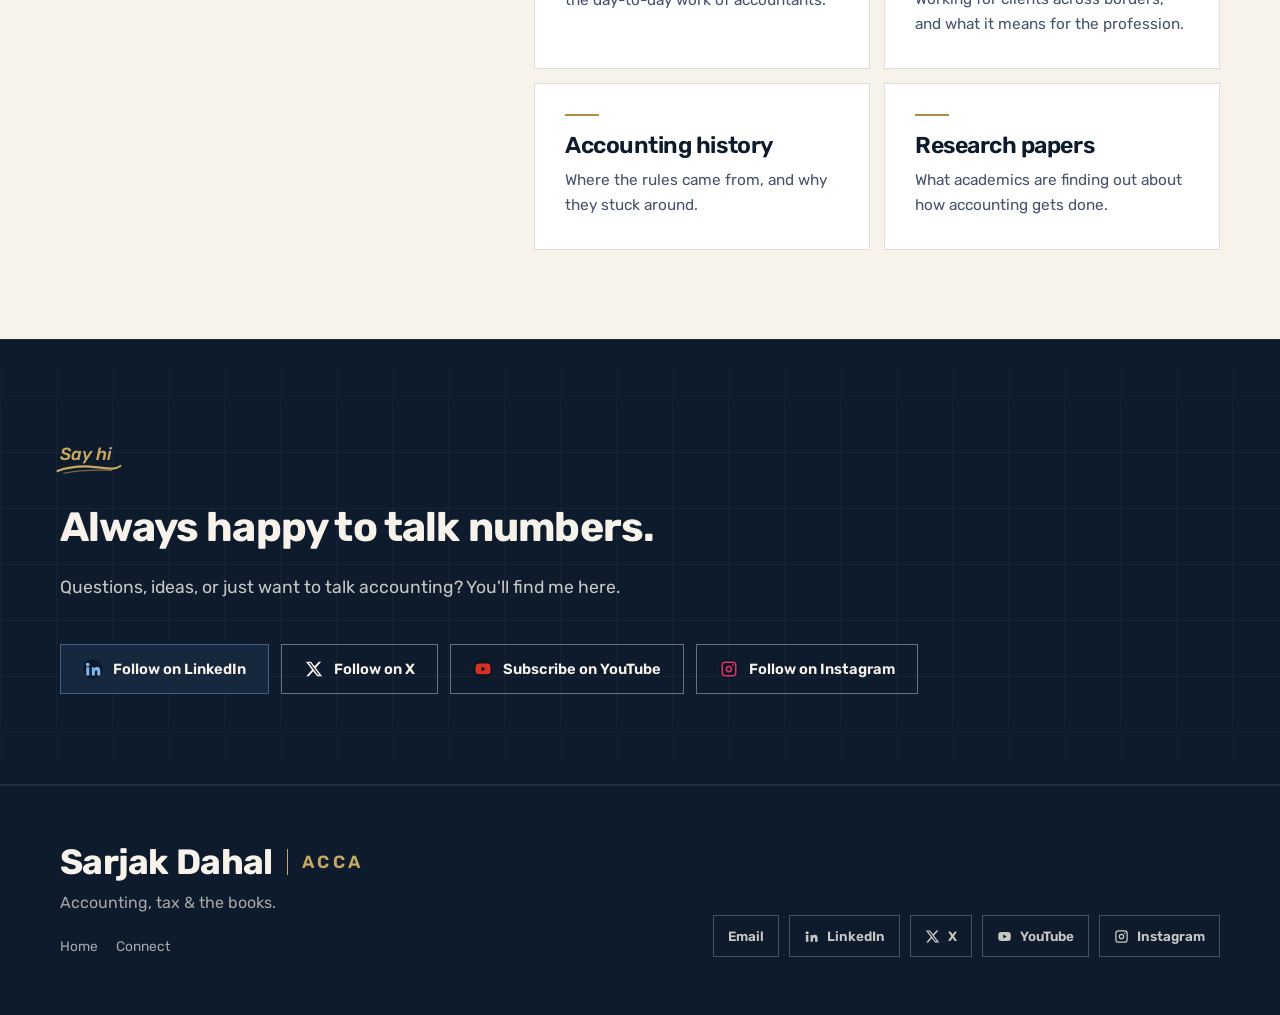
==== commit e9b6e18b: "Link ACCA membership and Approved Employer listings Co-Authored-By: Claude Opus 5.5 <noreply@anthrop" ====
--- a/index.html
+++ b/index.html
@@ -25,7 +25,7 @@
   <link rel="preconnect" href="https://fonts.googleapis.com">
   <link rel="preconnect" href="https://fonts.gstatic.com" crossorigin>
   <link rel="stylesheet" href="https://fonts.googleapis.com/css2?family=Rubik:wght@300..900&display=swap">
-  <link rel="stylesheet" href="/assets/css/site.css?v=20">
+  <link rel="stylesheet" href="/assets/css/site.css?v=21">
   <title>Sarjak Dahal | ACCA · Accounting, tax &amp; the books</title>
   <script type="application/ld+json">
     {
@@ -136,10 +136,10 @@
         <div>
           <div class="story" data-reveal style="--delay: 80ms;">
             <p>
-              I'm an <strong>ACCA member</strong>, and I hold a <strong>BSc (Hons) in Applied Accounting from Oxford Brookes University</strong>.
+              I'm an <a class="story-link" href="https://www.accaglobal.com/gb/en/member/find-an-accountant/directory-of-member/results.html?isocountry=NP&amp;FirstName=Sarjak&amp;Surname=Dahal&amp;Location=&amp;orby=fullNameAsc&amp;ipp=5&amp;pn=1&amp;hid=" target="_blank" rel="noopener noreferrer" aria-label="ACCA membership listing (opens ACCA's website)"><strong>ACCA member</strong><span aria-hidden="true">&nbsp;&#8599;</span></a>, and I hold a <strong>BSc (Hons) in Applied Accounting from Oxford Brookes University</strong>.
             </p>
             <p>
-              I work as a freelance offshore accounting partner for businesses and accounting firms, so most of my days are spent inside someone's books.
+              I work as a freelance offshore accounting partner for businesses and accounting firms, so most of my days are spent inside someone's books. I've also been an <a class="story-link" href="https://www.accaglobal.com/ie/en/help/approved-employer-details.html?id=32512351&amp;p=0&amp;td=false&amp;pd=false&amp;pcd=false&amp;aqd=false&amp;sa=false&amp;rc=1&amp;rs=10&amp;country=NP&amp;name=pentap&amp;g=false" target="_blank" rel="noopener noreferrer" aria-label="ACCA Approved Employer listing (opens ACCA's website)">ACCA Approved Employer<span aria-hidden="true">&nbsp;&#8599;</span></a> since July 2024.
             </p>
             <p>
               Outside of client work, I just like talking about accounting and the numbers behind it. These are the things I find myself reading about most.
--- a/assets/css/site.css
+++ b/assets/css/site.css
@@ -1651,3 +1651,19 @@
   line-height: 1.75;
 }
 
+
+/* Inline credential links in the About text: gold pen underline, small arrow */
+.story-link {
+  color: inherit;
+  text-decoration: underline;
+  text-decoration-color: var(--brass);
+  text-decoration-thickness: 1.5px;
+  text-underline-offset: 4px;
+  transition: color 0.2s var(--ease), text-decoration-color 0.2s var(--ease);
+}
+
+.story-link:hover,
+.story-link:focus-visible {
+  color: #7B632B;
+  text-decoration-color: #7B632B;
+}
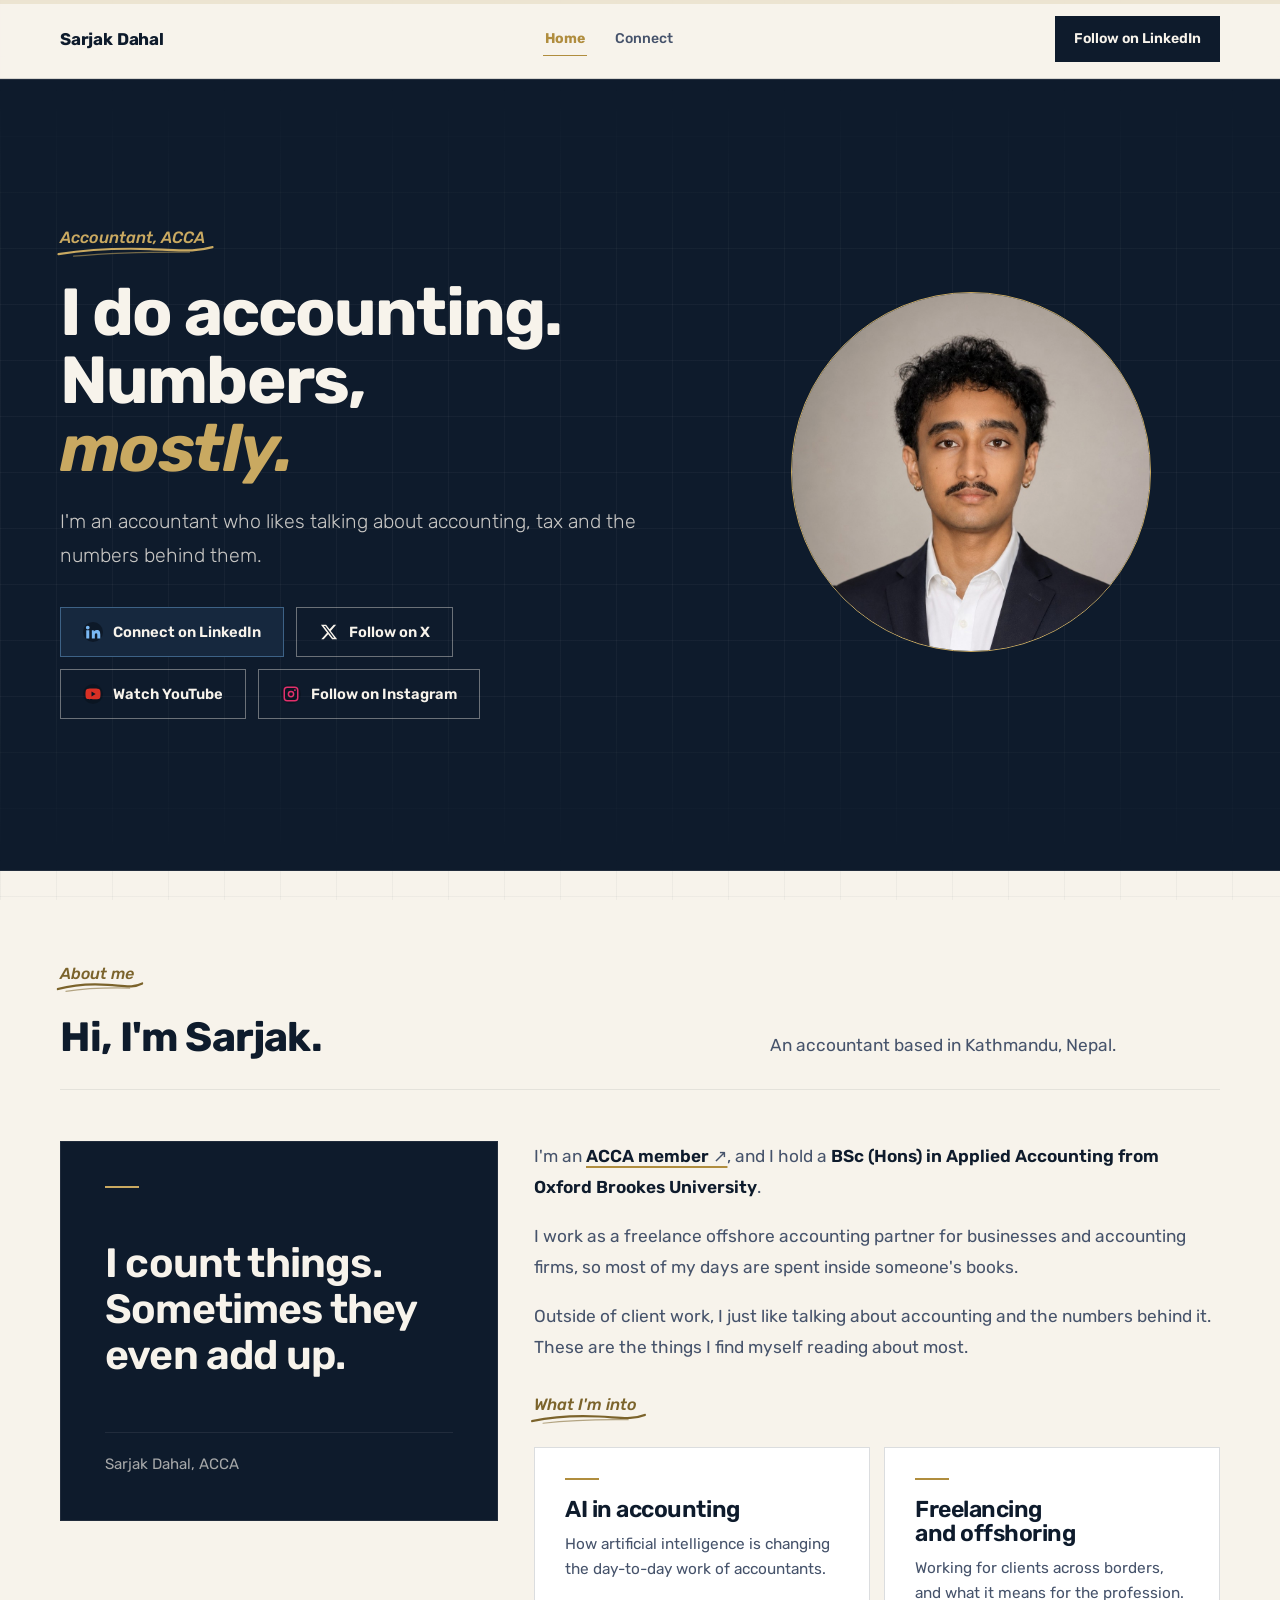
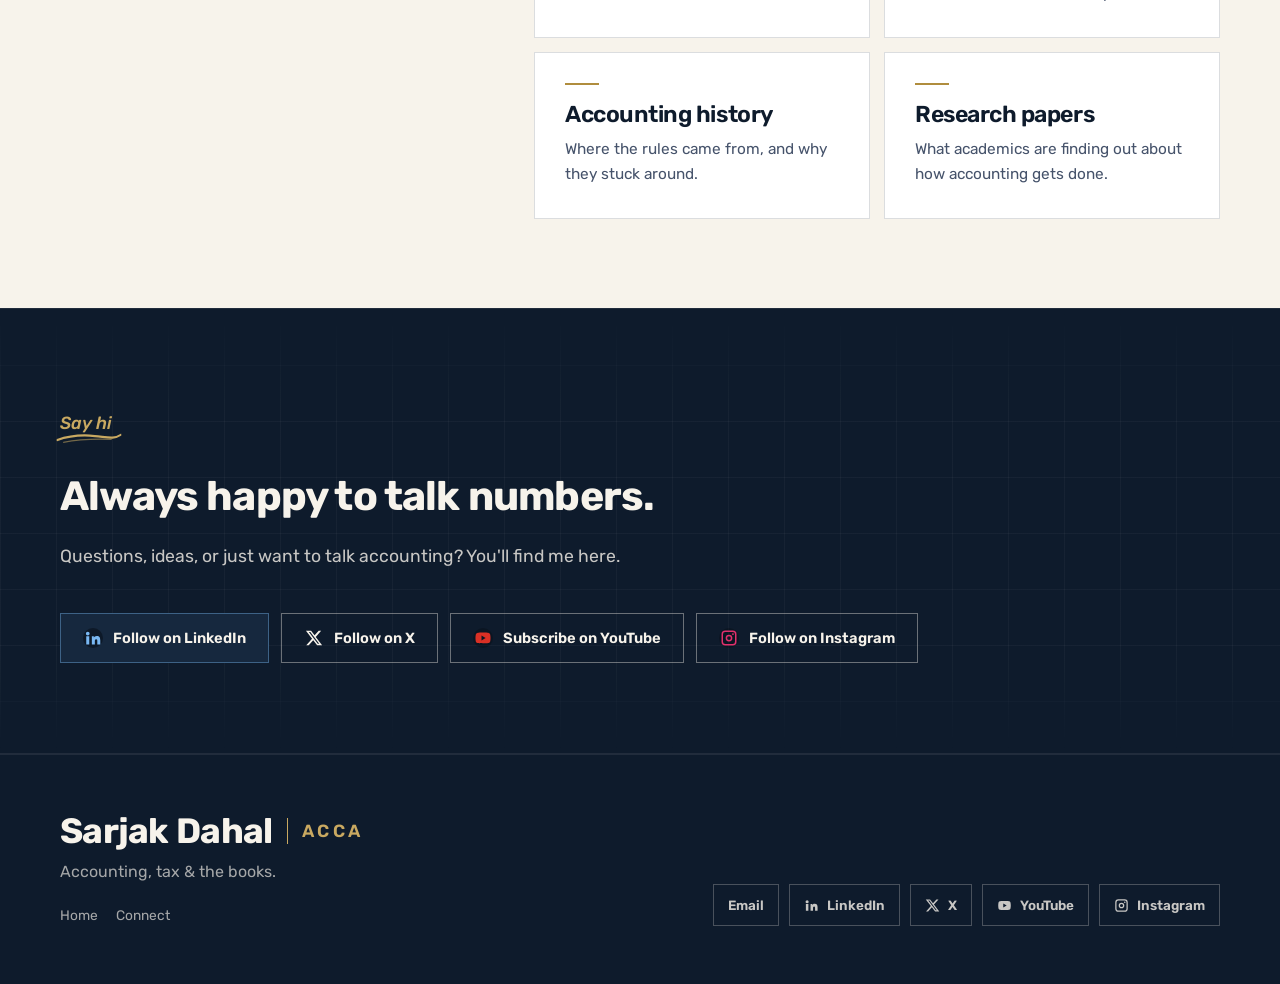
==== commit 95765341: "Remove ACCA Approved Employer mention Co-Authored-By: Claude Opus 5.5 <noreply@anthropic.com>" ====
--- a/index.html
+++ b/index.html
@@ -139,7 +139,7 @@
               I'm an <a class="story-link" href="https://www.accaglobal.com/gb/en/member/find-an-accountant/directory-of-member/results.html?isocountry=NP&amp;FirstName=Sarjak&amp;Surname=Dahal&amp;Location=&amp;orby=fullNameAsc&amp;ipp=5&amp;pn=1&amp;hid=" target="_blank" rel="noopener noreferrer" aria-label="ACCA membership listing (opens ACCA's website)"><strong>ACCA member</strong><span aria-hidden="true">&nbsp;&#8599;</span></a>, and I hold a <strong>BSc (Hons) in Applied Accounting from Oxford Brookes University</strong>.
             </p>
             <p>
-              I work as a freelance offshore accounting partner for businesses and accounting firms, so most of my days are spent inside someone's books. I've also been an <a class="story-link" href="https://www.accaglobal.com/ie/en/help/approved-employer-details.html?id=32512351&amp;p=0&amp;td=false&amp;pd=false&amp;pcd=false&amp;aqd=false&amp;sa=false&amp;rc=1&amp;rs=10&amp;country=NP&amp;name=pentap&amp;g=false" target="_blank" rel="noopener noreferrer" aria-label="ACCA Approved Employer listing (opens ACCA's website)">ACCA Approved Employer<span aria-hidden="true">&nbsp;&#8599;</span></a> since July 2024.
+              I work as a freelance offshore accounting partner for businesses and accounting firms, so most of my days are spent inside someone's books.
             </p>
             <p>
               Outside of client work, I just like talking about accounting and the numbers behind it. These are the things I find myself reading about most.
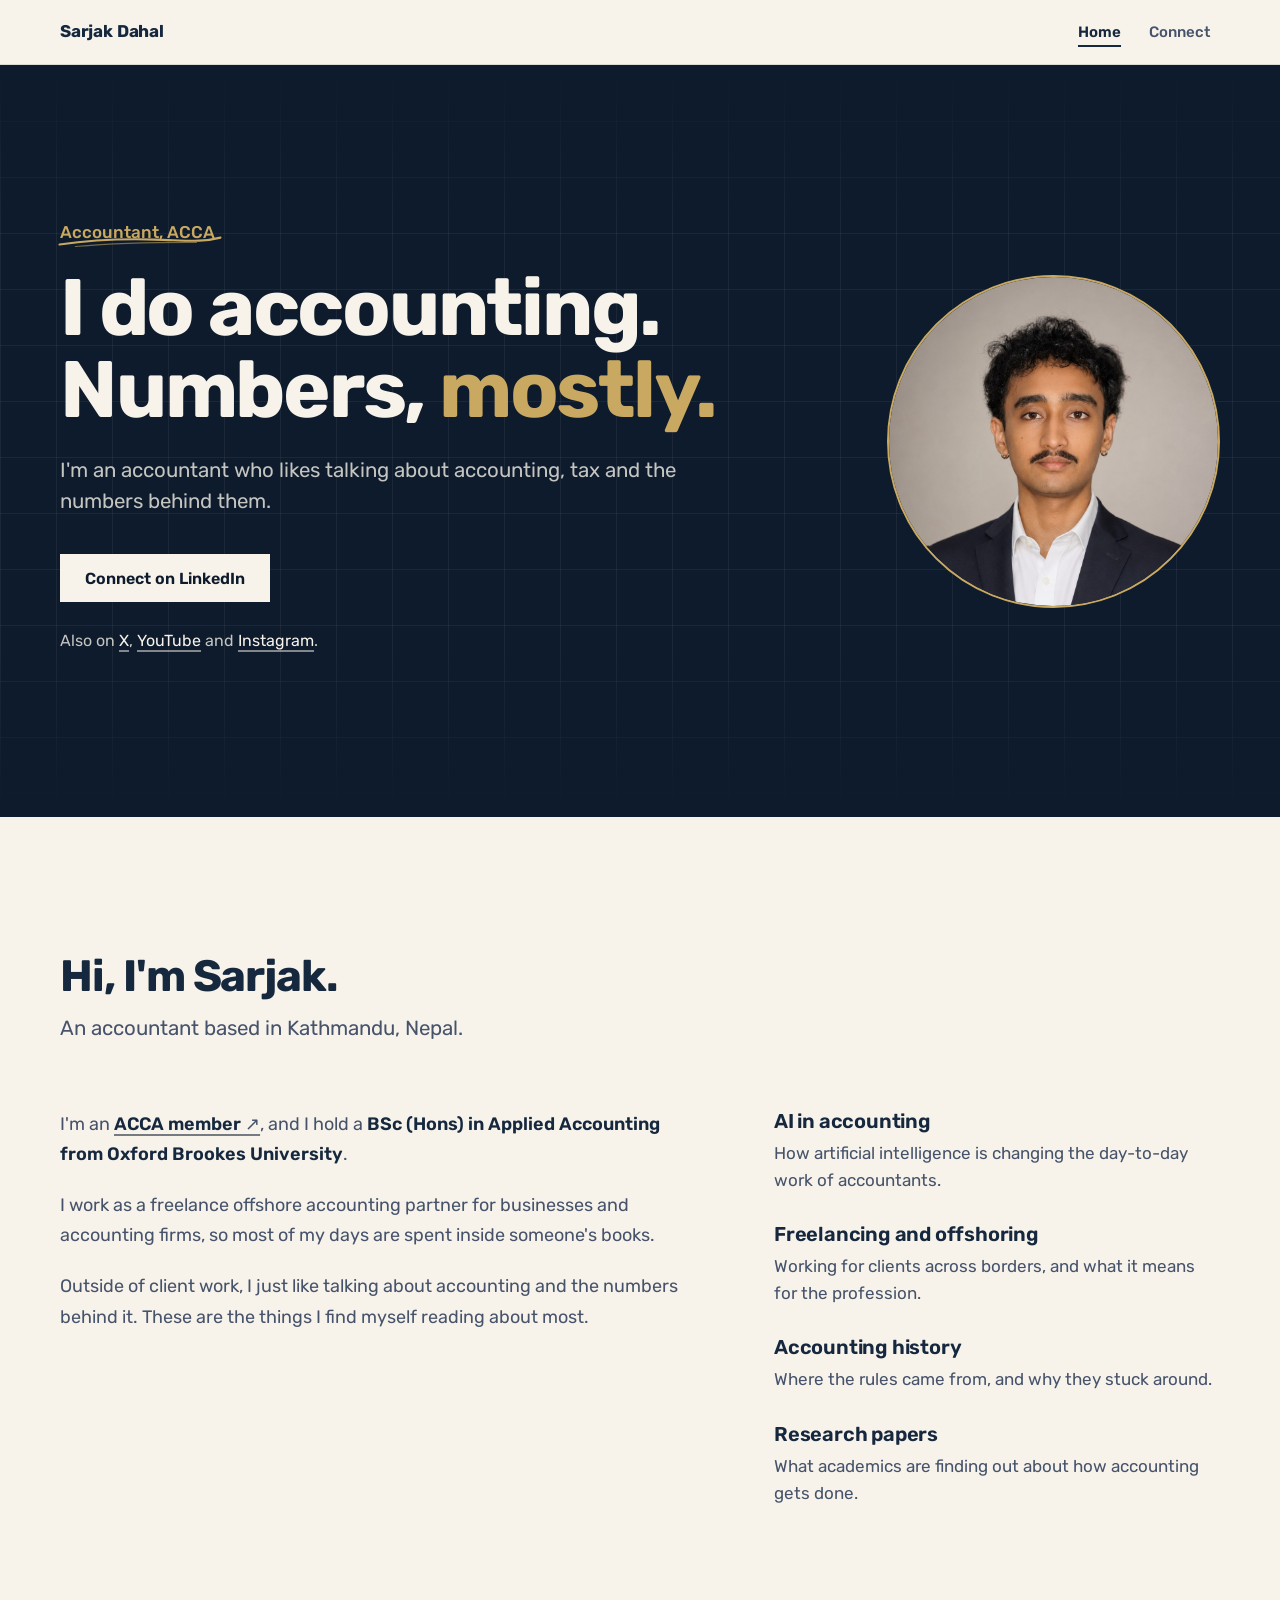
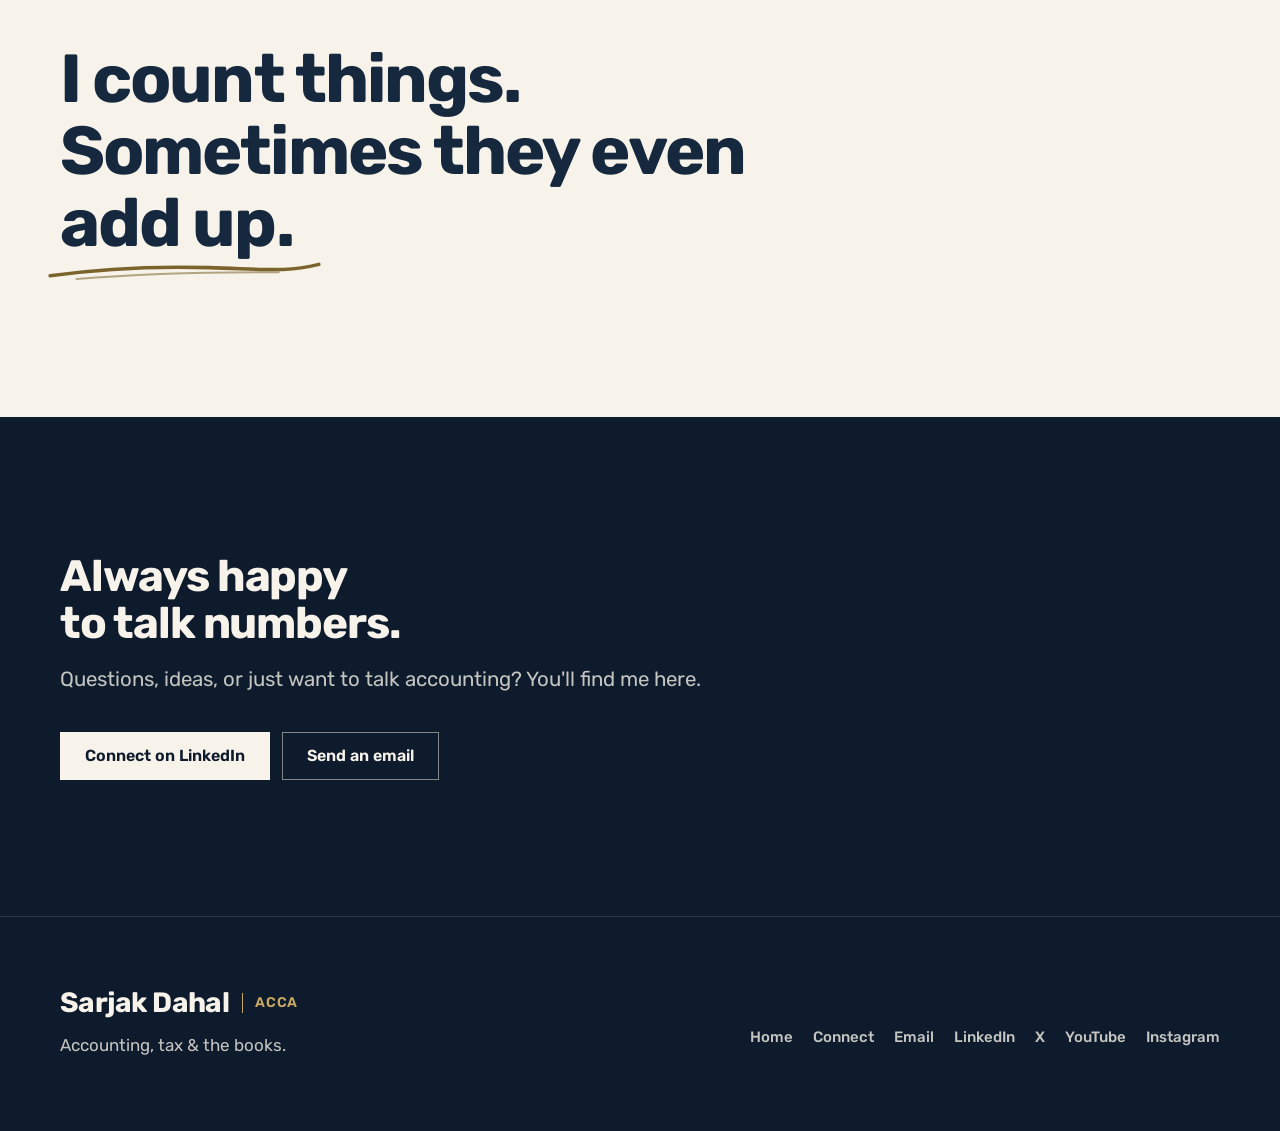
==== commit d8fcf15e: "Rebuild site to brand guidelines v5 Six colours (old gold retired for contrast), upright accent word" ====
--- a/index.html
+++ b/index.html
@@ -20,12 +20,13 @@
   <meta name="twitter:title" content="Sarjak Dahal | I do accounting. Numbers, mostly.">
   <meta name="twitter:description" content="An ACCA accountant who likes talking about accounting and the numbers behind it.">
   <meta name="twitter:image" content="https://sarjakdahal.com.np/assets/social-preview-v7.jpg">
-  <meta name="theme-color" content="#0E1B2C">
+  <meta name="theme-color" content="#F7F3EB" media="(prefers-color-scheme: light)">
+  <meta name="theme-color" content="#16283E" media="(prefers-color-scheme: dark)">
   <link rel="icon" href="data:image/svg+xml,%3Csvg xmlns='http://www.w3.org/2000/svg' viewBox='0 0 64 64'%3E%3Crect width='64' height='64' rx='16' fill='%23F7F3EB'/%3E%3Ccircle cx='32' cy='32' r='18' fill='%23B08D3E'/%3E%3Ccircle cx='32' cy='32' r='6' fill='%23F7F3EB'/%3E%3C/svg%3E">
   <link rel="preconnect" href="https://fonts.googleapis.com">
   <link rel="preconnect" href="https://fonts.gstatic.com" crossorigin>
-  <link rel="stylesheet" href="https://fonts.googleapis.com/css2?family=Rubik:wght@300..900&display=swap">
-  <link rel="stylesheet" href="/assets/css/site.css?v=21">
+  <link rel="stylesheet" href="https://fonts.googleapis.com/css2?family=Rubik:wght@400..700&display=swap">
+  <link rel="stylesheet" href="/assets/css/site.css?v=23">
   <title>Sarjak Dahal | ACCA · Accounting, tax &amp; the books</title>
   <script type="application/ld+json">
     {
@@ -47,195 +48,110 @@
 </head>
 <body>
   <a class="skip-link" href="#main">Skip to content</a>
-  <div class="progress" aria-hidden="true"><span class="progress__bar"></span></div>
-  <div class="cursor-glow" aria-hidden="true"></div>
 
   <header class="site-header">
     <nav class="nav" aria-label="Primary navigation">
-      <a class="brand-link" href="/" aria-label="Sarjak Dahal home">
-        <span>Sarjak Dahal</span>
-      </a>
+      <a class="brand-link" href="/">Sarjak Dahal</a>
       <div class="nav__links">
-        <a href="/" class="is-active" aria-current="page">Home</a>
+        <a href="/" aria-current="page">Home</a>
         <a href="/connect/">Connect</a>
       </div>
-      <a class="nav__cta" href="https://www.linkedin.com/in/sarjak-dahal-72773622a/" target="_blank" rel="noopener noreferrer">Follow on LinkedIn</a>
     </nav>
   </header>
 
   <main id="main">
-    <div class="dark-band dark-band--ruled">
-      <section id="hero" class="section section--hero" data-section>
-        <div class="hero">
-          <div class="hero__content">
-            <p class="eyebrow" data-reveal>Accountant, ACCA</p>
-            <h1>
-              <span class="line-mask"><span style="--delay: 80ms;">I do accounting.</span></span>
-              <span class="line-mask"><span style="--delay: 200ms;">Numbers,</span></span>
-              <span class="line-mask"><span style="--delay: 320ms;"><em class="accent">mostly.</em></span></span>
-            </h1>
-            <p class="hero__lead" data-reveal style="--delay: 160ms;">
-              I'm an accountant who likes talking about accounting, tax and the numbers behind them.
-            </p>
-            <div class="channel-actions" data-reveal style="--delay: 240ms;">
-              <a class="button button--primary button--linkedin" href="https://www.linkedin.com/in/sarjak-dahal-72773622a/" target="_blank" rel="noopener noreferrer">
-                <span class="button__icon" aria-hidden="true">
-                  <svg viewBox="0 0 24 24"><path d="M4.98 3.5a2.5 2.5 0 1 0 0 5 2.5 2.5 0 0 0 0-5ZM3 9.75h4v10.75H3V9.75Zm6.25 0h3.83v1.47h.05c.53-.95 1.84-1.95 3.79-1.95 4.05 0 4.8 2.66 4.8 6.12v5.11h-4v-4.53c0-1.08-.02-2.47-1.51-2.47-1.52 0-1.75 1.18-1.75 2.39v4.61h-4V9.75Z"/></svg>
-                </span>
-                Connect on LinkedIn
-              </a>
-              <a class="button button--ghost button--x" href="https://x.com/sarjakdahal" target="_blank" rel="noopener noreferrer">
-                <span class="button__icon" aria-hidden="true">
-                  <svg viewBox="0 0 24 24"><path d="M18.244 2.25h3.308l-7.227 8.26 8.502 11.24H16.17l-5.214-6.817L4.99 21.75H1.68l7.73-8.835L1.254 2.25H8.08l4.713 6.231zm-1.161 17.52h1.833L7.084 4.126H5.117z"/></svg>
-                </span>
-                Follow on X
-              </a>
-              <a class="button button--ghost button--youtube" href="https://www.youtube.com/@sarjakdahal6572" target="_blank" rel="noopener noreferrer">
-                <span class="button__icon" aria-hidden="true">
-                  <svg viewBox="0 0 24 24"><path d="M21.58 7.18a2.78 2.78 0 0 0-1.96-1.97C17.89 4.75 12 4.75 12 4.75s-5.89 0-7.62.46a2.78 2.78 0 0 0-1.96 1.97A29 29 0 0 0 1.95 12a29 29 0 0 0 .47 4.82 2.78 2.78 0 0 0 1.96 1.97c1.73.46 7.62.46 7.62.46s5.89 0 7.62-.46a2.78 2.78 0 0 0 1.96-1.97A29 29 0 0 0 22.05 12a29 29 0 0 0-.47-4.82ZM10 15.25v-6.5L15.5 12 10 15.25Z"/></svg>
-                </span>
-                Watch YouTube
-              </a>
-              <a class="button button--ghost button--instagram" href="https://www.instagram.com/sarjakacca/" target="_blank" rel="noopener noreferrer">
-                <span class="button__icon" aria-hidden="true">
-                  <svg viewBox="0 0 24 24" fill-rule="evenodd"><path d="M7 2h10a5 5 0 0 1 5 5v10a5 5 0 0 1-5 5H7a5 5 0 0 1-5-5V7a5 5 0 0 1 5-5Zm0 2a3 3 0 0 0-3 3v10a3 3 0 0 0 3 3h10a3 3 0 0 0 3-3V7a3 3 0 0 0-3-3H7Zm5 3.5a4.5 4.5 0 1 1 0 9 4.5 4.5 0 0 1 0-9Zm0 2a2.5 2.5 0 1 0 0 5 2.5 2.5 0 0 0 0-5Zm5.25-4a1.25 1.25 0 1 1 0 2.5 1.25 1.25 0 0 1 0-2.5Z"/></svg>
-                </span>
-                Follow on Instagram
-              </a>
-            </div>
+    <div class="band-dark hero-band">
+      <section class="section hero" aria-labelledby="hero-title">
+        <div class="hero__content">
+          <p class="pen">Accountant, ACCA</p>
+          <h1 id="hero-title">
+            <span class="line"><span style="--delay: 80ms;">I do accounting.</span></span>
+            <span class="line"><span style="--delay: 200ms;">Numbers, <em class="accent">mostly.</em></span></span>
+          </h1>
+          <p class="lead">I'm an accountant who likes talking about accounting, tax and the numbers behind them.</p>
+          <div class="actions">
+            <a class="button button--primary" href="https://www.linkedin.com/in/sarjak-dahal-72773622a/" target="_blank" rel="noopener noreferrer">Connect on LinkedIn</a>
           </div>
-
-          <aside class="brand-orbit" aria-label="Brand portrait">
-            <div class="profile-frame">
-              <div class="profile-frame__mask">
-                <img class="profile-frame__image" data-reveal style="--delay: 200ms;" src="/assets/profile-headshot-passport.jpg" alt="Portrait of Sarjak Dahal in warm natural light" width="1000" height="1000" fetchpriority="high" decoding="async">
-              </div>
-            </div>
-          </aside>
+          <p class="also">Also on <a class="text-link" href="https://x.com/sarjakdahal" target="_blank" rel="noopener noreferrer">X</a>, <a class="text-link" href="https://www.youtube.com/@sarjakdahal6572" target="_blank" rel="noopener noreferrer">YouTube</a> and <a class="text-link" href="https://www.instagram.com/sarjakacca/" target="_blank" rel="noopener noreferrer">Instagram</a>.</p>
+        </div>
+        <div class="portrait">
+          <img src="/assets/profile-headshot-passport.jpg" alt="Sarjak Dahal in a navy suit" width="1000" height="1000" fetchpriority="high" decoding="async">
         </div>
       </section>
     </div>
 
-    <section id="about" class="section" data-section>
-      <div class="section-heading">
-        <div>
-          <p class="eyebrow" data-reveal>About me</p>
-          <h2 data-reveal style="--delay: 80ms;">Hi, I'm Sarjak.</h2>
-        </div>
-        <p data-reveal style="--delay: 160ms;">
-          An accountant based in Kathmandu, Nepal.
-        </p>
+    <section id="about" class="section" aria-labelledby="about-title">
+      <div class="about-head">
+        <h2 id="about-title">Hi, I'm Sarjak.</h2>
+        <p class="lead">An accountant based in Kathmandu, Nepal.</p>
       </div>
 
       <div class="about-grid">
-        <aside class="quote-panel" data-reveal>
-          <blockquote>I count things. Sometimes they even add up.</blockquote>
-          <cite>Sarjak Dahal, ACCA</cite>
-        </aside>
+        <div class="story">
+          <p>
+            I'm an <a class="text-link" href="https://www.accaglobal.com/gb/en/member/find-an-accountant/directory-of-member/results.html?isocountry=NP&amp;FirstName=Sarjak&amp;Surname=Dahal&amp;Location=&amp;orby=fullNameAsc&amp;ipp=5&amp;pn=1&amp;hid=" target="_blank" rel="noopener noreferrer"><strong>ACCA member</strong>&nbsp;<span aria-hidden="true">&#8599;</span><span class="visually-hidden"> (opens ACCA's member directory)</span></a>, and I hold a <strong>BSc (Hons) in Applied Accounting from Oxford Brookes University</strong>.
+          </p>
+          <p>
+            I work as a freelance offshore accounting partner for businesses and accounting firms, so most of my days are spent inside someone's books.
+          </p>
+          <p>
+            Outside of client work, I just like talking about accounting and the numbers behind it. These are the things I find myself reading about most.
+          </p>
+        </div>
 
-        <div>
-          <div class="story" data-reveal style="--delay: 80ms;">
-            <p>
-              I'm an <a class="story-link" href="https://www.accaglobal.com/gb/en/member/find-an-accountant/directory-of-member/results.html?isocountry=NP&amp;FirstName=Sarjak&amp;Surname=Dahal&amp;Location=&amp;orby=fullNameAsc&amp;ipp=5&amp;pn=1&amp;hid=" target="_blank" rel="noopener noreferrer" aria-label="ACCA membership listing (opens ACCA's website)"><strong>ACCA member</strong><span aria-hidden="true">&nbsp;&#8599;</span></a>, and I hold a <strong>BSc (Hons) in Applied Accounting from Oxford Brookes University</strong>.
-            </p>
-            <p>
-              I work as a freelance offshore accounting partner for businesses and accounting firms, so most of my days are spent inside someone's books.
-            </p>
-            <p>
-              Outside of client work, I just like talking about accounting and the numbers behind it. These are the things I find myself reading about most.
-            </p>
-          </div>
+        <ul class="reading" aria-label="What I read about">
+          <li>
+            <h3>AI in accounting</h3>
+            <p>How artificial intelligence is changing the day-to-day work of accountants.</p>
+          </li>
+          <li>
+            <h3>Freelancing and offshoring</h3>
+            <p>Working for clients across borders, and what it means for the profession.</p>
+          </li>
+          <li>
+            <h3>Accounting history</h3>
+            <p>Where the rules came from, and why they stuck around.</p>
+          </li>
+          <li>
+            <h3>Research papers</h3>
+            <p>What academics are finding out about how accounting gets done.</p>
+          </li>
+        </ul>
+      </div>
 
-          <p class="eyebrow" data-reveal style="margin-top: 32px;">What I'm into</p>
-          <div class="principles principles--compact">
-            <article class="principle" data-reveal style="--delay: 120ms;">
-              <h3>AI in accounting</h3>
-              <p>How artificial intelligence is changing the day-to-day work of accountants.</p>
-            </article>
-            <article class="principle" data-reveal style="--delay: 180ms;">
-              <h3>Freelancing and offshoring</h3>
-              <p>Working for clients across borders, and what it means for the profession.</p>
-            </article>
-            <article class="principle" data-reveal style="--delay: 240ms;">
-              <h3>Accounting history</h3>
-              <p>Where the rules came from, and why they stuck around.</p>
-            </article>
-            <article class="principle" data-reveal style="--delay: 300ms;">
-              <h3>Research papers</h3>
-              <p>What academics are finding out about how accounting gets done.</p>
-            </article>
-          </div>
-        </div>
-      </div>
+      <p class="statement">I count things. Sometimes they even <span class="pen-word">add up.</span></p>
     </section>
 
-    <div class="dark-band cta-band dark-band--ruled">
-      <section id="follow" class="section" data-section>
-        <p class="eyebrow" data-reveal>Say hi</p>
-        <h2 data-reveal style="--delay: 80ms;">Always happy to talk numbers.</h2>
-        <p data-reveal style="--delay: 160ms;">Questions, ideas, or just want to talk accounting? You'll find me here.</p>
-        <div class="channel-actions" data-reveal style="--delay: 240ms;">
-          <a class="button button--primary button--linkedin" href="https://www.linkedin.com/in/sarjak-dahal-72773622a/" target="_blank" rel="noopener noreferrer">
-            <span class="button__icon" aria-hidden="true">
-              <svg viewBox="0 0 24 24"><path d="M4.98 3.5a2.5 2.5 0 1 0 0 5 2.5 2.5 0 0 0 0-5ZM3 9.75h4v10.75H3V9.75Zm6.25 0h3.83v1.47h.05c.53-.95 1.84-1.95 3.79-1.95 4.05 0 4.8 2.66 4.8 6.12v5.11h-4v-4.53c0-1.08-.02-2.47-1.51-2.47-1.52 0-1.75 1.18-1.75 2.39v4.61h-4V9.75Z"/></svg>
-            </span>
-            Follow on LinkedIn
-          </a>
-          <a class="button button--ghost button--x" href="https://x.com/sarjakdahal" target="_blank" rel="noopener noreferrer">
-            <span class="button__icon" aria-hidden="true">
-              <svg viewBox="0 0 24 24"><path d="M18.244 2.25h3.308l-7.227 8.26 8.502 11.24H16.17l-5.214-6.817L4.99 21.75H1.68l7.73-8.835L1.254 2.25H8.08l4.713 6.231zm-1.161 17.52h1.833L7.084 4.126H5.117z"/></svg>
-            </span>
-            Follow on X
-          </a>
-          <a class="button button--ghost button--youtube" href="https://www.youtube.com/@sarjakdahal6572" target="_blank" rel="noopener noreferrer">
-            <span class="button__icon" aria-hidden="true">
-              <svg viewBox="0 0 24 24"><path d="M21.58 7.18a2.78 2.78 0 0 0-1.96-1.97C17.89 4.75 12 4.75 12 4.75s-5.89 0-7.62.46a2.78 2.78 0 0 0-1.96 1.97A29 29 0 0 0 1.95 12a29 29 0 0 0 .47 4.82 2.78 2.78 0 0 0 1.96 1.97c1.73.46 7.62.46 7.62.46s5.89 0 7.62-.46a2.78 2.78 0 0 0 1.96-1.97A29 29 0 0 0 22.05 12a29 29 0 0 0-.47-4.82ZM10 15.25v-6.5L15.5 12 10 15.25Z"/></svg>
-            </span>
-            Subscribe on YouTube
-          </a>
-          <a class="button button--ghost button--instagram" href="https://www.instagram.com/sarjakacca/" target="_blank" rel="noopener noreferrer">
-            <span class="button__icon" aria-hidden="true">
-              <svg viewBox="0 0 24 24" fill-rule="evenodd"><path d="M7 2h10a5 5 0 0 1 5 5v10a5 5 0 0 1-5 5H7a5 5 0 0 1-5-5V7a5 5 0 0 1 5-5Zm0 2a3 3 0 0 0-3 3v10a3 3 0 0 0 3 3h10a3 3 0 0 0 3-3V7a3 3 0 0 0-3-3H7Zm5 3.5a4.5 4.5 0 1 1 0 9 4.5 4.5 0 0 1 0-9Zm0 2a2.5 2.5 0 1 0 0 5 2.5 2.5 0 0 0 0-5Zm5.25-4a1.25 1.25 0 1 1 0 2.5 1.25 1.25 0 0 1 0-2.5Z"/></svg>
-            </span>
-            Follow on Instagram
-          </a>
+    <div class="band-dark">
+      <section class="section say-hi" aria-labelledby="say-hi-title">
+        <h2 id="say-hi-title">Always happy to talk numbers.</h2>
+        <p class="lead">Questions, ideas, or just want to talk accounting? You'll find me here.</p>
+        <div class="actions">
+          <a class="button button--primary" href="https://www.linkedin.com/in/sarjak-dahal-72773622a/" target="_blank" rel="noopener noreferrer">Connect on LinkedIn</a>
+          <a class="button" href="mailto:sarjakdahal21@gmail.com">Send an email</a>
         </div>
       </section>
     </div>
   </main>
 
-  <footer class="site-footer" data-section>
+  <footer class="site-footer band-dark">
     <div class="footer-inner">
       <div>
-        <span class="signature">Sarjak Dahal<span class="signature__tick" aria-hidden="true"></span><span class="signature__cred">ACCA</span></span>
+        <span class="signature">Sarjak Dahal<i aria-hidden="true"></i><b>ACCA</b></span>
         <p>Accounting, tax &amp; the books.</p>
-        <nav class="footer-nav" aria-label="Footer navigation">
-          <a href="/">Home</a>
-          <a href="/connect/">Connect</a>
-        </nav>
       </div>
-      <div class="footer-links" aria-label="Footer links">
+      <nav class="footer-links" aria-label="Footer links">
+        <a href="/">Home</a>
+        <a href="/connect/">Connect</a>
         <a href="mailto:sarjakdahal21@gmail.com">Email</a>
-        <a href="https://www.linkedin.com/in/sarjak-dahal-72773622a/" target="_blank" rel="noopener noreferrer">
-          <svg viewBox="0 0 24 24" aria-hidden="true"><path d="M4.98 3.5a2.5 2.5 0 1 0 0 5 2.5 2.5 0 0 0 0-5ZM3 9.75h4v10.75H3V9.75Zm6.25 0h3.83v1.47h.05c.53-.95 1.84-1.95 3.79-1.95 4.05 0 4.8 2.66 4.8 6.12v5.11h-4v-4.53c0-1.08-.02-2.47-1.51-2.47-1.52 0-1.75 1.18-1.75 2.39v4.61h-4V9.75Z"/></svg>
-          LinkedIn
-        </a>
-        <a href="https://x.com/sarjakdahal" target="_blank" rel="noopener noreferrer">
-          <svg viewBox="0 0 24 24" aria-hidden="true"><path d="M18.244 2.25h3.308l-7.227 8.26 8.502 11.24H16.17l-5.214-6.817L4.99 21.75H1.68l7.73-8.835L1.254 2.25H8.08l4.713 6.231zm-1.161 17.52h1.833L7.084 4.126H5.117z"/></svg>
-          X
-        </a>
-        <a href="https://www.youtube.com/@sarjakdahal6572" target="_blank" rel="noopener noreferrer">
-          <svg viewBox="0 0 24 24" aria-hidden="true"><path d="M21.58 7.18a2.78 2.78 0 0 0-1.96-1.97C17.89 4.75 12 4.75 12 4.75s-5.89 0-7.62.46a2.78 2.78 0 0 0-1.96 1.97A29 29 0 0 0 1.95 12a29 29 0 0 0 .47 4.82 2.78 2.78 0 0 0 1.96 1.97c1.73.46 7.62.46 7.62.46s5.89 0 7.62-.46a2.78 2.78 0 0 0 1.96-1.97A29 29 0 0 0 22.05 12a29 29 0 0 0-.47-4.82ZM10 15.25v-6.5L15.5 12 10 15.25Z"/></svg>
-          YouTube
-        </a>
-        <a href="https://www.instagram.com/sarjakacca/" target="_blank" rel="noopener noreferrer">
-          <svg viewBox="0 0 24 24" fill-rule="evenodd"><path d="M7 2h10a5 5 0 0 1 5 5v10a5 5 0 0 1-5 5H7a5 5 0 0 1-5-5V7a5 5 0 0 1 5-5Zm0 2a3 3 0 0 0-3 3v10a3 3 0 0 0 3 3h10a3 3 0 0 0 3-3V7a3 3 0 0 0-3-3H7Zm5 3.5a4.5 4.5 0 1 1 0 9 4.5 4.5 0 0 1 0-9Zm0 2a2.5 2.5 0 1 0 0 5 2.5 2.5 0 0 0 0-5Zm5.25-4a1.25 1.25 0 1 1 0 2.5 1.25 1.25 0 0 1 0-2.5Z"/></svg>
-          Instagram
-        </a>
-      </div>
+        <a href="https://www.linkedin.com/in/sarjak-dahal-72773622a/" target="_blank" rel="noopener noreferrer">LinkedIn</a>
+        <a href="https://x.com/sarjakdahal" target="_blank" rel="noopener noreferrer">X</a>
+        <a href="https://www.youtube.com/@sarjakdahal6572" target="_blank" rel="noopener noreferrer">YouTube</a>
+        <a href="https://www.instagram.com/sarjakacca/" target="_blank" rel="noopener noreferrer">Instagram</a>
+      </nav>
     </div>
   </footer>
 
-  <script src="/assets/js/site.js?v=17" defer></script>
+  <script src="/assets/js/site.js?v=18" defer></script>
 </body>
 </html>
--- a/assets/css/site.css
+++ b/assets/css/site.css
@@ -1,104 +1,115 @@
-/* Sarjak Dahal — shared site styles
-   Sarjak Dahal Design System v1.1 (see Claude Database/Carousel Automation/design_system.md).
-   Navy & gold ledger system: Rubik only, sharp edges, no shadows, hairline structure,
-   ghost math-grid fields, label chips, named opacity scale.
-   v18: design-system conformance pass (chips, tick signature, grid field, shadows removed). */
+/* Sarjak Dahal: site styles (brand guidelines v5, Videos/brand/brand-guidelines.md).
+   Six colours, Rubik only, square corners, flat colour. Gold is soft gold on navy
+   and deep gold on ivory, nothing else. The hero is the cover: graph-paper grid,
+   the pen label and the accent word. Every other gold element is the pen mark,
+   used once, on "add up." No icons, cards, glass, shadows or scroll effects. */
 
 :root {
-  /* Palette — design-system tokens */
-  --ink: #0E1B2C;          /* surface — deep ledger-ink navy */
-  --ink-2: #16283E;        /* primary — raised navy panel */
-  --ivory: #F7F3EB;        /* light — warm paper canvas */
-  --white: #FFFFFF;
-  --brass: #B08D3E;        /* accent */
-  --brass-soft: #C9A961;   /* accent tint, on dark surfaces */
-  --slate: #46536B;        /* secondary — body text on light */
-
-  /* Named opacity scale: ghost .04 · hairline .08 · chip .15 · border .25
-     · muted .40 · soft .50 · subtle .65 · strong .80 */
-  --hairline: rgba(14, 27, 44, 0.08);
-  --line: rgba(14, 27, 44, 0.15);
-  --line-strong: rgba(14, 27, 44, 0.25);
-  --line-dark: rgba(247, 243, 235, 0.25);
-  --line-dark-soft: rgba(247, 243, 235, 0.08);
-
-  /* Aliases kept for existing markup */
-  --primary: var(--ink-2);
-  --secondary: var(--slate);
-  --accent: var(--brass);
-  --accent-tint: var(--brass-soft);
-  --surface: var(--ink);
-  --light: var(--ivory);
-  --support: #1E5631;
-  --paper: var(--white);
-
-  --radius: 0;
+  /* Palette: the six brand colours */
+  --navy: #0E1B2C;
+  --navy-2: #16283E;
+  --ivory: #F7F3EB;
+  --soft-gold: #C9A961;   /* gold on navy, 7.70:1 */
+  --deep-gold: #7B632B;   /* gold on ivory, 5.18:1 */
+  --slate: #46536B;       /* supporting text on ivory, 7.00:1 */
+
+  /* Roles on a light surface. .band-dark and dark mode swap them. */
+  --surface: var(--ivory);
+  --text: var(--navy-2);
+  --text-2: var(--slate);
+  --gold: var(--deep-gold);
+  --hairline: rgba(14, 27, 44, 0.12);       /* decorative only */
+  --control-line: rgba(14, 27, 44, 0.55);   /* button borders, 3.80:1 */
+  --tint: rgba(14, 27, 44, 0.05);           /* hover */
+
+  --font: "Rubik", system-ui, -apple-system, BlinkMacSystemFont, sans-serif;
   --max: 1160px;
-  --nav-height: 78px;
-  --font-display: "Rubik", system-ui, -apple-system, BlinkMacSystemFont, sans-serif;
-  --font-body: "Rubik", system-ui, -apple-system, BlinkMacSystemFont, Arial, sans-serif;
+  --gutter: 16px;
+  --section: clamp(72px, 11vw, 136px);      /* 96-144 between groups on slides */
   --ease: cubic-bezier(0.22, 1, 0.36, 1);
-}
-
-* {
+
+  color-scheme: light dark;
+}
+
+.band-dark {
+  --surface: var(--navy);
+  --text: var(--ivory);
+  --text-2: rgba(247, 243, 235, 0.78);     /* 9.84:1 */
+  --gold: var(--soft-gold);
+  --hairline: rgba(247, 243, 235, 0.12);
+  --control-line: rgba(247, 243, 235, 0.5); /* 4.78:1 */
+  --tint: rgba(247, 243, 235, 0.07);
+}
+
+/* Dark appearance: ivory surfaces become raised navy, navy bands stay navy */
+@media (prefers-color-scheme: dark) {
+  :root {
+    --surface: var(--navy-2);
+    --text: var(--ivory);
+    --text-2: rgba(247, 243, 235, 0.78);   /* 8.73:1 on raised navy */
+    --gold: var(--soft-gold);               /* 6.63:1 on raised navy */
+    --hairline: rgba(247, 243, 235, 0.12);
+    --control-line: rgba(247, 243, 235, 0.5);
+    --tint: rgba(247, 243, 235, 0.07);
+  }
+}
+
+/* ---------- Base ---------- */
+
+*,
+*::before,
+*::after {
   box-sizing: border-box;
 }
 
 html {
-  scroll-behavior: smooth;
-  scroll-padding-top: calc(var(--nav-height) + 22px);
-  color-scheme: light;
-}
-
-.button,
-.nav__cta,
-.nav__links a,
-.contact-link,
-.footer-links a {
-  touch-action: manipulation;
-  -webkit-tap-highlight-color: rgba(176, 141, 62, 0.16);
+  -webkit-text-size-adjust: 100%;
+  scroll-padding-top: 88px;
 }
 
 body {
   margin: 0;
-  min-height: 100vh;
   overflow-x: hidden;
-  background: var(--ivory);
-  color: var(--ink);
-  font-family: var(--font-body);
-  font-size: 16px;
-  line-height: 1.65;
-  letter-spacing: 0;
-}
-
-/* Ghost math-grid field on the light canvas (design system: GridField, always
-   behind content). Dark bands paint over it and carry their own ruled grid. */
-body::before {
-  content: "";
-  position: fixed;
-  inset: 0;
-  z-index: 0;
-  pointer-events: none;
-  background-image:
-    linear-gradient(rgba(22, 40, 62, 0.04) 1px, transparent 1px),
-    linear-gradient(90deg, rgba(22, 40, 62, 0.04) 1px, transparent 1px);
-  background-size: 56px 56px;
+  background: var(--surface);
+  color: var(--text);
+  font-family: var(--font);
+  font-size: 1.0625rem;
+  line-height: 1.6;
+  -webkit-font-smoothing: antialiased;
+  text-rendering: optimizeLegibility;
+}
+
+h1,
+h2,
+h3,
+p,
+ul,
+figure,
+blockquote {
+  margin: 0;
+}
+
+ul {
+  padding: 0;
+  list-style: none;
 }
 
 a {
   color: inherit;
-  text-decoration: none;
-}
-
-a:focus-visible,
-button:focus-visible {
-  outline: 2px solid var(--brass);
+}
+
+img {
+  display: block;
+  max-width: 100%;
+}
+
+:focus-visible {
+  outline: 2px solid var(--text);
   outline-offset: 3px;
 }
 
 ::selection {
-  background: rgba(176, 141, 62, 0.3);
-  color: var(--ink);
+  background: rgba(201, 169, 97, 0.35);
 }
 
 .skip-link {
@@ -106,1379 +117,531 @@
   top: 12px;
   left: 12px;
   z-index: 100;
-  transform: translateY(-150%);
-  border: 1px solid var(--line);
-  background: var(--white);
-  color: var(--ink);
-  padding: 10px 14px;
-  font-size: 0.9rem;
-  transition: transform 200ms var(--ease);
+  transform: translateY(-160%);
+  background: var(--text);
+  color: var(--surface);
+  padding: 12px 16px;
+  font-weight: 600;
+  text-decoration: none;
 }
 
 .skip-link:focus {
-  transform: translateY(0);
-}
-
-/* Top strip (design system: 4px accent strip on every surface) — the track
-   holds the strip at chip opacity; the bar fills it with scroll progress. */
-.progress {
-  position: fixed;
-  top: 0;
-  left: 0;
-  z-index: 60;
-  width: 100%;
-  height: 4px;
-  background: rgba(176, 141, 62, 0.15);
-}
-
-.progress__bar {
-  display: block;
-  width: 100%;
-  height: 100%;
-  transform: scaleX(0);
+  transform: none;
+}
+
+.section,
+.nav,
+.footer-inner {
+  width: min(100% - 2 * var(--gutter), var(--max));
+  margin-inline: auto;
+}
+
+.section {
+  padding-block: var(--section);
+}
+
+.band-dark {
+  background: var(--surface);
+  color: var(--text);
+}
+
+/* ---------- Type ---------- */
+
+/* Headlines set their own lines (.line), so no max-width here */
+h1 {
+  font-size: clamp(2.75rem, 7vw, 5rem);
+  font-weight: 700;
+  line-height: 1.02;
+  letter-spacing: -0.028em;
+}
+
+h2 {
+  max-width: 20ch;
+  font-size: clamp(1.875rem, 4vw, 2.75rem);
+  font-weight: 700;
+  line-height: 1.08;
+  letter-spacing: -0.024em;
+  text-wrap: balance;
+}
+
+h3 {
+  font-size: 1.25rem;
+  font-weight: 600;
+  line-height: 1.25;
+  letter-spacing: -0.01em;
+}
+
+.lead {
+  max-width: 34em;
+  color: var(--text-2);
+  font-size: clamp(1.125rem, 1.6vw, 1.3125rem);
+  line-height: 1.55;
+}
+
+/* The gold accent word: upright, only when one word really is the twist */
+.accent {
+  color: var(--gold);
+  font-style: normal;
+  font-weight: 700;
+}
+
+/* The pen mark: a reviewer's hand-drawn stroke under a word or label.
+   .pen is the series-style label (hero only); .pen-word marks one word. */
+.pen,
+.pen-word {
+  position: relative;
+  display: inline-block;
+  padding-bottom: 0.32em;
+}
+
+.pen {
+  margin-bottom: 20px;
+  color: var(--gold);
+  font-size: 1.0625rem;
+  font-weight: 500;
+  line-height: 1.2;
+}
+
+.pen::after,
+.pen-word::after {
+  content: "";
+  position: absolute;
+  left: -0.2em;
+  right: -0.45em;
+  bottom: 0;
+  height: 0.62em;
+  background: var(--gold);
+  -webkit-mask: url("data:image/svg+xml,%3Csvg xmlns='http://www.w3.org/2000/svg' viewBox='0 0 200 14' preserveAspectRatio='none'%3E%3Cpath d='M3 9.5C38 5 76 3.5 118 5.5S174 10 197 4.5' fill='none' stroke='%23000' stroke-width='2.6' stroke-linecap='round'/%3E%3Cpath d='M22 12.2C64 9.4 112 8.6 168 9.8' fill='none' stroke='%23000' stroke-width='1.4' stroke-linecap='round' opacity='.55'/%3E%3C/svg%3E") no-repeat center / 100% 100%;
+  mask: url("data:image/svg+xml,%3Csvg xmlns='http://www.w3.org/2000/svg' viewBox='0 0 200 14' preserveAspectRatio='none'%3E%3Cpath d='M3 9.5C38 5 76 3.5 118 5.5S174 10 197 4.5' fill='none' stroke='%23000' stroke-width='2.6' stroke-linecap='round'/%3E%3Cpath d='M22 12.2C64 9.4 112 8.6 168 9.8' fill='none' stroke='%23000' stroke-width='1.4' stroke-linecap='round' opacity='.55'/%3E%3C/svg%3E") no-repeat center / 100% 100%;
+  transform: rotate(-1deg);
   transform-origin: left center;
-  background: var(--brass);
-  transition: transform 90ms linear;
-}
-
-.cursor-glow {
-  display: none;
-}
-
-/* ---------- Header / nav ---------- */
+}
+
+.pen-word::after {
+  height: 0.28em;
+  bottom: -0.02em;
+}
+
+.text-link {
+  text-decoration: underline;
+  text-decoration-thickness: 1.5px;
+  text-underline-offset: 4px;
+  text-decoration-color: var(--control-line);
+  transition: text-decoration-color 160ms ease;
+}
+
+.text-link:hover {
+  text-decoration-color: currentColor;
+}
+
+/* ---------- Header ---------- */
 
 .site-header {
   position: sticky;
   top: 0;
   z-index: 50;
-  min-height: var(--nav-height);
-  border-bottom: 1px solid var(--line);
-  background: rgba(247, 243, 235, 0.94);
-  backdrop-filter: blur(12px);
+  border-bottom: 1px solid var(--hairline);
+  background: var(--surface);
 }
 
 .nav {
-  width: min(100% - 32px, var(--max));
-  min-height: var(--nav-height);
-  margin: 0 auto;
   display: flex;
   align-items: center;
   justify-content: space-between;
-  gap: 24px;
+  gap: 16px;
+  min-height: 64px;
 }
 
 .brand-link {
+  padding-block: 12px;
+  font-size: 1.0625rem;
+  font-weight: 700;
+  letter-spacing: -0.01em;
+  text-decoration: none;
+  white-space: nowrap;
+}
+
+.nav__links {
+  display: flex;
+  gap: 8px;
+}
+
+.nav__links a {
   display: inline-flex;
   align-items: center;
+  min-height: 44px;
+  padding-inline: 10px;
+  color: var(--text-2);
+  font-size: 0.9375rem;
+  font-weight: 500;
+  text-decoration: none;
+  text-underline-offset: 8px;
+  text-decoration-thickness: 2px;
+}
+
+.nav__links a:hover {
+  color: var(--text);
+}
+
+.nav__links a[aria-current="page"] {
+  color: var(--text);
+  font-weight: 600;
+  text-decoration-line: underline;
+}
+
+/* ---------- Buttons ---------- */
+
+.actions {
+  display: flex;
+  flex-wrap: wrap;
   gap: 12px;
-  min-width: 0;
-  font-family: var(--font-display);
-  font-size: 1.06rem;
-  font-weight: 700;
-  letter-spacing: -0.01em;
-  line-height: 1;
-  white-space: nowrap;
-  color: var(--ink);
-}
-
-.nav__links {
-  display: flex;
-  align-items: center;
-  justify-content: flex-end;
-  gap: clamp(12px, 2.2vw, 26px);
-  font-size: 0.88rem;
-  font-weight: 500;
-  color: var(--slate);
-}
-
-.nav__links a {
-  position: relative;
-  padding: 8px 2px;
-  transition: color 180ms ease;
-}
-
-.nav__links a::after {
-  content: "";
-  position: absolute;
-  left: 0;
-  right: 0;
-  bottom: 3px;
-  height: 1px;
-  transform: scaleX(0);
-  transform-origin: right;
-  background: var(--brass);
-  transition: transform 280ms var(--ease);
-}
-
-.nav__links a:is(:hover, .is-active) {
-  color: var(--ink);
-}
-
-.nav__links a:is(:hover, .is-active)::after {
-  transform: scaleX(1);
-  transform-origin: left;
-}
-
-.nav__links a.is-active {
-  color: var(--brass);
-  font-weight: 700;
-}
-
-.nav__cta {
+  margin-top: 36px;
+}
+
+.button {
   display: inline-flex;
   align-items: center;
   justify-content: center;
-  min-height: 42px;
-  padding: 10px 18px;
-  border: 1px solid var(--ink);
-  border-radius: var(--radius);
-  background: var(--ink);
-  color: var(--ivory);
-  font-size: 0.88rem;
-  font-weight: 600;
-  transition: background 220ms var(--ease), border-color 220ms var(--ease), color 220ms var(--ease);
-}
-
-.nav__cta:hover {
-  background: var(--ink-2);
-  border-color: var(--ink-2);
-}
-
-/* ---------- Layout primitives ---------- */
-
-main {
+  min-height: 48px;
+  padding: 12px 24px;
+  border: 1px solid var(--control-line);
+  background: transparent;
+  color: var(--text);
+  font: 600 1rem/1.2 var(--font);
+  text-decoration: none;
+  transition: background-color 160ms ease, border-color 160ms ease;
+}
+
+.button:hover {
+  border-color: var(--text);
+  background: var(--tint);
+}
+
+.button--primary {
+  border-color: var(--text);
+  background: var(--text);
+  color: var(--surface);
+}
+
+.button--primary:hover {
+  background: var(--text-2);
+  border-color: var(--text-2);
+}
+
+/* "Also on X, YouTube and Instagram." under the main action */
+.also {
+  margin-top: 16px;
+  color: var(--text-2);
+  font-size: 1rem;
+}
+
+.also a {
+  display: inline-block;
+  padding-block: 10px;
+  color: var(--text);
+}
+
+/* ---------- Hero (the cover: navy + grid) ---------- */
+
+.hero-band {
   position: relative;
-  z-index: 1;
-}
-
-.section {
-  position: relative;
-  width: min(100% - 32px, var(--max));
-  margin: 0 auto;
-  padding: clamp(52px, 7vw, 96px) 0;
-}
-
-.section--flush-top {
-  padding-top: clamp(24px, 3vw, 42px);
-}
-
-.section--flush-bottom {
-  padding-bottom: clamp(24px, 3vw, 42px);
-}
-
-h1,
-h2,
-h3,
-.signature {
-  font-family: var(--font-display);
-  font-weight: 600;
-  line-height: 1.04;
-  letter-spacing: -0.02em;
-  text-wrap: balance;
-}
-
-h1 {
-  max-width: 720px;
-  margin: 0;
-  color: var(--ink);
-  font-size: clamp(2.4rem, 5.2vw, 4.4rem);
-  font-weight: 700;
-  line-height: 1.02;
-  letter-spacing: -0.028em;
-}
-
-h2 {
-  margin: 0;
-  color: var(--ink);
-  font-size: clamp(1.7rem, 3.2vw, 2.7rem);
-  font-weight: 700;
-  line-height: 1.12;
-}
-
-h3 {
-  margin: 0;
-  color: var(--ink);
-  font-size: clamp(1.3rem, 2vw, 1.7rem);
-  font-weight: 600;
-}
-
-/* Italic brass punch word */
-h1 em.accent,
-h2 em.accent {
-  font-style: italic;
-  font-weight: 700;
-  color: var(--brass);
-}
-
-p {
-  margin: 0;
-}
-
-/* Label chip (design system: LabelChip — accent fill at chip opacity,
-   accent border at border opacity, sharp corners) */
-.eyebrow {
-  position: relative;
-  display: inline-block;
-  width: fit-content;
-  justify-self: start;
-  margin: 0 0 22px;
-  padding-bottom: 10px;
-  color: #7B632B;
-  font-size: 1.02rem;
-  font-style: italic;
-  font-weight: 500;
-  letter-spacing: 0;
-  line-height: 1.2;
-}
-
-/* A hand-drawn gold pen underline, as if the label were marked up by hand */
-.eyebrow::after {
+  overflow: hidden;
+}
+
+.hero-band::before {
   content: "";
   position: absolute;
-  left: -4px;
-  right: -10px;
-  bottom: 0;
-  height: 12px;
-  background: currentColor;
-  -webkit-mask: url("data:image/svg+xml,%3Csvg xmlns='http://www.w3.org/2000/svg' viewBox='0 0 200 14' preserveAspectRatio='none'%3E%3Cpath d='M3 9.5C38 5 76 3.5 118 5.5S174 10 197 4.5' fill='none' stroke='%23000' stroke-width='2.6' stroke-linecap='round'/%3E%3Cpath d='M22 12.2C64 9.4 112 8.6 168 9.8' fill='none' stroke='%23000' stroke-width='1.4' stroke-linecap='round' opacity='.55'/%3E%3C/svg%3E") no-repeat center / 100% 100%;
-  mask: url("data:image/svg+xml,%3Csvg xmlns='http://www.w3.org/2000/svg' viewBox='0 0 200 14' preserveAspectRatio='none'%3E%3Cpath d='M3 9.5C38 5 76 3.5 118 5.5S174 10 197 4.5' fill='none' stroke='%23000' stroke-width='2.6' stroke-linecap='round'/%3E%3Cpath d='M22 12.2C64 9.4 112 8.6 168 9.8' fill='none' stroke='%23000' stroke-width='1.4' stroke-linecap='round' opacity='.55'/%3E%3C/svg%3E") no-repeat center / 100% 100%;
-  transform: rotate(-1deg);
-  transform-origin: left center;
-}
-
-.dark-band .eyebrow {
-  color: var(--brass-soft);
-}
-
-/* Labels inside section headings keep their gold over the heading's paragraph styles */
-.section-heading .eyebrow,
-.contact-copy .eyebrow {
-  margin-bottom: 22px;
-  color: #7B632B;
-  font-size: 1rem;
-  line-height: 1.2;
-}
-
-.dark-band .section-heading .eyebrow {
-  color: var(--brass-soft);
-}
-
-/* Short brass ledger rule above card headings */
-.principle::before,
-.format-card::before {
-  content: "";
-  display: block;
-  width: 34px;
-  height: 2px;
-  margin: 0 0 18px;
-  background: var(--brass);
-}
-
-.section-heading {
-  display: grid;
-  grid-template-columns: minmax(0, 0.82fr) minmax(280px, 0.56fr);
-  align-items: end;
-  gap: clamp(18px, 4vw, 58px);
-  margin-bottom: clamp(28px, 4vw, 52px);
-  padding-bottom: clamp(18px, 2.5vw, 28px);
-  border-bottom: 1px solid var(--hairline);
-}
-
-.section-heading p {
-  color: var(--slate);
-  font-size: clamp(0.98rem, 1.4vw, 1.08rem);
-  line-height: 1.75;
-}
-
-.section-heading--single {
-  grid-template-columns: 1fr;
-}
-
-.section-heading--single p {
-  max-width: 56ch;
-}
-
-.dark-band .section-heading {
-  border-bottom-color: var(--line-dark-soft);
-}
-
-.section-cta {
-  display: flex;
-  flex-wrap: wrap;
-  gap: 12px;
-  margin-top: clamp(28px, 4vw, 42px);
-}
-
-/* ---------- Buttons (flat, rectangular) ---------- */
-
-.button {
-  position: relative;
-  display: inline-flex;
-  align-items: center;
-  justify-content: center;
-  gap: 10px;
-  min-height: 50px;
-  padding: 14px 22px;
-  border: 1px solid var(--ink);
-  border-radius: var(--radius);
-  background: transparent;
-  color: var(--ink);
-  font-size: 0.92rem;
-  font-weight: 600;
-  line-height: 1;
-  transition: background 220ms var(--ease), color 220ms var(--ease), border-color 220ms var(--ease), transform 220ms var(--ease);
-}
-
-.button:hover {
-  transform: translateY(-2px);
-  background: rgba(14, 27, 44, 0.05);
-}
-
-.button--primary {
-  border-color: var(--ink);
-  background: var(--ink);
-  color: var(--ivory);
-}
-
-.button--primary:hover {
-  background: var(--ink-2);
-  border-color: var(--ink-2);
-}
-
-.button--ghost {
-  border-color: var(--line-strong);
-  background: transparent;
-  color: var(--ink);
-}
-
-.button--ghost:hover {
-  border-color: var(--ink);
-  background: rgba(14, 27, 44, 0.04);
-}
-
-.button__icon {
-  display: inline-grid;
-  place-items: center;
-  width: 20px;
-  height: 20px;
-  flex: 0 0 20px;
-  color: currentColor;
-}
-
-.button svg {
-  width: 18px;
-  height: 18px;
-  fill: currentColor;
-}
-
-.channel-actions {
-  display: flex;
-  flex-wrap: wrap;
-  gap: 12px;
-  margin-top: 34px;
-}
-
-/* Platform icons keep their identity colors; frames stay in the system */
-.channel-actions .button--instagram .button__icon { color: #e1306c; }
-.channel-actions .button--linkedin .button__icon { color: #79b8f3; }
-.channel-actions .button--youtube .button__icon { color: #d93025; }
-
-/* Darker badge behind every platform icon so it stands out against the button */
-.button--instagram .button__icon,
-.button--linkedin .button__icon,
-.button--youtube .button__icon {
-  border-radius: 50%;
-  background: rgba(0, 0, 0, 0.22);
-}
-
-/* LinkedIn CTA on dark surfaces: ivory read as too washed-out against the
-   brand-blue icon, so give it a raised navy panel instead of a bright fill */
-.dark-band .button--primary.button--linkedin {
-  background: var(--ink-2);
-  border-color: rgba(121, 184, 243, 0.4);
-  color: var(--ivory);
-}
-
-.dark-band .button--primary.button--linkedin:hover {
-  background: #1C3350;
-  border-color: rgba(121, 184, 243, 0.6);
-}
-
-.dark-band .button--linkedin .button__icon {
-  background: rgba(8, 13, 21, 0.55);
-}
-
-/* ---------- Dark band (flat ledger navy) ---------- */
-
-.dark-band {
-  width: 100%;
-  background: var(--ink);
-  color: var(--ivory);
-  border-top: 1px solid var(--line-dark-soft);
-  border-bottom: 1px solid var(--line-dark-soft);
-}
-
-.dark-band h1,
-.dark-band h2,
-.dark-band h3 {
-  color: var(--ivory);
-}
-
-.dark-band h1 em.accent,
-.dark-band h2 em.accent {
-  color: var(--brass-soft);
-}
-
-.dark-band .eyebrow {
-  color: var(--brass-soft);
-}
-
-.dark-band .section-heading p {
-  color: rgba(247, 243, 235, 0.8);
-}
-
-.dark-band .button {
-  border-color: var(--line-dark);
-  color: var(--ivory);
-}
-
-.dark-band .button:hover {
-  background: rgba(247, 243, 235, 0.06);
-}
-
-.dark-band .button--primary {
-  border-color: var(--ivory);
-  background: var(--ivory);
-  color: var(--ink);
-}
-
-.dark-band .button--primary:hover {
-  background: var(--white);
-  border-color: var(--white);
-}
-
-.dark-band .button--ghost {
-  border-color: rgba(247, 243, 235, 0.4);
-  background: transparent;
-  color: var(--ivory);
-}
-
-.dark-band .button--ghost:hover {
-  border-color: var(--ivory);
-  background: rgba(247, 243, 235, 0.06);
-}
-
-/* ---------- Hero (Home, dark) ---------- */
-
-.section--hero {
-  min-height: calc(100vh - var(--nav-height) - 32px);
-  display: grid;
-  align-items: center;
-  padding-top: clamp(40px, 6vw, 70px);
-  padding-bottom: clamp(46px, 6vw, 76px);
+  inset: 0;
+  pointer-events: none;
+  background-image:
+    linear-gradient(rgba(247, 243, 235, 0.06) 1px, transparent 1px),
+    linear-gradient(90deg, rgba(247, 243, 235, 0.06) 1px, transparent 1px);
+  background-size: 56px 56px;
+  -webkit-mask-image: linear-gradient(180deg, transparent 0%, #000 22%, #000 78%, transparent 100%);
+  mask-image: linear-gradient(180deg, transparent 0%, #000 22%, #000 78%, transparent 100%);
 }
 
 .hero {
   position: relative;
   display: grid;
-  grid-template-columns: minmax(0, 1.08fr) minmax(320px, 0.92fr);
+  grid-template-columns: minmax(0, 1fr) auto;
+  grid-template-areas: "content portrait";
   align-items: center;
-  gap: clamp(36px, 6vw, 78px);
+  gap: clamp(40px, 6vw, 88px);
+  padding-block: clamp(96px, 12vw, 168px);
 }
 
 .hero__content {
-  position: relative;
-  z-index: 6;
-}
-
-.hero__lead {
-  max-width: 580px;
-  margin-top: 22px;
-  color: rgba(247, 243, 235, 0.8);
-  font-size: clamp(1.05rem, 1.7vw, 1.22rem);
-  font-weight: 300;
-  line-height: 1.75;
-}
-
-/* Ledger strip: flat stat entries divided by hairlines */
-.hero__meta {
-  display: grid;
-  grid-template-columns: repeat(3, minmax(0, 1fr));
-  gap: 0;
-  max-width: 720px;
-  margin-top: clamp(38px, 5vw, 58px);
-  border-top: 1px solid var(--line-dark);
-}
-
-.meta-tile {
-  padding: 22px 20px 4px 20px;
-  border-left: 1px solid var(--line-dark);
-}
-
-.meta-tile:first-child {
-  border-left: 0;
-  padding-left: 0;
-}
-
-.meta-tile span {
-  display: block;
-  margin-bottom: 8px;
-  color: var(--brass-soft);
-  font-size: 0.72rem;
-  font-weight: 700;
-  letter-spacing: 0.16em;
-  text-transform: uppercase;
-}
-
-.meta-tile p {
-  color: rgba(247, 243, 235, 0.8);
-  font-size: 0.94rem;
-  line-height: 1.55;
-}
-
-/* Portrait: circular photo with a broken brass ring — four short arcs
-   with gaps between them, standing off from the circle like padding */
-.brand-orbit {
-  position: relative;
-  display: grid;
-  place-items: center;
-}
-
-.profile-frame {
-  position: relative;
-  width: min(70vw, 360px);
-  aspect-ratio: 1 / 1;
-}
-
-.profile-frame__mask {
-  width: 100%;
-  height: 100%;
+  grid-area: content;
+}
+
+.hero .lead {
+  margin-top: 24px;
+}
+
+/* Round portrait, 2px soft-gold ring: the only round element */
+.portrait {
+  grid-area: portrait;
+  width: clamp(240px, 26vw, 340px);
+  aspect-ratio: 1;
+  border: 2px solid var(--soft-gold);
   border-radius: 50%;
   overflow: hidden;
-  border: 1.5px solid var(--brass-soft);
-  background: var(--ink-2);
-}
-
-.profile-frame__image {
-  display: block;
+  background: var(--navy-2);
+}
+
+.portrait img {
   width: 100%;
   height: 100%;
   object-fit: cover;
-  object-position: 50% 50%;
-  filter: saturate(0.94) contrast(1.03);
-}
-
-/* Portrait entrance: settles into focus rather than sliding up like other reveals */
-html.js .profile-frame__image[data-reveal] {
-  transform: scale(0.94);
-}
-
-html.js .profile-frame__image[data-reveal].is-visible {
-  transform: scale(1);
-}
-
-/* ---------- Principle cards (flat, ruled) ---------- */
-
-.principles {
+}
+
+/* Headline lines rise once on load: the site's one motion moment */
+.line {
+  display: block;
+  overflow: hidden;
+  padding-bottom: 0.12em;
+  margin-bottom: -0.12em;
+}
+
+.line > span {
+  display: block;
+}
+
+html.js-motion .line > span {
+  transform: translateY(110%);
+  transition: transform 820ms var(--ease) var(--delay, 0ms);
+}
+
+html.js-motion .hero .pen::after {
+  clip-path: inset(0 100% 0 0);
+  transition: clip-path 700ms var(--ease) 520ms;
+}
+
+html.js-motion.is-live .line > span {
+  transform: none;
+}
+
+html.js-motion.is-live .hero .pen::after {
+  clip-path: inset(0 0 0 0);
+}
+
+/* ---------- About ---------- */
+
+.about-head {
   display: grid;
-  grid-template-columns: repeat(2, minmax(0, 1fr));
-  gap: 14px;
-}
-
-.principle {
-  position: relative;
-  min-height: 190px;
-  border: 1px solid var(--line);
-  border-radius: var(--radius);
-  background: var(--white);
-  padding: clamp(22px, 3vw, 30px);
-  transition: border-color 240ms var(--ease), transform 240ms var(--ease);
-}
-
-.principle:hover {
-  transform: translateY(-4px);
-  border-color: rgba(176, 141, 62, 0.55);
-}
-
-.principle h3 {
-  margin-bottom: 10px;
-  font-size: clamp(1.22rem, 1.8vw, 1.5rem);
-}
-
-.principle p {
-  color: var(--slate);
-  font-size: 0.96rem;
-  line-height: 1.66;
-}
-
-.principles--compact .principle {
-  min-height: 140px;
-}
-
-/* ---------- Quote panel / about ---------- */
+  gap: 12px;
+  margin-bottom: clamp(40px, 6vw, 64px);
+}
 
 .about-grid {
   display: grid;
-  grid-template-columns: minmax(0, 0.78fr) minmax(0, 1.22fr);
-  gap: clamp(20px, 4vw, 36px);
-}
-
-.quote-panel {
-  position: sticky;
-  top: calc(var(--nav-height) + 28px);
-  align-self: start;
-  min-height: 380px;
-  display: flex;
-  flex-direction: column;
-  justify-content: space-between;
-  gap: 38px;
-  border: 1px solid var(--line-dark-soft);
-  border-radius: var(--radius);
-  background: var(--ink);
-  color: var(--ivory);
-  padding: clamp(28px, 4vw, 44px);
-}
-
-.quote-panel::before {
-  content: "";
-  display: block;
-  width: 34px;
-  height: 2px;
-  background: var(--brass-soft);
-}
-
-.quote-panel blockquote {
-  margin: 0;
-  font-family: var(--font-display);
-  font-size: clamp(1.7rem, 3.2vw, 2.7rem);
+  grid-template-columns: minmax(0, 7fr) minmax(0, 5fr);
+  gap: clamp(40px, 7vw, 96px);
+  align-items: start;
+}
+
+.story {
+  display: grid;
+  gap: 20px;
+  max-width: 62ch;
+  color: var(--text-2);
+  font-size: 1.125rem;
+  line-height: 1.7;
+}
+
+.story strong {
+  color: var(--text);
   font-weight: 600;
-  letter-spacing: -0.02em;
-  line-height: 1.12;
-}
-
-.quote-panel cite {
-  position: relative;
-  z-index: 1;
-  color: rgba(247, 243, 235, 0.65);
-  font-style: normal;
-  font-size: 0.94rem;
-  line-height: 1.55;
-  border-top: 1px solid var(--line-dark-soft);
-  padding-top: 20px;
-}
-
-.story {
-  max-width: 68ch;
+}
+
+.reading {
   display: grid;
-  gap: 18px;
-}
-
-.story p {
-  color: var(--slate);
-  font-size: clamp(1rem, 1.4vw, 1.08rem);
-  line-height: 1.8;
-}
-
-.story strong {
-  color: var(--ink);
+  gap: 28px;
+}
+
+.reading p {
+  margin-top: 6px;
+  color: var(--text-2);
+}
+
+/* The statement: the brand line, set big, with the one pen mark */
+.statement {
+  max-width: 17ch;
+  margin-top: var(--section);
+  font-size: clamp(2.25rem, 5.6vw, 4.25rem);
+  font-weight: 700;
+  line-height: 1.06;
+  letter-spacing: -0.028em;
+}
+
+/* ---------- Say hi ---------- */
+
+.say-hi .lead {
+  margin-top: 16px;
+}
+
+/* ---------- Connect ---------- */
+
+.page-head {
+  padding-bottom: clamp(32px, 5vw, 56px);
+}
+
+.page-head .lead {
+  margin-top: 24px;
+}
+
+.channels {
+  padding-top: 0;
+}
+
+.channels h2 + p {
+  margin-top: 12px;
+  color: var(--text-2);
+}
+
+.channel-list {
+  margin-top: clamp(28px, 4vw, 44px);
+  border-top: 1px solid var(--hairline);
+}
+
+.channel-list a {
+  display: grid;
+  grid-template-columns: minmax(0, 1fr) auto;
+  align-items: center;
+  gap: 4px 24px;
+  min-height: 76px;
+  padding: 16px 8px;
+  border-bottom: 1px solid var(--hairline);
+  text-decoration: none;
+  transition: background-color 160ms ease;
+}
+
+.channel-list a:hover {
+  background: var(--tint);
+}
+
+.channel-list strong {
+  font-size: 1.375rem;
   font-weight: 600;
-}
-
-/* ---------- Page hero (inner pages) ---------- */
-
-.page-hero {
-  padding-top: clamp(48px, 6vw, 80px);
-  padding-bottom: clamp(30px, 4vw, 52px);
-}
-
-.page-hero h1 {
-  max-width: 780px;
-  font-size: clamp(2.2rem, 4.6vw, 3.8rem);
-}
-
-.page-hero__lead {
-  max-width: 620px;
-  margin-top: 20px;
-  color: var(--slate);
-  font-size: clamp(1rem, 1.55vw, 1.16rem);
-  line-height: 1.75;
-}
-
-/* ---------- Method ---------- */
-
-.method-panel {
-  display: grid;
-  grid-template-columns: 1fr;
-  gap: 14px;
-  margin-top: 14px;
-}
-
-.method-card,
-.contact-card {
-  border: 1px solid var(--line);
-  border-radius: var(--radius);
-  background: var(--white);
-}
-
-.method-card {
-  padding: clamp(28px, 4vw, 44px);
-}
-
-.method-card h2 {
-  max-width: 24ch;
-}
-
-.method-visual {
-  display: grid;
-  grid-template-columns: repeat(3, minmax(0, 1fr));
-  gap: 0;
-  margin: 32px 0 0;
-  border-top: 1px solid var(--line);
-}
-
-.method-step {
-  position: relative;
-  min-height: 104px;
-  border-left: 1px solid var(--line);
-  padding: 22px 20px 8px 20px;
-}
-
-.method-step:first-child {
-  border-left: 0;
-  padding-left: 0;
-}
-
-.method-step span {
-  display: block;
-  margin-bottom: 14px;
-  color: var(--brass);
-  font-size: 0.72rem;
-  font-weight: 700;
-  letter-spacing: 0.18em;
-  text-transform: uppercase;
-}
-
-.method-step strong {
-  display: block;
-  color: var(--ink);
-  font-family: var(--font-display);
-  font-size: 1.02rem;
-  font-weight: 600;
-  line-height: 1.35;
-}
-
-.dark-band .method-visual {
-  border-top-color: var(--line-dark);
-}
-
-.dark-band .method-step {
-  border-left-color: var(--line-dark);
-}
-
-.dark-band .method-step:first-child {
-  border-left: 0;
-}
-
-.dark-band .method-step strong {
-  color: var(--ivory);
-}
-
-.dark-band .method-step span {
-  color: var(--brass-soft);
-}
-
-.method-stat {
-  position: relative;
-  display: flex;
-  flex-direction: row;
-  align-items: center;
-  gap: clamp(22px, 4vw, 44px);
-  padding: clamp(24px, 3.4vw, 36px);
-  border: 1px solid var(--line-dark-soft);
-  border-radius: var(--radius);
-  background: var(--ink);
-  color: var(--ivory);
-}
-
-.method-stat__image {
-  flex: 0 0 auto;
-  width: clamp(150px, 24vw, 240px);
-  height: auto;
-  aspect-ratio: 1 / 1;
-  border-radius: var(--radius);
-  border: 1px solid var(--line-dark);
-  object-fit: cover;
-  object-position: center;
-}
-
-.method-stat__caption {
-  margin: 0;
-  color: var(--ivory);
-  max-width: 30ch;
-  font-size: clamp(1.15rem, 1.9vw, 1.65rem);
-  font-weight: 600;
-  line-height: 1.24;
-  letter-spacing: -0.015em;
-  text-wrap: balance;
-}
-
-/* ---------- Format cards (dark band) ---------- */
-
-.format-grid {
-  display: grid;
-  grid-template-columns: repeat(3, minmax(0, 1fr));
-  gap: 14px;
-}
-
-.format-card {
-  position: relative;
-  min-height: 220px;
-  display: flex;
-  flex-direction: column;
-  justify-content: space-between;
-  gap: 20px;
-  border: 1px solid var(--line-dark-soft);
-  border-radius: var(--radius);
-  background: var(--ink-2);
-  padding: clamp(24px, 3vw, 32px);
-  transition: border-color 240ms var(--ease), transform 240ms var(--ease);
-}
-
-.format-card::before {
-  background: var(--brass-soft);
-}
-
-.format-card:hover {
-  transform: translateY(-4px);
-  border-color: rgba(201, 169, 97, 0.5);
-}
-
-.format-card h3 {
-  color: var(--ivory);
-  font-size: clamp(1.25rem, 2vw, 1.6rem);
-}
-
-.format-card p {
-  margin-top: 10px;
-  color: rgba(247, 243, 235, 0.8);
-  font-size: 0.96rem;
-  line-height: 1.66;
-}
-
-.format-card footer {
-  color: rgba(247, 243, 235, 0.65);
-  font-size: 0.82rem;
-  border-top: 1px solid var(--line-dark-soft);
-  padding-top: 16px;
-}
-
-/* ---------- Video / watch card ---------- */
-
-.watch-grid {
-  display: grid;
-  grid-template-columns: minmax(0, 1.1fr) minmax(300px, 0.9fr);
-  gap: clamp(18px, 4vw, 42px);
-  align-items: center;
-}
-
-.watch-card {
-  position: relative;
-  display: grid;
-  place-items: center;
-  aspect-ratio: 16 / 9;
-  border-radius: var(--radius);
-  border: 1px solid var(--line-dark-soft);
-  background: var(--ink);
-  color: var(--ivory);
-  transition: border-color 240ms var(--ease), transform 240ms var(--ease);
-}
-
-.watch-card:hover {
-  transform: translateY(-4px);
-  border-color: rgba(201, 169, 97, 0.5);
-}
-
-.watch-card__play {
-  display: grid;
-  place-items: center;
-  width: 76px;
-  height: 76px;
-  border: 1px solid rgba(247, 243, 235, 0.35);
-  border-radius: 50%;
-  background: transparent;
-  transition: transform 260ms var(--ease), border-color 260ms var(--ease), background 260ms var(--ease);
-}
-
-.watch-card:hover .watch-card__play {
-  transform: scale(1.07);
-  border-color: var(--brass-soft);
-  background: rgba(176, 141, 62, 0.16);
-}
-
-.watch-card__play svg {
-  width: 26px;
-  height: 26px;
-  fill: var(--ivory);
-  transform: translateX(2px);
-}
-
-.watch-card__label {
-  position: absolute;
-  left: 20px;
-  bottom: 16px;
-  color: var(--brass-soft);
-  font-size: 0.74rem;
-  font-weight: 700;
-  letter-spacing: 0.18em;
-  text-transform: uppercase;
-}
-
-.watch-grid > div > p {
-  color: var(--slate);
-}
-
-/* ---------- Contact / channels ---------- */
-
-.contact-grid {
-  display: grid;
-  grid-template-columns: minmax(0, 1fr) minmax(320px, 0.78fr);
-  gap: clamp(18px, 4vw, 42px);
-  align-items: stretch;
-}
-
-.contact-copy {
-  display: flex;
-  flex-direction: column;
-  justify-content: center;
-}
-
-.contact-copy h2 {
-  max-width: 840px;
-}
-
-.contact-copy > p {
-  max-width: 680px;
-  margin-top: 22px;
-  color: var(--slate);
-  font-size: clamp(1rem, 1.5vw, 1.1rem);
-}
-
-.contact-copy .channel-actions {
-  margin-top: 18px;
-  gap: 12px;
-}
-
-.contact-card {
-  display: flex;
-  flex-direction: column;
-  justify-content: space-between;
-  gap: 28px;
-  padding: clamp(24px, 4vw, 36px);
-}
-
-.contact-card__header {
-  display: flex;
-  align-items: center;
-  justify-content: space-between;
-  gap: 18px;
-  padding-bottom: 22px;
-  border-bottom: 1px solid var(--line);
-}
-
-.contact-card__header span {
-  display: inline-grid;
-  place-items: center;
-  width: 48px;
-  height: 48px;
-  border: 1px solid rgba(176, 141, 62, 0.5);
-  border-radius: var(--radius);
-  color: var(--brass);
-  font-family: var(--font-display);
-  font-size: 1.3rem;
-  font-weight: 700;
-}
-
-.contact-list {
-  display: grid;
-  gap: 10px;
-  margin: 0;
-  padding: 0;
-  list-style: none;
-}
-
-.contact-link {
-  display: flex;
-  align-items: center;
-  justify-content: flex-start;
-  gap: 16px;
-  min-height: 58px;
-  border: 1px solid var(--line);
-  border-radius: var(--radius);
-  padding: 14px 16px;
-  line-height: 1.2;
-  background: var(--ivory);
-  color: var(--ink);
-  font-weight: 600;
-  transition: border-color 220ms var(--ease), background 220ms var(--ease);
-}
-
-.contact-link:hover {
-  border-color: rgba(176, 141, 62, 0.55);
-  background: var(--white);
-}
-
-.contact-link span:last-child {
-  margin-left: auto;
-  color: var(--brass);
-  font-size: 1.05rem;
-}
-
-.contact-link__icon {
-  display: inline-grid;
-  place-items: center;
-  flex: 0 0 34px;
-  width: 34px;
-  height: 34px;
-  border: 1px solid var(--line);
-  border-radius: var(--radius);
-  color: var(--brass);
-  font-size: 0.78rem;
-  font-weight: 800;
-  line-height: 1;
-}
-
-.contact-link__icon svg {
-  width: 16px;
-  height: 16px;
-  fill: currentColor;
-}
-
-.audience-strip {
+  letter-spacing: -0.01em;
+}
+
+.channel-list span {
+  grid-column: 1;
+  color: var(--text-2);
+  overflow-wrap: anywhere;
+}
+
+.channel-list a::after {
+  content: "\2197";
+  grid-column: 2;
+  grid-row: 1 / span 2;
+  color: var(--text-2);
+  font-size: 1.25rem;
+}
+
+.channel-list a[href^="mailto:"]::after {
+  content: "\2192";
+}
+
+/* ---------- 404 ---------- */
+
+.notfound {
+  padding-block: clamp(96px, 14vw, 176px);
+}
+
+.notfound .lead {
+  margin-top: 24px;
+}
+
+/* ---------- Footer ---------- */
+
+.site-footer {
+  border-top: 1px solid var(--hairline);
+}
+
+.footer-inner {
   display: flex;
   flex-wrap: wrap;
-  gap: 10px;
-  margin-top: 28px;
-}
-
-.audience-strip span {
+  align-items: end;
+  justify-content: space-between;
+  gap: 32px 48px;
+  padding-block: clamp(48px, 7vw, 72px);
+}
+
+/* "Sarjak Dahal | ACCA" sign-off */
+.signature {
   display: inline-flex;
   align-items: center;
-  justify-content: center;
-  min-height: 36px;
-  border: 1px solid var(--line);
-  border-radius: var(--radius);
-  background: transparent;
-  color: var(--slate);
-  padding: 9px 14px;
-  font-size: 0.78rem;
-  font-weight: 600;
-  letter-spacing: 0.1em;
-  text-transform: uppercase;
+  gap: 0.45em;
+  font-size: 1.75rem;
+  font-weight: 700;
+  letter-spacing: -0.02em;
   line-height: 1;
 }
 
-/* ---------- CTA band ---------- */
-
-.cta-band .section {
-  display: grid;
-  gap: 8px;
-}
-
-.cta-band h2 {
-  max-width: 26ch;
-}
-
-.cta-band p {
-  max-width: 60ch;
-  margin-top: 14px;
-  color: rgba(247, 243, 235, 0.8);
-  font-size: clamp(1rem, 1.5vw, 1.1rem);
-}
-
-/* ---------- Footer ---------- */
-
-.site-footer {
-  position: relative;
-  z-index: 1;
-  border-top: 1px solid var(--line-dark-soft);
-  background: var(--ink);
-  color: var(--ivory);
-}
-
-.footer-inner {
-  width: min(100% - 32px, var(--max));
-  margin: 0 auto;
-  display: grid;
-  grid-template-columns: minmax(0, 1fr) auto;
-  gap: 24px;
-  align-items: end;
-  padding: clamp(36px, 6vw, 58px) 0;
-}
-
-/* Slide footer signature (design system: "Sarjak Dahal | ACCA",
-   left-aligned, 1px tick divider) */
-.signature {
-  display: flex;
-  align-items: center;
-  gap: 14px;
-  margin-bottom: 10px;
-  color: var(--ivory);
-  font-size: clamp(1.55rem, 3vw, 2.2rem);
-  font-weight: 700;
-}
-
-.signature__tick {
+.signature i {
   width: 1px;
   height: 0.72em;
-  background: var(--brass-soft);
-}
-
-.signature__cred {
-  color: var(--brass-soft);
+  background: var(--gold);
+}
+
+.signature b {
+  color: var(--gold);
   font-size: 0.5em;
   font-weight: 600;
-  letter-spacing: 0.2em;
+  letter-spacing: 0.04em;
 }
 
 .footer-inner p {
-  max-width: 560px;
-  color: rgba(247, 243, 235, 0.65);
-  line-height: 1.65;
-}
-
-.footer-nav {
-  display: flex;
-  flex-wrap: wrap;
-  gap: 18px;
-  margin-top: 18px;
-  font-size: 0.86rem;
-  color: rgba(247, 243, 235, 0.65);
-}
-
-.footer-nav a:hover {
-  color: var(--ivory);
+  margin-top: 12px;
+  color: var(--text-2);
 }
 
 .footer-links {
   display: flex;
   flex-wrap: wrap;
-  justify-content: flex-end;
-  gap: 10px;
+  column-gap: 20px;
 }
 
 .footer-links a {
   display: inline-flex;
   align-items: center;
-  gap: 8px;
-  min-height: 40px;
-  border: 1px solid var(--line-dark);
-  border-radius: var(--radius);
-  padding: 9px 14px;
-  color: rgba(247, 243, 235, 0.8);
-  font-size: 0.84rem;
-  font-weight: 600;
-  transition: border-color 220ms ease, color 220ms ease;
+  min-height: 44px;
+  color: var(--text-2);
+  font-size: 0.9375rem;
+  font-weight: 500;
+  text-decoration: none;
 }
 
 .footer-links a:hover {
-  border-color: var(--brass-soft);
-  color: var(--ivory);
-}
-
-.footer-links svg {
-  width: 15px;
-  height: 15px;
-  fill: currentColor;
-  flex: 0 0 15px;
-}
-
-/* ---------- Motion (calm: fade + rise only) ----------
-   Gated on html.js so a failed script never leaves the page blank. */
-
-html.js [data-reveal] {
-  opacity: 0;
-  transform: translate3d(0, 22px, 0);
-  transition: opacity 640ms var(--ease), transform 640ms var(--ease);
-  transition-delay: var(--delay, 0ms);
-  will-change: opacity, transform;
-}
-
-html.js [data-reveal].is-visible {
-  opacity: 1;
-  transform: translate3d(0, 0, 0);
-}
-
-/* ---------- Responsive ---------- */
-
-@media (max-width: 1040px) {
-  .hero,
-  .about-grid,
-  .method-panel,
-  .contact-grid,
-  .watch-grid {
+  color: var(--text);
+  text-decoration: underline;
+  text-underline-offset: 4px;
+}
+
+/* ---------- Narrow screens ---------- */
+
+@media (max-width: 860px) {
+  .hero {
+    grid-template-columns: 1fr;
+    grid-template-areas: "portrait" "content";
+    gap: 28px;
+    padding-block: 56px 72px;
+  }
+
+  .portrait {
+    width: 104px;
+  }
+
+  .about-grid {
     grid-template-columns: 1fr;
   }
 
-  .brand-orbit {
-    order: -1;
-  }
-
-  .quote-panel {
-    position: relative;
-    top: auto;
-    min-height: 320px;
-  }
-
-  .format-grid {
-    grid-template-columns: repeat(2, minmax(0, 1fr));
-  }
-}
-
-@media (max-width: 760px) {
-  :root {
-    --nav-height: 68px;
-  }
-
-  .site-header {
-    position: relative;
-  }
-
-  .nav {
-    width: min(100% - 24px, var(--max));
-    flex-wrap: wrap;
-    gap: 10px 16px;
-    padding: 14px 0;
-  }
-
-  .brand-link {
-    flex: 1 1 180px;
-  }
-
-  .nav__links {
-    order: 3;
-    width: 100%;
-    justify-content: flex-start;
-    overflow-x: auto;
-    padding-bottom: 2px;
-    scrollbar-width: none;
-  }
-
-  .nav__links::-webkit-scrollbar {
-    display: none;
-  }
-
-  .nav__cta {
-    min-height: 38px;
-    padding-inline: 14px;
-  }
-
-  .section,
   .footer-inner {
-    width: min(100% - 24px, var(--max));
-  }
-
-  .section--hero {
-    min-height: auto;
-    padding-top: 32px;
-    padding-bottom: 40px;
-  }
-
-  .hero__meta,
-  .principles,
-  .section-heading,
-  .proof-strip,
-  .method-visual,
-  .format-grid,
-  .footer-inner {
-    grid-template-columns: 1fr;
-  }
-
-  .meta-tile,
-  .proof-item,
-  .method-step {
-    border-left: 0;
-    padding-left: 0;
-    border-top: 1px solid var(--line-dark);
-    padding-top: 18px;
-  }
-
-  .proof-item,
-  .method-step {
-    border-top-color: var(--line);
-  }
-
-  .meta-tile:first-child,
-  .proof-item:first-child,
-  .method-step:first-child {
-    border-top: 0;
-  }
-
-  .hero__meta,
-  .proof-strip,
-  .method-visual {
-    border-top-width: 1px;
-  }
-
-  .channel-actions {
-    align-items: stretch;
-  }
-
-  .channel-actions .button {
-    flex: 1 1 100%;
-  }
-
-
-  .profile-frame {
-    width: min(72vw, 300px);
-  }
-
-  h2 {
-    font-size: clamp(1.55rem, 7.2vw, 2rem);
-    line-height: 1.16;
-  }
-
-  .method-stat {
     flex-direction: column;
-    align-items: flex-start;
-    text-align: left;
-  }
-
-  .method-stat__image {
-    width: clamp(140px, 42vw, 200px);
-  }
-
-  .method-stat__caption {
-    max-width: 100%;
-    font-size: clamp(1.1rem, 5.4vw, 1.35rem);
-    line-height: 1.24;
-  }
-
-  .contact-copy {
-    margin-bottom: 32px;
-  }
-
-  .footer-links {
-    justify-content: flex-start;
-  }
-}
-
-@media (max-width: 440px) {
-  h1 {
-    font-size: clamp(2.05rem, 10.5vw, 2.65rem);
-    line-height: 1.04;
-  }
-
-  .nav__cta {
-    width: 100%;
-  }
-
-  .profile-frame {
-    width: min(78vw, 260px);
-  }
-
-  .contact-card__header {
-    align-items: flex-start;
-    flex-direction: column;
+    align-items: start;
   }
 }
 
@@ -1486,184 +649,16 @@
   *,
   *::before,
   *::after {
-    scroll-behavior: auto !important;
-    transition-duration: 1ms !important;
-    animation-duration: 1ms !important;
-    animation-iteration-count: 1 !important;
+    transition: none !important;
+    animation: none !important;
   }
-
-  [data-reveal] {
-    opacity: 1;
-    transform: none;
-  }
-}
-
-/* ==================================================================
-   Craft layer (v16) — the living ledger
-   One idea, echoed quietly: a brass rule that draws itself.
-   Every effect below is gated on html.js-motion, which the script
-   only adds when JS runs AND the user allows motion — so no-JS and
-   reduced-motion visitors get the complete static page.
-   ================================================================== */
-
-/* ---------- Graph-paper rulings on dark bands ---------- */
-
-.dark-band--ruled {
-  position: relative;
+}
+
+.visually-hidden {
+  position: absolute;
+  width: 1px;
+  height: 1px;
   overflow: hidden;
-}
-
-.dark-band--ruled::before {
-  content: "";
-  position: absolute;
-  inset: 0;
-  z-index: 0;
-  pointer-events: none;
-  background-image:
-    linear-gradient(rgba(247, 243, 235, 0.04) 1px, transparent 1px),
-    linear-gradient(90deg, rgba(247, 243, 235, 0.04) 1px, transparent 1px);
-  background-size: 56px 56px;
-  -webkit-mask-image: linear-gradient(180deg, transparent 0%, #000 24%, #000 78%, transparent 100%);
-  mask-image: linear-gradient(180deg, transparent 0%, #000 24%, #000 78%, transparent 100%);
-}
-
-.dark-band--ruled > .section {
-  position: relative;
-  z-index: 2;
-}
-
-/* ---------- Hero ledger chart (draws itself once, then holds) ---------- */
-
-/* ---------- Headline line masks (ink up from the rule) ---------- */
-
-.line-mask {
-  display: block;
-  overflow: hidden;
-  /* keep descenders out of the clip */
-  padding-bottom: 0.12em;
-  margin-bottom: -0.12em;
-}
-
-.line-mask > span {
-  display: block;
-}
-
-html.js-motion .eyebrow[data-reveal]::after {
-  clip-path: inset(0 100% 0 0);
-  transition: clip-path 0.8s 0.25s var(--ease);
-}
-
-html.js-motion .eyebrow[data-reveal].is-visible::after {
-  clip-path: inset(0 0 0 0);
-}
-
-html.js-motion .line-mask > span {
-  transform: translateY(114%);
-  transition: transform 860ms var(--ease);
-  transition-delay: var(--delay, 0ms);
-}
-
-html.js-motion.is-live .line-mask > span {
-  transform: translateY(0);
-}
-
-/* ---------- Brass corner ticks on cards ---------- */
-
-.principle::after,
-.format-card::after {
-  content: "";
-  position: absolute;
-  top: 12px;
-  right: 12px;
-  width: 13px;
-  height: 13px;
-  border-top: 2px solid var(--brass);
-  border-right: 2px solid var(--brass);
-  opacity: 0;
-  transform: translate(-5px, 5px);
-  transition: opacity 260ms var(--ease), transform 260ms var(--ease);
-}
-
-.format-card::after {
-  border-color: var(--brass-soft);
-}
-
-.principle:hover::after,
-.format-card:hover::after {
-  opacity: 1;
-  transform: translate(0, 0);
-}
-
-/* ---------- Method rule: fills as the reader moves through it ---------- */
-
-.method-visual {
-  position: relative;
-}
-
-.method-visual::after {
-  content: "";
-  position: absolute;
-  top: -1px;
-  left: 0;
-  width: 100%;
-  height: 2px;
-  background: var(--brass-soft);
-  transform: scaleX(var(--method-progress, 0));
-  transform-origin: left center;
-}
-
-html.js-motion .method-step {
-  opacity: 0.42;
-  transition: opacity 480ms var(--ease);
-}
-
-html.js-motion .method-step.is-lit {
-  opacity: 1;
-}
-
-/* ---------- Header: hairline gains weight once the page moves ---------- */
-
-.site-header {
-  transition: border-color 260ms var(--ease);
-}
-
-.site-header.is-scrolled {
-  border-bottom-color: var(--line-strong);
-}
-
-/* ---------- 404 ---------- */
-
-.notfound {
-  min-height: calc(100vh - var(--nav-height) - 200px);
-  display: grid;
-  align-content: center;
-}
-
-.notfound h1 {
-  margin-top: 0;
-}
-
-.notfound p {
-  max-width: 52ch;
-  margin-top: 20px;
-  color: rgba(247, 243, 235, 0.8);
-  font-size: clamp(1rem, 1.5vw, 1.14rem);
-  line-height: 1.75;
-}
-
-
-/* Inline credential links in the About text: gold pen underline, small arrow */
-.story-link {
-  color: inherit;
-  text-decoration: underline;
-  text-decoration-color: var(--brass);
-  text-decoration-thickness: 1.5px;
-  text-underline-offset: 4px;
-  transition: color 0.2s var(--ease), text-decoration-color 0.2s var(--ease);
-}
-
-.story-link:hover,
-.story-link:focus-visible {
-  color: #7B632B;
-  text-decoration-color: #7B632B;
-}
+  clip: rect(0 0 0 0);
+  white-space: nowrap;
+}
